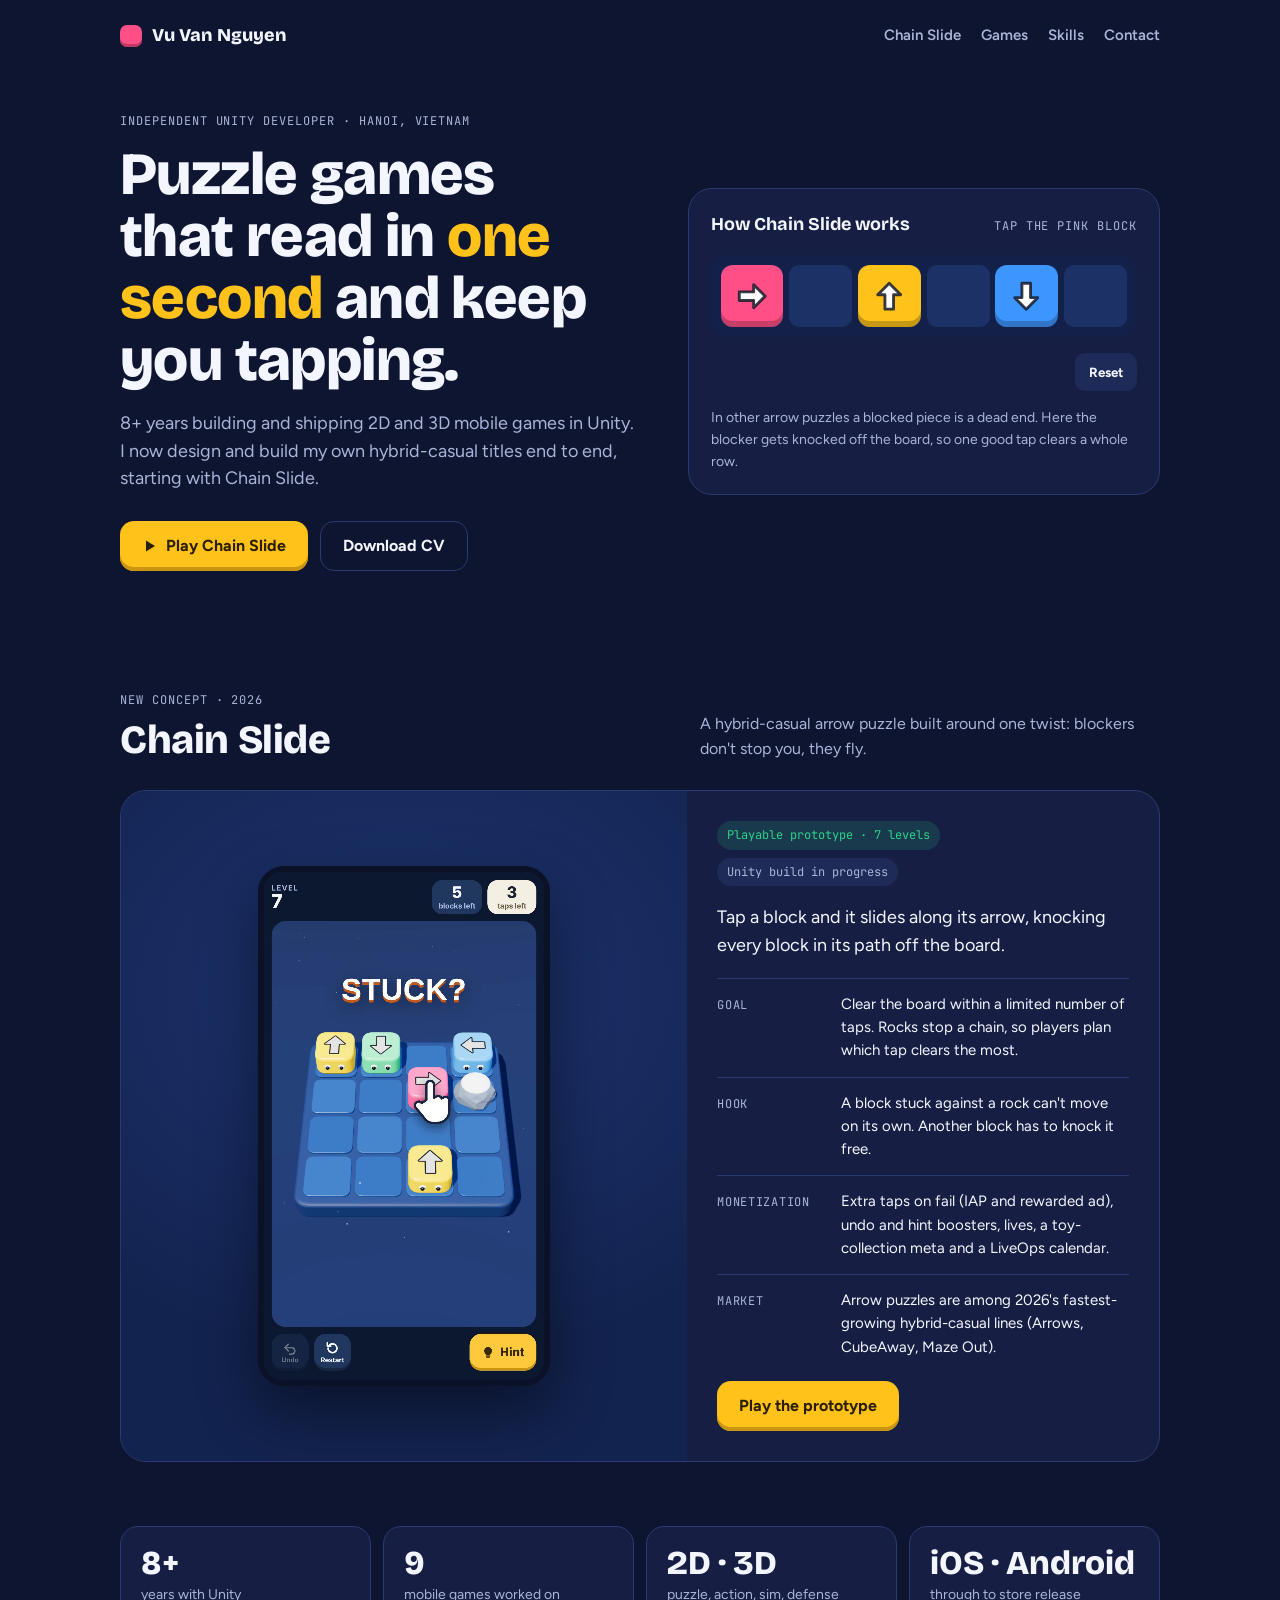
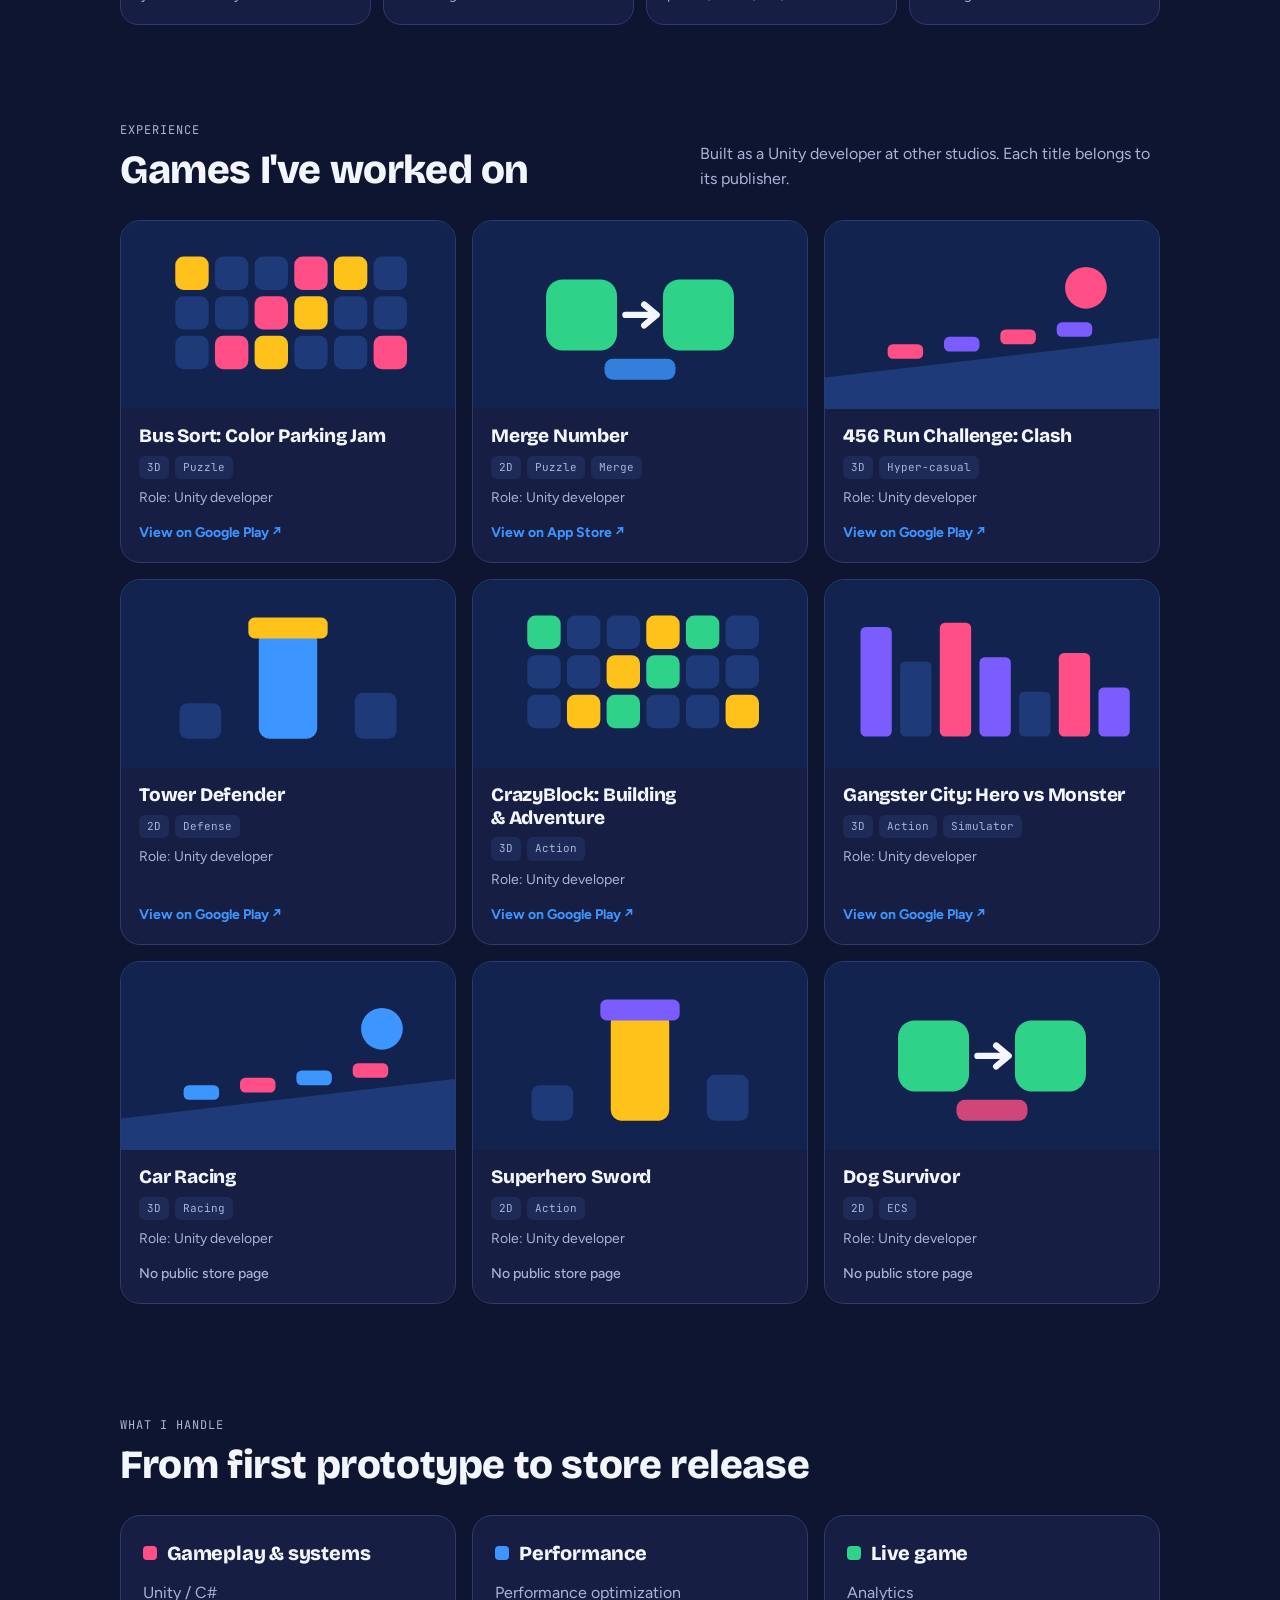
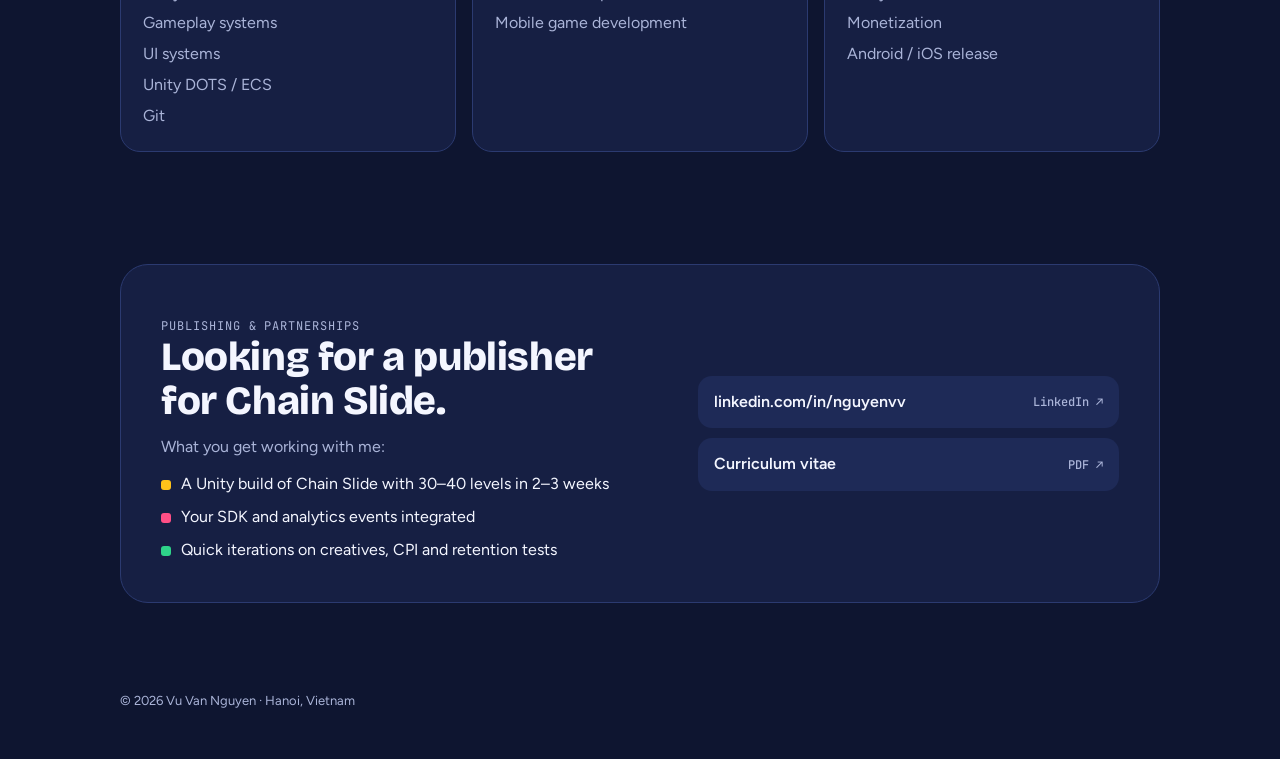
==== index.html @ 320e7e3a "Use Google Play screenshot and icon for CrazyBlock Co-Authored-By: Claude Opus 5.5 <noreply@anthropi" ====
<!doctype html>
<html lang="en">
<head>
<meta charset="utf-8">
<meta name="viewport" content="width=device-width, initial-scale=1, viewport-fit=cover">
<title>Vu Van Nguyen</title>
<meta name="description" content="Independent Unity developer from Hanoi. Now building Chain Slide, a hybrid-casual arrow puzzle where one tap clears a whole row.">
<meta name="theme-color" content="#0E1530">
<link rel="icon" href="data:image/svg+xml,%3Csvg xmlns=%27http://www.w3.org/2000/svg%27 viewBox=%270 0 32 32%27%3E%3Crect x=%273%27 y=%273%27 width=%2726%27 height=%2726%27 rx=%277%27 fill=%27%23FF4F86%27/%3E%3Cpath d=%27M9 16h11m-4-5 5 5-5 5%27 stroke=%27white%27 stroke-width=%273%27 fill=%27none%27 stroke-linecap=%27round%27 stroke-linejoin=%27round%27/%3E%3C/svg%3E">
<meta property="og:type" content="website">
<meta property="og:title" content="Vu Van Nguyen">
<meta property="og:description" content="Independent Unity developer from Hanoi. Now building Chain Slide, a hybrid-casual arrow puzzle where one tap clears a whole row.">
<meta property="og:url" content="https://vunguyenbg.github.io/portfolio/">
<meta property="og:image" content="https://vunguyenbg.github.io/portfolio/assets/og-chain-slide.jpg">
<meta name="twitter:card" content="summary_large_image">
<link rel="preconnect" href="https://fonts.googleapis.com">
<link rel="preconnect" href="https://fonts.gstatic.com" crossorigin>
<link rel="stylesheet" href="https://fonts.googleapis.com/css2?family=Bricolage+Grotesque:opsz,wght@12..96,600;12..96,800&family=Figtree:wght@400;500;600;700&family=JetBrains+Mono:wght@500&display=swap">
<style>
/* Layout: one-column portfolio — hero with a playable chain-slide toy, featured project, games grid, skills, contact. Single deliberate dark look built from Chain Slide's block colours. */
:root {
  --bg: #0E1530;
  --surface: #161F43;
  --surface-2: #1E2A57;
  --line: #2B3A70;
  --ink: #F4F6FF;
  --muted: #AAB4D8;
  --yellow: #FFC21A;
  --pink: #FF4F86;
  --green: #2ED389;
  --blue: #3D96FF;
  --font-display: "Bricolage Grotesque", "Trebuchet MS", system-ui, sans-serif;
  --font-body: "Figtree", system-ui, -apple-system, "Segoe UI", sans-serif;
  --font-mono: "JetBrains Mono", ui-monospace, "SFMono-Regular", Menlo, monospace;
  color-scheme: dark;
}
* { box-sizing: border-box; }
body {
  margin: 0;
  background: var(--bg);
  color: var(--ink);
  font-family: var(--font-body);
  font-size: 16px;
  line-height: 1.55;
}
a { color: inherit; }
.wrap {
  max-width: 1080px;
  margin: 0 auto;
  padding-left: max(20px, env(safe-area-inset-left, 0px));
  padding-right: max(20px, env(safe-area-inset-right, 0px));
}
h1, h2, h3 { font-family: var(--font-display); margin: 0; text-wrap: balance; letter-spacing: -0.01em; }
p { margin: 0; }
.eyebrow {
  font-family: var(--font-mono);
  font-size: 12px;
  letter-spacing: 0.08em;
  text-transform: uppercase;
  color: var(--muted);
}

/* Top bar */
.top { padding-block: 22px; }
.top .wrap { display: flex; align-items: center; justify-content: space-between; gap: 16px; flex-wrap: wrap; }
.mark { display: flex; align-items: center; gap: 10px; font-family: var(--font-display); font-weight: 800; font-size: 18px; text-decoration: none; }
.mark i { display: inline-block; width: 22px; height: 22px; border-radius: 7px; background: var(--pink); box-shadow: inset 0 -3px 0 rgba(0,0,0,0.25); }
.nav { display: flex; gap: 20px; flex-wrap: wrap; font-size: 15px; font-weight: 600; }
.nav a { text-decoration: none; color: var(--muted); }
.nav a:hover { color: var(--ink); }

/* Hero */
.hero { padding-block: 40px 64px; }
.hero .wrap { display: grid; grid-template-columns: minmax(0, 1.1fr) minmax(0, 1fr); gap: 48px; align-items: center; }
.hero h1 { font-size: clamp(36px, 5.4vw, 60px); line-height: 1.03; font-weight: 800; margin-top: 14px; }
.hero h1 em { font-style: normal; color: var(--yellow); }
.hero .lead { margin-top: 18px; font-size: 18px; color: var(--muted); max-width: 52ch; }
.cta { display: flex; gap: 12px; flex-wrap: wrap; margin-top: 28px; }
.btn {
  display: inline-flex; align-items: center; gap: 8px;
  height: 50px; padding: 0 22px; border-radius: 14px;
  font-weight: 700; font-size: 16px; text-decoration: none;
  border: 0; cursor: pointer; font-family: var(--font-body);
}
.btn-primary { background: var(--yellow); color: #2A1E00; box-shadow: inset 0 -4px 0 #C99512; }
.btn-ghost { background: transparent; color: var(--ink); border: 1.5px solid var(--line); }
.btn-ghost:hover { border-color: var(--muted); }
.btn:focus-visible, a:focus-visible, button:focus-visible { outline: 3px solid var(--yellow); outline-offset: 3px; }

/* Chain slide toy */
.toy {
  background: var(--surface);
  border: 1px solid var(--line);
  border-radius: 24px;
  padding: 22px;
  display: flex; flex-direction: column; gap: 16px;
}
.toy-head { display: flex; justify-content: space-between; align-items: baseline; gap: 12px; flex-wrap: wrap; }
.toy-head b { font-family: var(--font-display); font-size: 18px; }
.lane {
  position: relative;
  display: grid; grid-template-columns: repeat(6, minmax(0, 1fr)); gap: 6px;
  padding: 10px; border-radius: 18px; background: #12204A;
  overflow: hidden;
}
.cell { aspect-ratio: 1; border-radius: 10px; background: #1C3166; }
.blk {
  position: absolute; top: 10px;
  border-radius: 12px;
  display: flex; align-items: center; justify-content: center;
  box-shadow: inset 0 -6px 0 rgba(0,0,0,0.22);
  transition: transform 0.38s cubic-bezier(.3,.7,.3,1), opacity 0.3s;
  cursor: pointer; border: 0; padding: 0;
}
.blk svg { width: 55%; height: 55%; }
.blk.y { background: var(--yellow); }
.blk.p { background: var(--pink); }
.blk.b { background: var(--blue); }
.blk.gone { opacity: 0; }
.toy-foot { display: flex; justify-content: space-between; align-items: center; gap: 12px; flex-wrap: wrap; font-size: 14px; color: var(--muted); }
.toy-foot button { background: var(--surface-2); color: var(--ink); border: 0; border-radius: 10px; height: 38px; padding: 0 14px; font-weight: 700; font-family: var(--font-body); cursor: pointer; }
.combo { font-family: var(--font-display); font-weight: 800; color: var(--yellow); font-size: 18px; min-height: 1.4em; }

/* Section */
section { padding-block: 56px; }
.sec-head { display: flex; justify-content: space-between; align-items: end; gap: 16px; flex-wrap: wrap; margin-bottom: 28px; }
.sec-head h2 { font-size: clamp(28px, 3.6vw, 40px); font-weight: 800; line-height: 1.1; margin-top: 8px; }
.sec-head p { color: var(--muted); max-width: 46ch; }

/* Featured */
.feature {
  display: grid; grid-template-columns: minmax(0, 1.2fr) minmax(0, 1fr); gap: 0;
  border-radius: 26px; overflow: hidden; border: 1px solid var(--line); background: var(--surface);
}
.feature-art { position: relative; display: flex; align-items: center; justify-content: center; padding: 28px; background: radial-gradient(120% 80% at 50% 30%, #1D3470 0%, #13234F 70%); }
.feature-art video { display: block; height: 520px; max-height: 70vh; max-width: 100%; aspect-ratio: 9 / 16; border-radius: 26px; border: 6px solid #0B1126; box-shadow: 0 24px 60px rgba(0,0,0,0.45); background: #0B1126; object-fit: cover; }
.feature-body { padding: 30px; display: flex; flex-direction: column; gap: 18px; }
.chips { display: flex; gap: 8px; flex-wrap: wrap; }
.chip { font-family: var(--font-mono); font-size: 12px; padding: 5px 10px; border-radius: 999px; background: var(--surface-2); color: var(--muted); }
.chip.live { background: rgba(46,211,137,0.14); color: var(--green); }
.feature h3 { font-size: 32px; font-weight: 800; }
.feature .one { font-size: 18px; }
.facts { display: grid; gap: 14px; margin: 0; }
.facts div { display: grid; grid-template-columns: 112px minmax(0, 1fr); gap: 12px; padding-top: 14px; border-top: 1px solid var(--line); }
.facts dt { font-family: var(--font-mono); font-size: 12px; text-transform: uppercase; letter-spacing: 0.06em; color: var(--muted); padding-top: 3px; }
.facts dd { margin: 0; font-size: 15px; }

/* Numbers */
.numbers { display: grid; grid-template-columns: repeat(4, minmax(0, 1fr)); gap: 12px; }
.num { padding: 18px 20px; border-radius: 18px; background: var(--surface); border: 1px solid var(--line); }
.num b { display: block; font-family: var(--font-display); font-size: clamp(24px, 2.6vw, 34px); white-space: nowrap; font-weight: 800; line-height: 1.1; font-variant-numeric: tabular-nums; }
.num span { color: var(--muted); font-size: 14px; }

/* Games */
.note { font-size: 14px; color: var(--muted); border-left: 0; margin-bottom: 20px; }
.games { display: grid; grid-template-columns: repeat(3, minmax(0, 1fr)); gap: 16px; }
.game { border-radius: 20px; background: var(--surface); border: 1px solid var(--line); overflow: hidden; display: flex; flex-direction: column; }
.thumb { aspect-ratio: 16 / 9; position: relative; overflow: hidden; }
.thumb svg { position: absolute; inset: 0; width: 100%; height: 100%; }
.thumb .shot { position: absolute; inset: 0; width: 100%; height: 100%; object-fit: cover; display: block; }
.thumb .shot.contain { object-fit: contain; background: #F4F6FF; }
.thumb .icon { position: absolute; left: 12px; bottom: 12px; width: 52px; height: 52px; border-radius: 13px; border: 2px solid rgba(255,255,255,0.9); box-shadow: 0 6px 16px rgba(0,0,0,0.45); background: #13234F; object-fit: cover; }
.thumb .icon.solo { left: 50%; top: 50%; bottom: auto; width: 96px; height: 96px; border-radius: 22px; transform: translate(-50%, -50%); }
.game-body { padding: 16px 18px 18px; display: flex; flex-direction: column; gap: 8px; flex: 1; }
.game h3 { font-size: 19px; font-weight: 800; line-height: 1.2; }
.tags { display: flex; gap: 6px; flex-wrap: wrap; }
.tag { font-family: var(--font-mono); font-size: 11px; padding: 3px 8px; border-radius: 6px; background: var(--surface-2); color: var(--muted); }
.role { font-size: 14px; color: var(--muted); }
.store { margin-top: auto; padding-top: 6px; font-size: 14px; font-weight: 700; color: var(--blue); text-decoration: none; display: inline-flex; gap: 6px; align-items: center; }
.store:hover { text-decoration: underline; }
.store.none { color: var(--muted); font-weight: 500; }

/* Skills */
.skills { display: grid; grid-template-columns: repeat(3, minmax(0, 1fr)); gap: 16px; }
.skill { padding: 22px; border-radius: 20px; background: var(--surface); border: 1px solid var(--line); }
.skill h3 { font-size: 20px; font-weight: 800; display: flex; align-items: center; gap: 10px; }
.skill h3 i { width: 14px; height: 14px; border-radius: 4px; display: inline-block; }
.skill ul { margin: 12px 0 0; padding: 0; list-style: none; display: grid; gap: 6px; color: var(--muted); }

/* Contact */
.contact { border-radius: 28px; padding: 40px; background: var(--surface); border: 1px solid var(--line); display: grid; grid-template-columns: minmax(0, 1.2fr) minmax(0, 1fr); gap: 32px; align-items: center; }
.contact h2 { font-size: clamp(28px, 3.6vw, 40px); font-weight: 800; line-height: 1.1; }
.contact p { color: var(--muted); margin-top: 12px; }
.links { display: grid; gap: 10px; }
.links a, .links div { display: flex; justify-content: space-between; align-items: center; gap: 12px; padding: 14px 16px; border-radius: 14px; background: var(--surface-2); text-decoration: none; font-weight: 600; }
.links a:hover { background: #26346A; }
.links small { font-family: var(--font-mono); font-size: 12px; color: var(--muted); font-weight: 500; }
footer { padding-block: 32px 48px; color: var(--muted); font-size: 13px; }

@media (max-width: 860px) {
  .hero .wrap, .feature, .contact { grid-template-columns: minmax(0, 1fr); }
  .feature-art video { height: 440px; }
  .games, .skills { grid-template-columns: repeat(2, minmax(0, 1fr)); }
  .numbers { grid-template-columns: repeat(2, minmax(0, 1fr)); }
}
@media (max-width: 560px) {
  .games, .skills { grid-template-columns: minmax(0, 1fr); }
  .contact { padding: 26px; }
  .feature-body { padding: 22px; }
  .facts div { grid-template-columns: minmax(0, 1fr); gap: 4px; }
  .hero { padding-block: 16px 40px; }
}
@media (prefers-reduced-motion: reduce) {
  .blk { transition: none; }
}
</style>

</head>
<body>
<header class="top">
  <div class="wrap">
    <a class="mark" href="#top"><i aria-hidden="true"></i>Vu Van Nguyen</a>
    <nav class="nav" aria-label="Sections">
      <a href="#chain-slide">Chain Slide</a>
      <a href="#games">Games</a>
      <a href="#skills">Skills</a>
      <a href="#contact">Contact</a>
    </nav>
  </div>
</header>

<main id="top">
  <div class="hero">
    <div class="wrap">
      <div>
        <p class="eyebrow">Independent Unity developer · Hanoi, Vietnam</p>
        <h1>Puzzle games that read in <em>one second</em> and keep you tapping.</h1>
        <p class="lead">8+ years building and shipping 2D and 3D mobile games in Unity. I now design and build my own hybrid-casual titles end to end, starting with Chain Slide.</p>
        <div class="cta">
          <a class="btn btn-primary" href="chain-slide/">
            <svg aria-hidden="true" width="16" height="16" viewBox="0 0 16 16"><path d="M4 2.5 L13 8 L4 13.5 Z" fill="currentColor"></path></svg>
            Play Chain Slide
          </a>
          <a class="btn btn-ghost" href="https://drive.google.com/file/d/1AQnjB_eqO_epPdv0qfYO_CVVMXGxA_NP/view?usp=drive_link" target="_blank" rel="noopener">Download CV</a>
        </div>
      </div>

      <div class="toy" aria-label="Interactive demo of the Chain Slide mechanic">
        <div class="toy-head">
          <b>How Chain Slide works</b>
          <span class="eyebrow">Tap the pink block</span>
        </div>
        <div class="lane" id="lane">
          <div class="cell"></div><div class="cell"></div><div class="cell"></div>
          <div class="cell"></div><div class="cell"></div><div class="cell"></div>
        </div>
        <div class="toy-foot">
          <span class="combo" id="combo" aria-live="polite"></span>
          <button type="button" id="toyReset">Reset</button>
        </div>
        <p style="font-size: 14px; color: var(--muted);">In other arrow puzzles a blocked piece is a dead end. Here the blocker gets knocked off the board, so one good tap clears a whole row.</p>
      </div>
    </div>
  </div>

  <section id="chain-slide">
    <div class="wrap">
      <div class="sec-head">
        <div>
          <p class="eyebrow">New concept · 2026</p>
          <h2>Chain Slide</h2>
        </div>
        <p>A hybrid-casual arrow puzzle built around one twist: blockers don't stop you, they fly.</p>
      </div>

      <article class="feature">
        <div class="feature-art"><video poster="assets/chain-slide-poster.jpg" autoplay muted loop playsinline preload="metadata" aria-label="Chain Slide gameplay: one tap knocks a whole row of blocks off the board"><source src="assets/chain-slide-15s.webm" type="video/webm"><source src="assets/chain-slide-15s.mp4" type="video/mp4"></video></div>
        <div class="feature-body">
          <div class="chips">
            <span class="chip live">Playable prototype · 7 levels</span>
            <span class="chip">Unity build in progress</span>
          </div>
          <p class="one">Tap a block and it slides along its arrow, knocking every block in its path off the board.</p>
          <dl class="facts">
            <div><dt>Goal</dt><dd>Clear the board within a limited number of taps. Rocks stop a chain, so players plan which tap clears the most.</dd></div>
            <div><dt>Hook</dt><dd>A block stuck against a rock can't move on its own. Another block has to knock it free.</dd></div>
            <div><dt>Monetization</dt><dd>Extra taps on fail (IAP and rewarded ad), undo and hint boosters, lives, a toy-collection meta and a LiveOps calendar.</dd></div>
            <div><dt>Market</dt><dd>Arrow puzzles are among 2026's fastest-growing hybrid-casual lines (Arrows, CubeAway, Maze Out).</dd></div>
          </dl>
          <div class="cta" style="margin-top: 4px;">
            <a class="btn btn-primary" href="chain-slide/">Play the prototype</a>
          </div>
        </div>
      </article>
    </div>
  </section>

  <section aria-label="Experience in numbers" style="padding-block: 8px 40px;">
    <div class="wrap">
      <div class="numbers">
        <div class="num"><b>8+</b><span>years with Unity</span></div>
        <div class="num"><b>9</b><span>mobile games worked on</span></div>
        <div class="num"><b>2D · 3D</b><span>puzzle, action, sim, defense</span></div>
        <div class="num"><b>iOS · Android</b><span>through to store release</span></div>
      </div>
    </div>
  </section>

  <section id="games">
    <div class="wrap">
      <div class="sec-head">
        <div>
          <p class="eyebrow">Experience</p>
          <h2>Games I've worked on</h2>
        </div>
        <p>Built as a Unity developer at other studios. Each title belongs to its publisher.</p>
      </div>
      <div class="games" id="gamesGrid"></div>
    </div>
  </section>

  <section id="skills">
    <div class="wrap">
      <div class="sec-head">
        <div>
          <p class="eyebrow">What I handle</p>
          <h2>From first prototype to store release</h2>
        </div>
      </div>
      <div class="skills">
        <div class="skill">
          <h3><i style="background: var(--pink);" aria-hidden="true"></i>Gameplay &amp; systems</h3>
          <ul>
            <li>Unity / C#</li>
            <li>Gameplay systems</li>
            <li>UI systems</li>
            <li>Unity DOTS / ECS</li>
            <li>Git</li>
          </ul>
        </div>
        <div class="skill">
          <h3><i style="background: var(--blue);" aria-hidden="true"></i>Performance</h3>
          <ul>
            <li>Performance optimization</li>
            <li>Mobile game development</li>
          </ul>
        </div>
        <div class="skill">
          <h3><i style="background: var(--green);" aria-hidden="true"></i>Live game</h3>
          <ul>
            <li>Analytics</li>
            <li>Monetization</li>
            <li>Android / iOS release</li>
          </ul>
        </div>
      </div>
    </div>
  </section>

  <section id="contact">
    <div class="wrap">
      <div class="contact">
        <div>
          <p class="eyebrow">Publishing &amp; partnerships</p>
          <h2>Looking for a publisher for Chain Slide.</h2>
          <p>What you get working with me:</p>
          <ul style="margin: 12px 0 0; padding: 0; list-style: none; display: grid; gap: 8px;">
            <li style="display: flex; gap: 10px;"><i aria-hidden="true" style="flex: none; width: 10px; height: 10px; margin-top: 8px; border-radius: 3px; background: var(--yellow);"></i><span>A Unity build of Chain Slide with 30–40 levels in 2–3 weeks</span></li>
            <li style="display: flex; gap: 10px;"><i aria-hidden="true" style="flex: none; width: 10px; height: 10px; margin-top: 8px; border-radius: 3px; background: var(--pink);"></i><span>Your SDK and analytics events integrated</span></li>
            <li style="display: flex; gap: 10px;"><i aria-hidden="true" style="flex: none; width: 10px; height: 10px; margin-top: 8px; border-radius: 3px; background: var(--green);"></i><span>Quick iterations on creatives, CPI and retention tests</span></li>
          </ul>
        </div>
        <div class="links">
          <a href="https://www.linkedin.com/in/nguyenvv/" target="_blank" rel="noopener"><span>linkedin.com/in/nguyenvv</span><small>LinkedIn ↗</small></a>
          <a href="https://drive.google.com/file/d/1AQnjB_eqO_epPdv0qfYO_CVVMXGxA_NP/view?usp=drive_link" target="_blank" rel="noopener"><span>Curriculum vitae</span><small>PDF ↗</small></a>
        </div>
      </div>
    </div>
  </section>
</main>

<footer>
  <div class="wrap">© 2026 Vu Van Nguyen · Hanoi, Vietnam</div>
</footer>

<script>
(function () {
  'use strict';
  var reduce = window.matchMedia && window.matchMedia('(prefers-reduced-motion: reduce)').matches;

  // ---------- Games ----------
  var GAMES = [
    { name: 'Bus Sort: Color Parking Jam', tags: ['3D', 'Puzzle'], url: 'https://play.google.com/store/apps/details?id=com.bus.sort.color.car.parkingjam', store: 'Google Play', c: ['#FFC21A', '#FF4F86'], motif: 'grid', shot: 'https://play-lh.googleusercontent.com/GFiJRdaPst3WHYRWmbTMjKxEe66uRl8wbYwMmDZUF3z5Pm-7O3SaZZd9anyCSeyOQMUZWctTtKy5tvtmqcBDyA=w800-h450', icon: 'https://play-lh.googleusercontent.com/qQq2_k7-tuFrYxUuvCrZMQm08tPqpGSa4HQGv_SfvjSTC4h_7b1adg5N5tbJMr4qBNmvGXdRg_7_IC3O-VYPVg=w128-h128' },
    { name: 'Merge Number', tags: ['2D', 'Puzzle', 'Merge'], url: 'https://apps.apple.com/us/app/merge-number-puzzle-game/id1548882354', store: 'App Store', c: ['#2ED389', '#3D96FF'], motif: 'merge', shot: 'https://is1-ssl.mzstatic.com/image/thumb/Purple115/v4/43/cd/73/43cd739f-6a38-25e0-d194-6e05c02ea911/AppIcon-0-0-1x_U007emarketing-0-0-0-7-0-0-sRGB-0-0-0-GLES2_U002c0-512MB-85-220-0-0.png/1200x630wa.jpg' },
    { name: '456 Run Challenge: Clash', tags: ['3D', 'Hyper-casual'], url: 'https://play.google.com/store/apps/details?id=com.run.squid.challenges.survival.clash', store: 'Google Play', c: ['#FF4F86', '#7A5CFF'], motif: 'run', shot: 'https://play-lh.googleusercontent.com/llFXZ0K3gb8p_TrE5rk6_mQvdPCA8-PUSdBT78KEFC8sLoJak0kZbVbt7hj0VE9lbdmh8_qprCmR-6_0lGYPVQ=w800-h450', icon: 'https://play-lh.googleusercontent.com/I1GdTYqfg_uZHOWAOIBs4iO656YCZv9_3Y9PioAS8RjiO6HlOzvibZ7BgEd-r8siQ0khq9eVxh2dUoNF9Xyg=w128-h128' },
    { name: 'Tower Defender', tags: ['2D', 'Defense'], url: 'https://play.google.com/store/apps/details?id=com.unimob.castle.defender.heroes', store: 'Google Play', c: ['#3D96FF', '#FFC21A'], motif: 'tower', shot: 'https://play-lh.googleusercontent.com/iel-MbGmeinXR27_2ZjQc5YyjrEWjx7hpwerBqRUK4S6hubSaGTdO4ugaXtQf4QwlG5Sm0iH9uidUw3q7XnZ=w800-h450', icon: 'https://play-lh.googleusercontent.com/5kIZ2VbSDoBVC-FbZcnN7f2pGbv2i3cWxRjvfsOiDWJndKzgVvQLhsf0zrcj_qpcJcWPruv4Ya0Y7HqLpiYU=w128-h128' },
    { name: 'CrazyBlock: Building & Adventure', tags: ['3D', 'Action'], url: 'https://play.google.com/store/apps/details?id=com.crazyblock.craft.adventure', store: 'Google Play', c: ['#2ED389', '#FFC21A'], motif: 'grid', shot: 'https://play-lh.googleusercontent.com/2BTPrs46d9sefQsESbe45OXGdfgGROEAZB21fPlI-OeaUsU9jsl33Su3FO-4yguFFtxQcjVknv0oTjPibhqf=w800-h450', icon: 'https://play-lh.googleusercontent.com/GbWyKDX_xeh-h-dlWtw69hrdwaeq3ZvuYOZQPBZr1JnNYbD3wOb1ZBkviMeYwLAKQ44LPRvEYx3QnwQkHMzG=w128-h128' },
    { name: 'Gangster City: Hero vs Monster', tags: ['3D', 'Action', 'Simulator'], url: 'https://play.google.com/store/apps/details?id=com.real.gangster.crime.city.vegas', store: 'Google Play', c: ['#7A5CFF', '#FF4F86'], motif: 'city', shot: 'https://play-lh.googleusercontent.com/C5zvkperVFT_KPFcsmHZDYXza76aloc3onoKfvxTyydgomoPeWz7JML6Gv-UT6HVRdwfXHJOfKcgd9uzz4NrocM=w800-h450', icon: 'https://play-lh.googleusercontent.com/DI0xRWaM7-tsShMssXofpX1MT5IN-9skcazzk779vE9ELcFvajAja8KsC24MD8CEyv5wsXhCs1q7uk803Df5og=w128-h128' },
    { name: 'Car Racing', tags: ['3D', 'Racing'], url: null, c: ['#3D96FF', '#FF4F86'], motif: 'run', shot: 'https://sites.google.com/sitesv-images-rt/[base64]w1280' },
    { name: 'Superhero Sword', tags: ['2D', 'Action'], url: null, c: ['#FFC21A', '#7A5CFF'], motif: 'tower', shot: 'https://sites.google.com/sitesv-images-rt/[base64]w1280' },
    { name: 'Dog Survivor', tags: ['2D', 'ECS'], url: null, c: ['#2ED389', '#FF4F86'], motif: 'merge', shot: 'https://sites.google.com/sitesv-images-rt/[base64]w1280' }
  ];
  function thumb(g, i) {
    var a = g.c[0], b = g.c[1], s = '';
    s += '<rect width="320" height="180" fill="#13234F"></rect>';
    if (g.motif === 'grid') {
      for (var r = 0; r < 3; r++) for (var c = 0; c < 6; c++) {
        var on = (r * 7 + c * 3 + i) % 4;
        s += '<rect x="' + (52 + c * 38) + '" y="' + (34 + r * 38) + '" width="32" height="32" rx="8" fill="' + (on === 0 ? a : on === 1 ? b : '#1E3A78') + '"></rect>';
      }
    } else if (g.motif === 'merge') {
      s += '<rect x="70" y="56" width="68" height="68" rx="16" fill="' + a + '"></rect><rect x="182" y="56" width="68" height="68" rx="16" fill="' + a + '"></rect>';
      s += '<path d="M146 90 H174" stroke="#F4F6FF" stroke-width="6" stroke-linecap="round"></path><path d="M164 80 L176 90 L164 100" fill="none" stroke="#F4F6FF" stroke-width="6" stroke-linecap="round" stroke-linejoin="round"></path>';
      s += '<rect x="126" y="132" width="68" height="20" rx="8" fill="' + b + '" opacity="0.8"></rect>';
    } else if (g.motif === 'run') {
      s += '<path d="M0 150 L320 112 L320 180 L0 180 Z" fill="#1E3A78"></path>';
      for (var k = 0; k < 4; k++) s += '<rect x="' + (60 + k * 54) + '" y="' + (118 - k * 7) + '" width="34" height="14" rx="5" fill="' + (k % 2 ? b : a) + '"></rect>';
      s += '<circle cx="250" cy="64" r="20" fill="' + a + '"></circle>';
    } else if (g.motif === 'tower') {
      s += '<rect x="132" y="48" width="56" height="104" rx="10" fill="' + a + '"></rect><rect x="122" y="36" width="76" height="20" rx="6" fill="' + b + '"></rect>';
      s += '<rect x="56" y="118" width="40" height="34" rx="8" fill="#1E3A78"></rect><rect x="224" y="108" width="40" height="44" rx="8" fill="#1E3A78"></rect>';
    } else {
      for (var t = 0; t < 7; t++) { var h = 40 + ((t * 37 + i * 13) % 70); s += '<rect x="' + (34 + t * 38) + '" y="' + (150 - h) + '" width="30" height="' + h + '" rx="5" fill="' + (t % 3 === 0 ? a : t % 3 === 1 ? '#1E3A78' : b) + '"></rect>'; }
    }
    return '<svg viewBox="0 0 320 180" preserveAspectRatio="xMidYMid slice" aria-hidden="true">' + s + '</svg>';
  }
  var grid = document.getElementById('gamesGrid');
  grid.innerHTML = GAMES.map(function (g, i) {
    var link = g.url
      ? '<a class="store" href="' + g.url + '" target="_blank" rel="noopener">View on ' + g.store + ' ↗</a>'
      : '<span class="store none">No public store page</span>';
    var media = '';
    if (g.shot) media += '<img class="shot' + (/mzstatic/.test(g.shot) ? ' contain' : '') + '" src="' + g.shot + '" alt="" loading="lazy" referrerpolicy="no-referrer" onerror="this.remove()">';
    if (g.icon) media += '<img class="icon' + (g.shot ? '' : ' solo') + '" src="' + g.icon + '" alt="' + g.name.replace(/&/g, '&amp;').replace(/"/g, '&quot;') + ' icon" loading="lazy" referrerpolicy="no-referrer" onerror="this.remove()">';
    return '<article class="game"><div class="thumb">' + thumb(g, i) + media + '</div><div class="game-body">' +
      '<h3>' + g.name.replace(/&/g, '&amp;') + '</h3>' +
      '<div class="tags">' + g.tags.map(function (t) { return '<span class="tag">' + t + '</span>'; }).join('') + '</div>' +
      '<p class="role">Role: Unity developer</p>' + link + '</div></article>';
  }).join('');

  // ---------- Hero toy: one tap knocks a row off the board ----------
  var lane = document.getElementById('lane');
  var comboEl = document.getElementById('combo');
  var ARROW = '<svg viewBox="0 0 24 24" aria-hidden="true"><path d="REPLACE" fill="#FFFFFF" stroke="rgba(20,26,42,0.85)" stroke-width="2" stroke-linejoin="round"></path></svg>';
  var PATHS = {
    up: 'M12 3 L20 11 H15 V21 H9 V11 H4 Z',
    right: 'M21 12 L13 20 V15 H3 V9 H13 V4 Z',
    down: 'M12 21 L4 13 H9 V3 H15 V13 H20 Z'
  };
  var start = [
    { col: 0, cls: 'p', dir: 'right', lead: true },
    { col: 2, cls: 'y', dir: 'up' },
    { col: 4, cls: 'b', dir: 'down' }
  ];
  var blocks = [], busy = false;
  function geom() {
    var w = lane.clientWidth - 20, gap = 6;
    var cell = (w - gap * 5) / 6;
    return { cell: cell, step: cell + gap };
  }
  function build() {
    blocks.forEach(function (b) { b.el.remove(); });
    blocks = [];
    var g = geom();
    start.forEach(function (s) {
      var el = document.createElement('button');
      el.type = 'button';
      el.className = 'blk ' + s.cls;
      el.innerHTML = ARROW.replace('REPLACE', PATHS[s.dir]);
      el.style.width = g.cell + 'px';
      el.style.height = g.cell + 'px';
      el.style.left = (10 + s.col * g.step) + 'px';
      el.setAttribute('aria-label', s.lead ? 'Pink block, arrow right. Tap to slide' : 'Block with arrow ' + s.dir);
      if (s.lead) el.addEventListener('click', play);
      else el.addEventListener('click', function () { comboEl.textContent = 'Try the pink one'; });
      lane.appendChild(el);
      blocks.push({ el: el, col: s.col });
    });
    comboEl.textContent = '';
    busy = false;
  }
  function play() {
    if (busy) return;
    busy = true;
    var g = geom();
    var exit = 7;
    // leader slides into each block in turn; whole train leaves the board
    var t = 0, per = reduce ? 0 : 120;
    blocks.forEach(function (b, i) {
      var startDelay = i === 0 ? 0 : (b.col - 1) * per;
      setTimeout(function () {
        b.el.style.transform = 'translateX(' + ((exit - b.col) * g.step) + 'px)';
        b.el.classList.add('gone');
      }, startDelay);
      t = Math.max(t, startDelay);
    });
    setTimeout(function () { comboEl.textContent = 'Combo x3 — 1 tap, 3 blocks'; }, t + 200);
    setTimeout(build, t + 2200);
  }
  document.getElementById('toyReset').addEventListener('click', build);
  new ResizeObserver(function () { if (!busy) build(); }).observe(lane);

})();
</script>

</body>
</html>
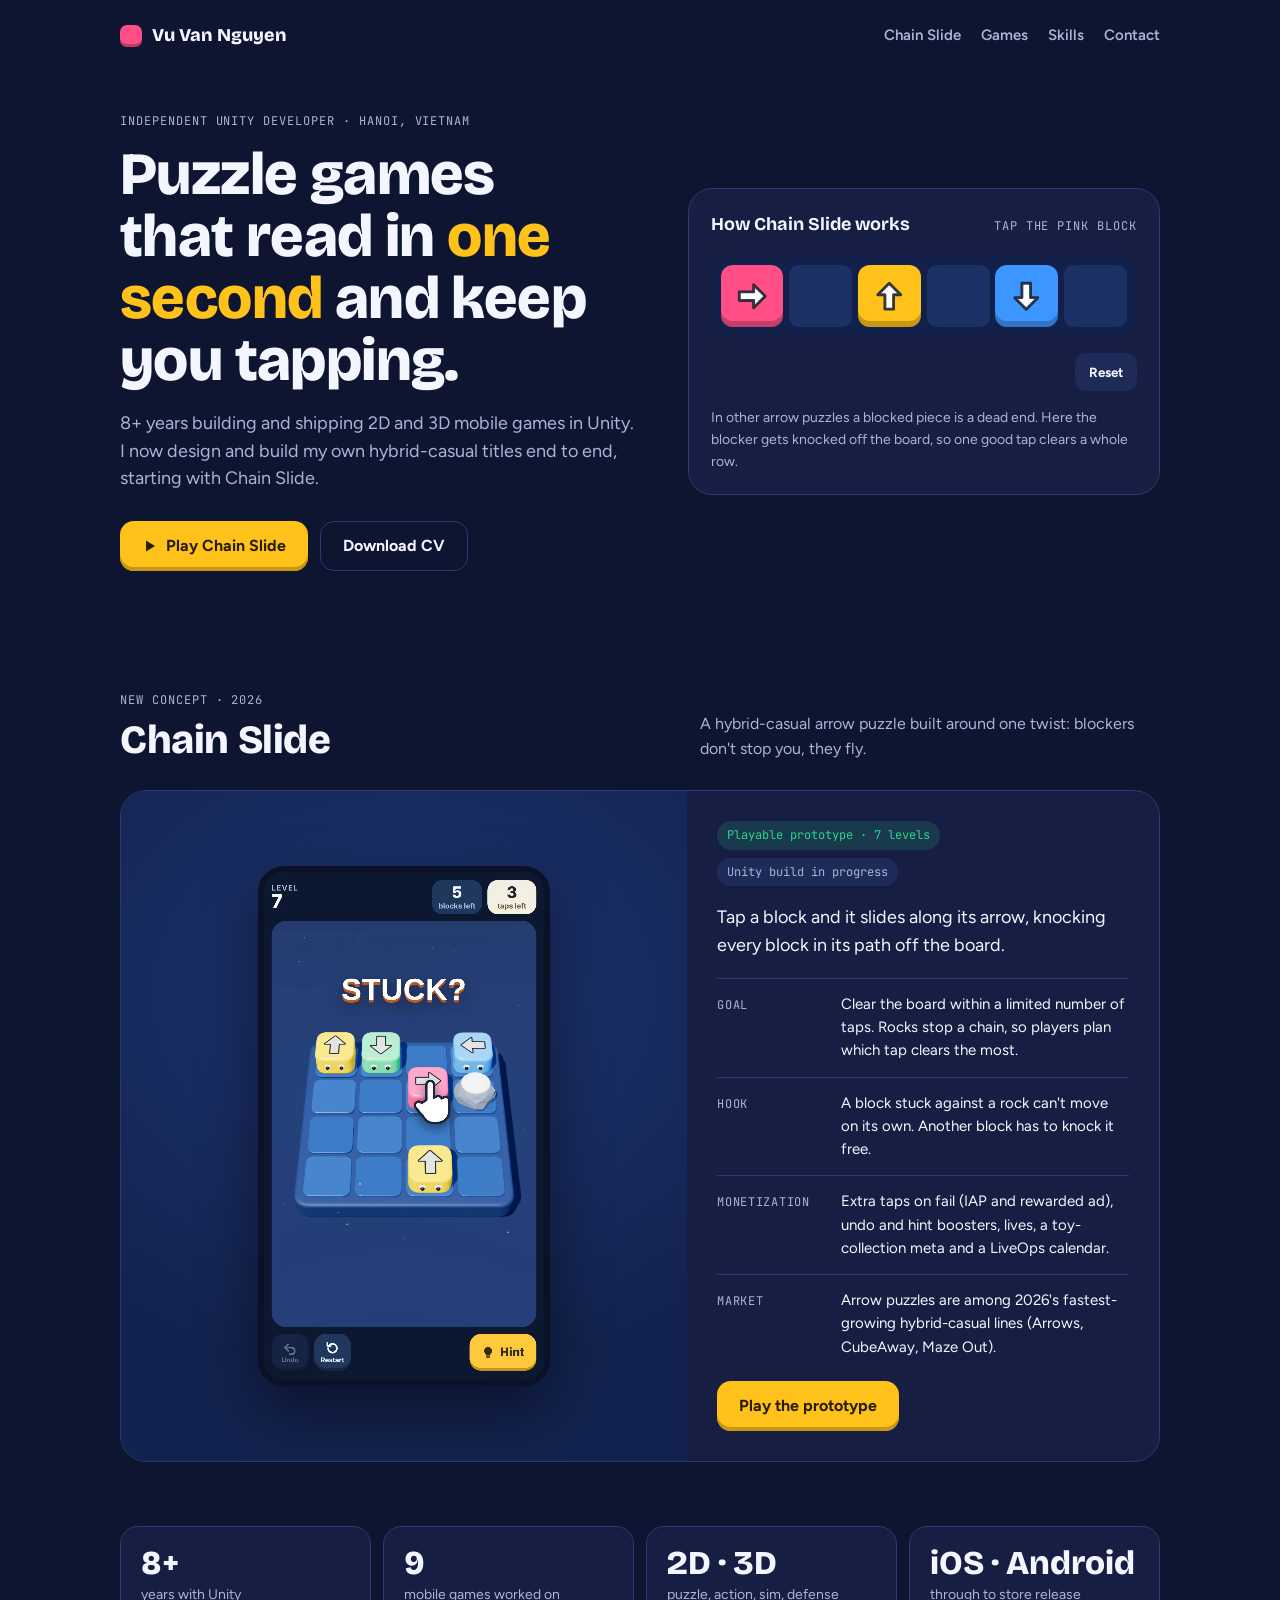
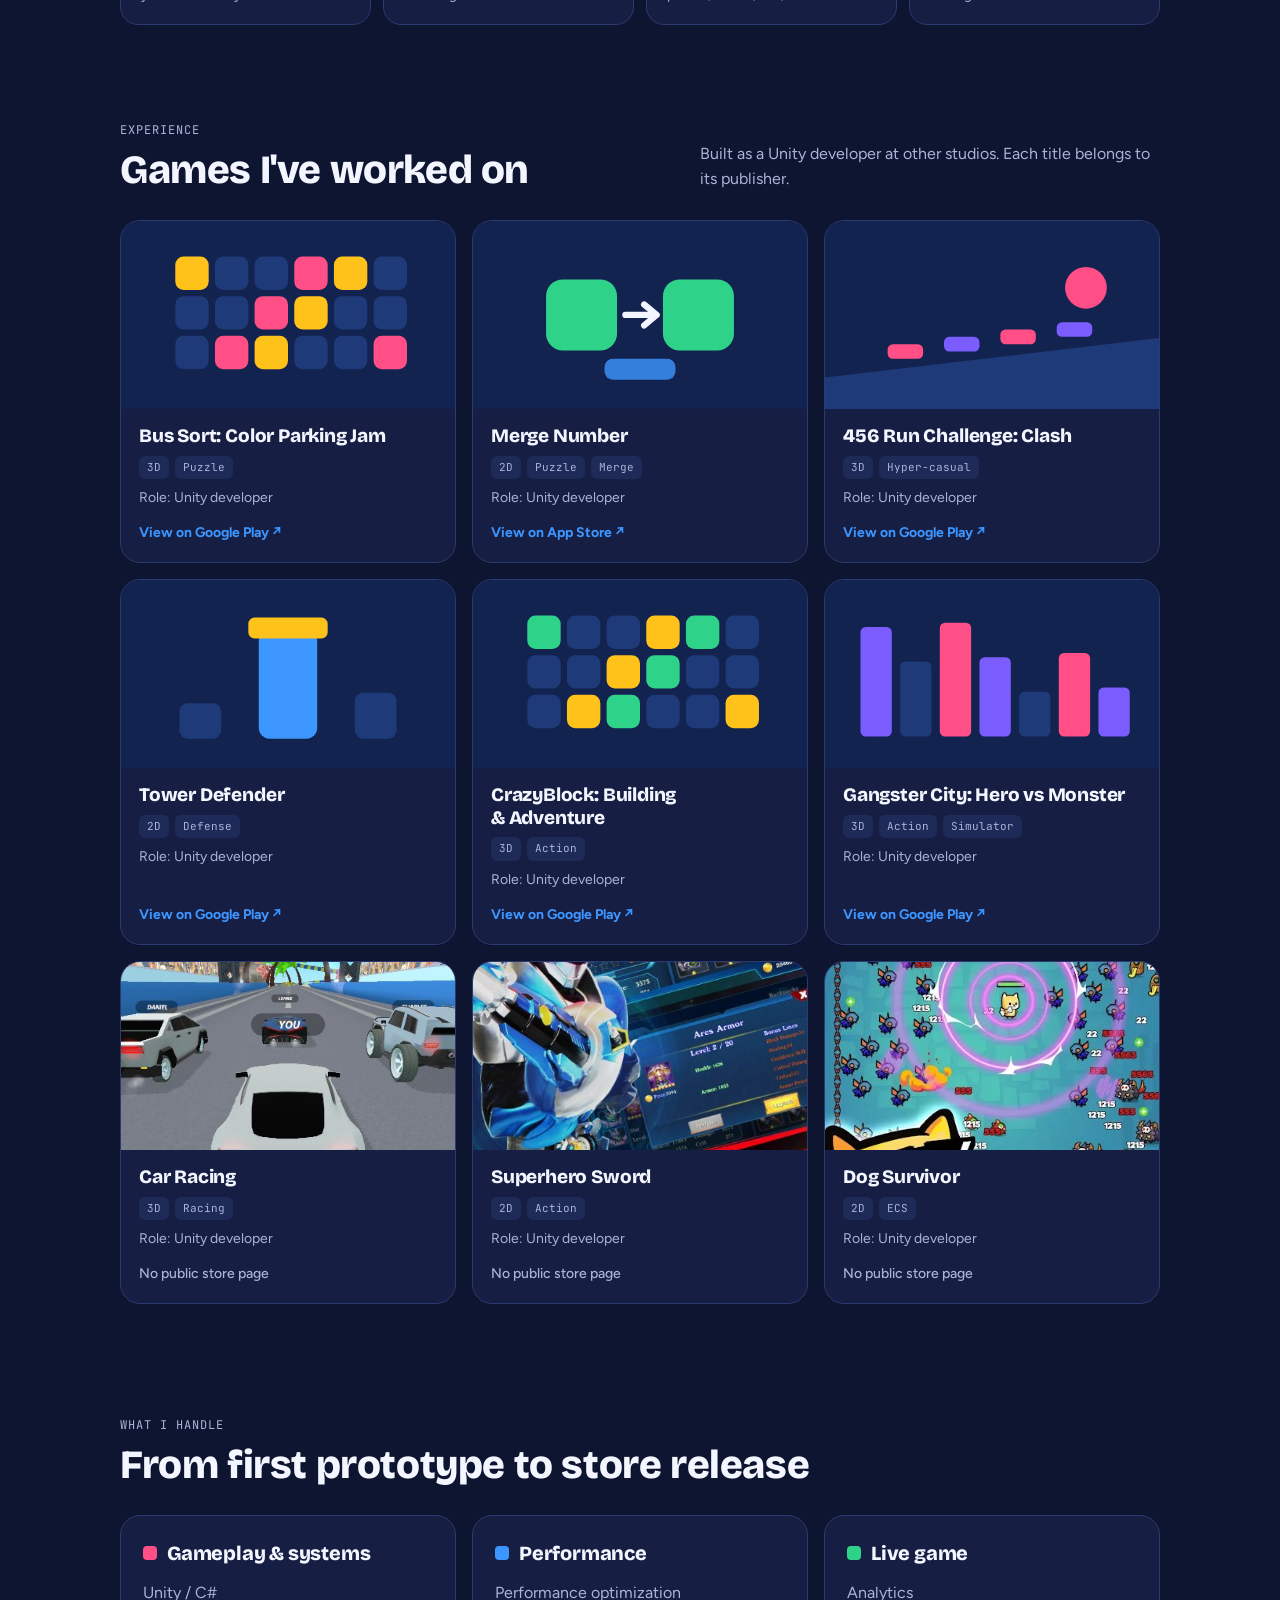
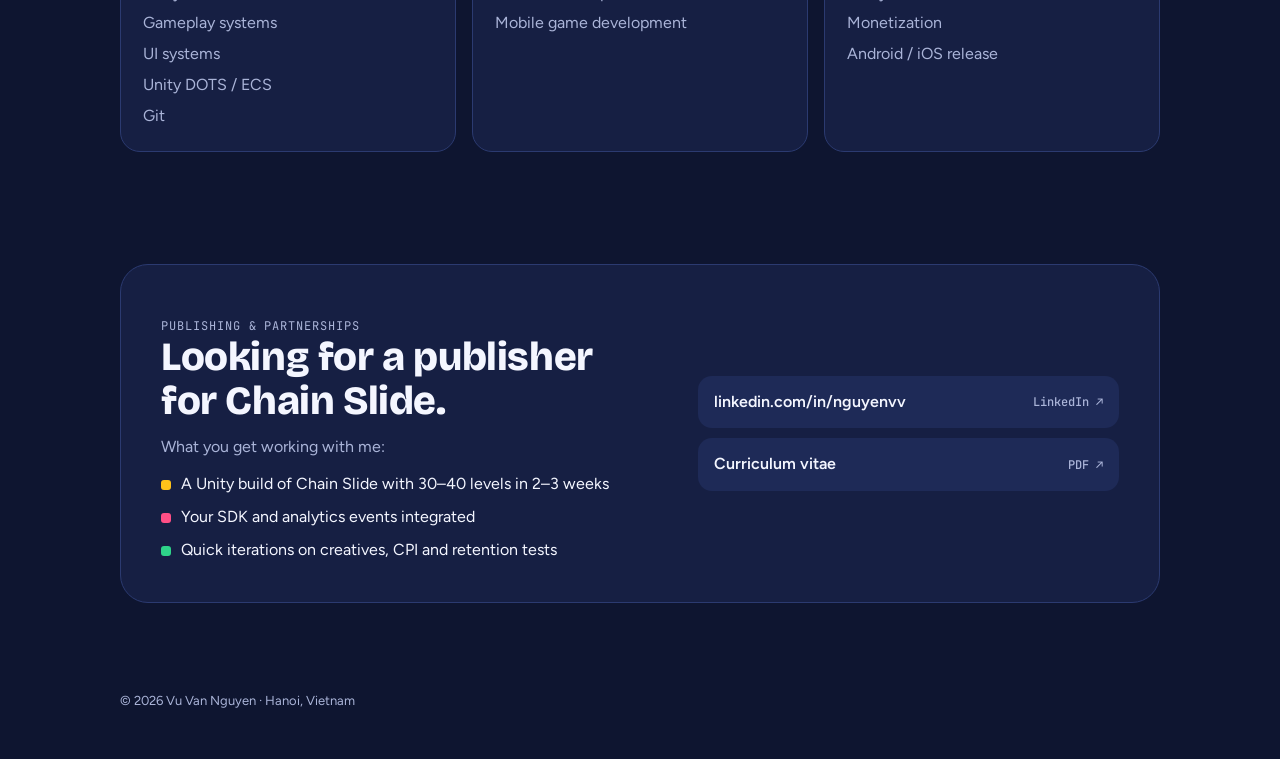
==== commit 45f73c85: "Add real screenshots for Car Racing, Superhero Sword and Dog Survivor Co-Authored-By: Claude Opus 5." ====
--- a/index.html
+++ b/index.html
@@ -386,9 +386,9 @@
     { name: 'Tower Defender', tags: ['2D', 'Defense'], url: 'https://play.google.com/store/apps/details?id=com.unimob.castle.defender.heroes', store: 'Google Play', c: ['#3D96FF', '#FFC21A'], motif: 'tower', shot: 'https://play-lh.googleusercontent.com/iel-MbGmeinXR27_2ZjQc5YyjrEWjx7hpwerBqRUK4S6hubSaGTdO4ugaXtQf4QwlG5Sm0iH9uidUw3q7XnZ=w800-h450', icon: 'https://play-lh.googleusercontent.com/5kIZ2VbSDoBVC-FbZcnN7f2pGbv2i3cWxRjvfsOiDWJndKzgVvQLhsf0zrcj_qpcJcWPruv4Ya0Y7HqLpiYU=w128-h128' },
     { name: 'CrazyBlock: Building & Adventure', tags: ['3D', 'Action'], url: 'https://play.google.com/store/apps/details?id=com.crazyblock.craft.adventure', store: 'Google Play', c: ['#2ED389', '#FFC21A'], motif: 'grid', shot: 'https://play-lh.googleusercontent.com/2BTPrs46d9sefQsESbe45OXGdfgGROEAZB21fPlI-OeaUsU9jsl33Su3FO-4yguFFtxQcjVknv0oTjPibhqf=w800-h450', icon: 'https://play-lh.googleusercontent.com/GbWyKDX_xeh-h-dlWtw69hrdwaeq3ZvuYOZQPBZr1JnNYbD3wOb1ZBkviMeYwLAKQ44LPRvEYx3QnwQkHMzG=w128-h128' },
     { name: 'Gangster City: Hero vs Monster', tags: ['3D', 'Action', 'Simulator'], url: 'https://play.google.com/store/apps/details?id=com.real.gangster.crime.city.vegas', store: 'Google Play', c: ['#7A5CFF', '#FF4F86'], motif: 'city', shot: 'https://play-lh.googleusercontent.com/C5zvkperVFT_KPFcsmHZDYXza76aloc3onoKfvxTyydgomoPeWz7JML6Gv-UT6HVRdwfXHJOfKcgd9uzz4NrocM=w800-h450', icon: 'https://play-lh.googleusercontent.com/DI0xRWaM7-tsShMssXofpX1MT5IN-9skcazzk779vE9ELcFvajAja8KsC24MD8CEyv5wsXhCs1q7uk803Df5og=w128-h128' },
-    { name: 'Car Racing', tags: ['3D', 'Racing'], url: null, c: ['#3D96FF', '#FF4F86'], motif: 'run', shot: 'https://sites.google.com/sitesv-images-rt/[base64]w1280' },
-    { name: 'Superhero Sword', tags: ['2D', 'Action'], url: null, c: ['#FFC21A', '#7A5CFF'], motif: 'tower', shot: 'https://sites.google.com/sitesv-images-rt/[base64]w1280' },
-    { name: 'Dog Survivor', tags: ['2D', 'ECS'], url: null, c: ['#2ED389', '#FF4F86'], motif: 'merge', shot: 'https://sites.google.com/sitesv-images-rt/[base64]w1280' }
+    { name: 'Car Racing', tags: ['3D', 'Racing'], url: null, c: ['#3D96FF', '#FF4F86'], motif: 'run', shot: 'assets/games/car-racing.jpg' },
+    { name: 'Superhero Sword', tags: ['2D', 'Action'], url: null, c: ['#FFC21A', '#7A5CFF'], motif: 'tower', shot: 'assets/games/superhero-sword.jpg' },
+    { name: 'Dog Survivor', tags: ['2D', 'ECS'], url: null, c: ['#2ED389', '#FF4F86'], motif: 'merge', shot: 'assets/games/dog-survivor.jpg' }
   ];
   function thumb(g, i) {
     var a = g.c[0], b = g.c[1], s = '';
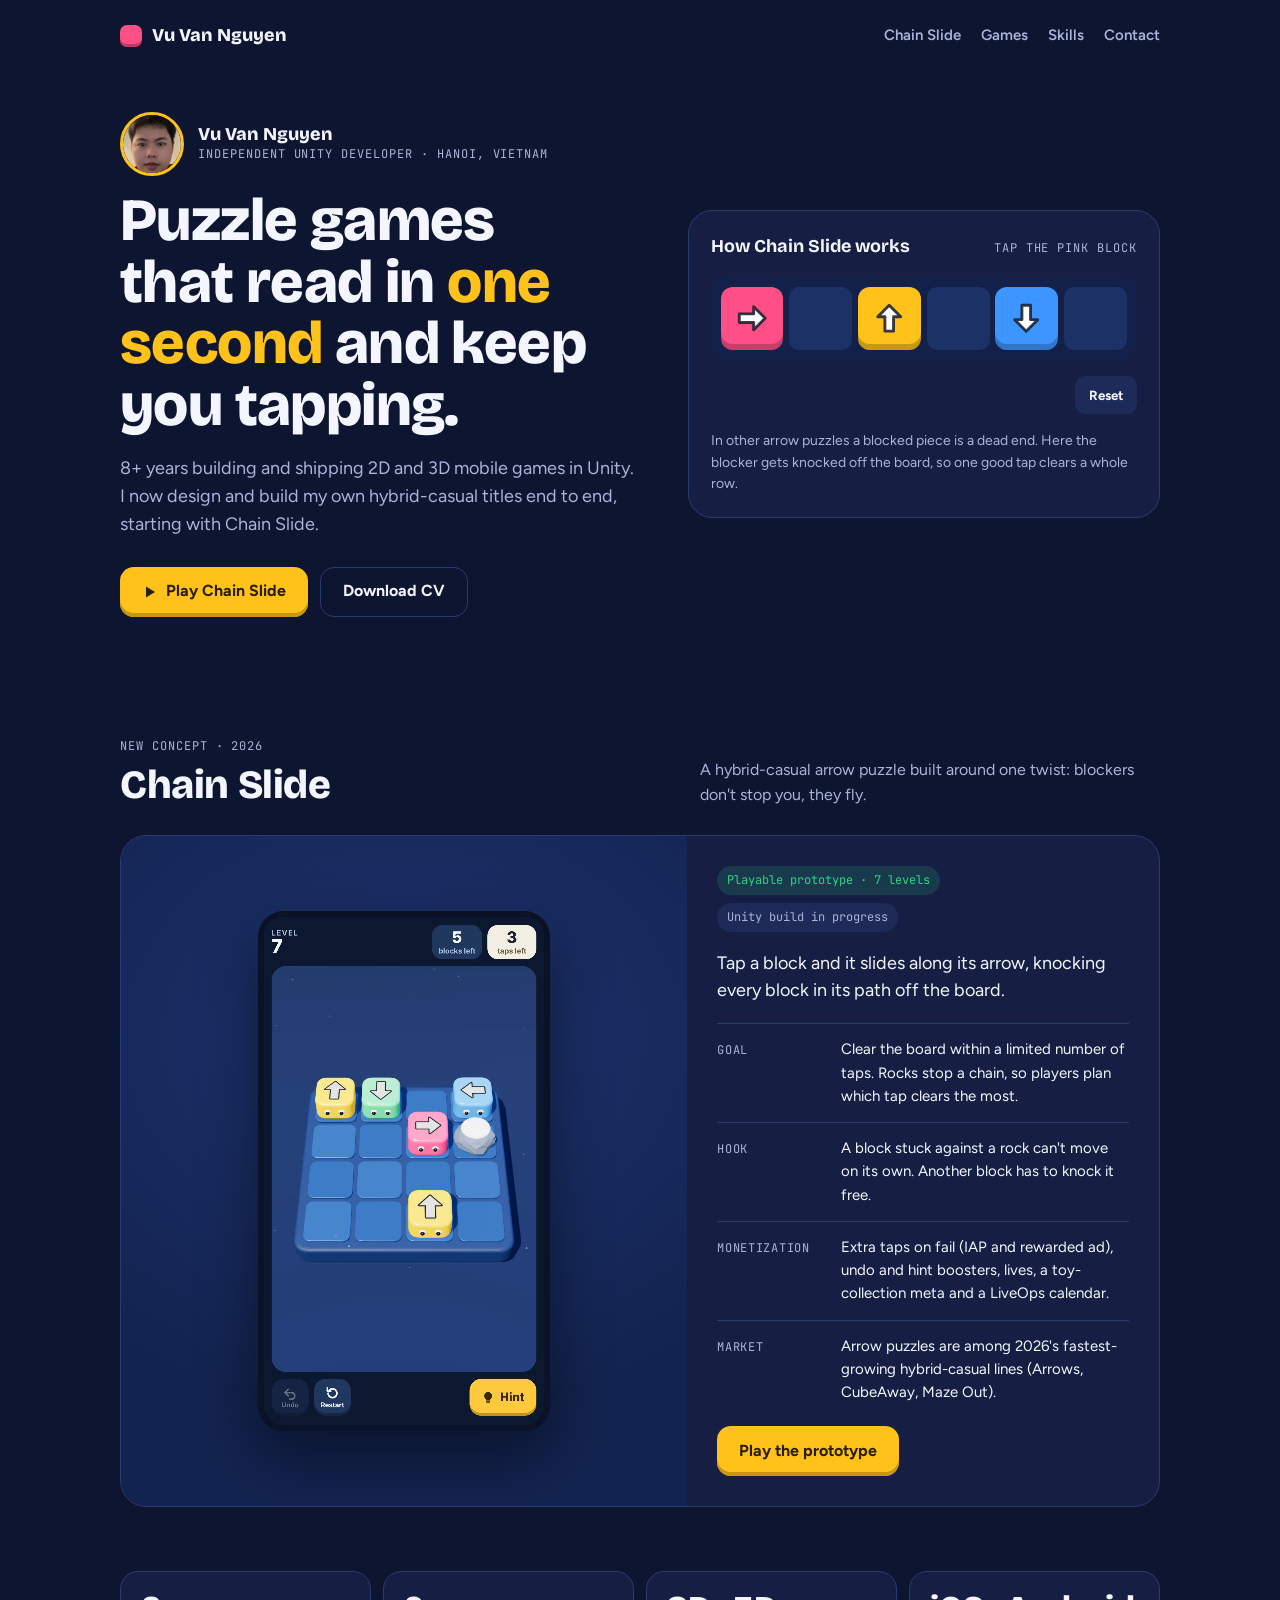
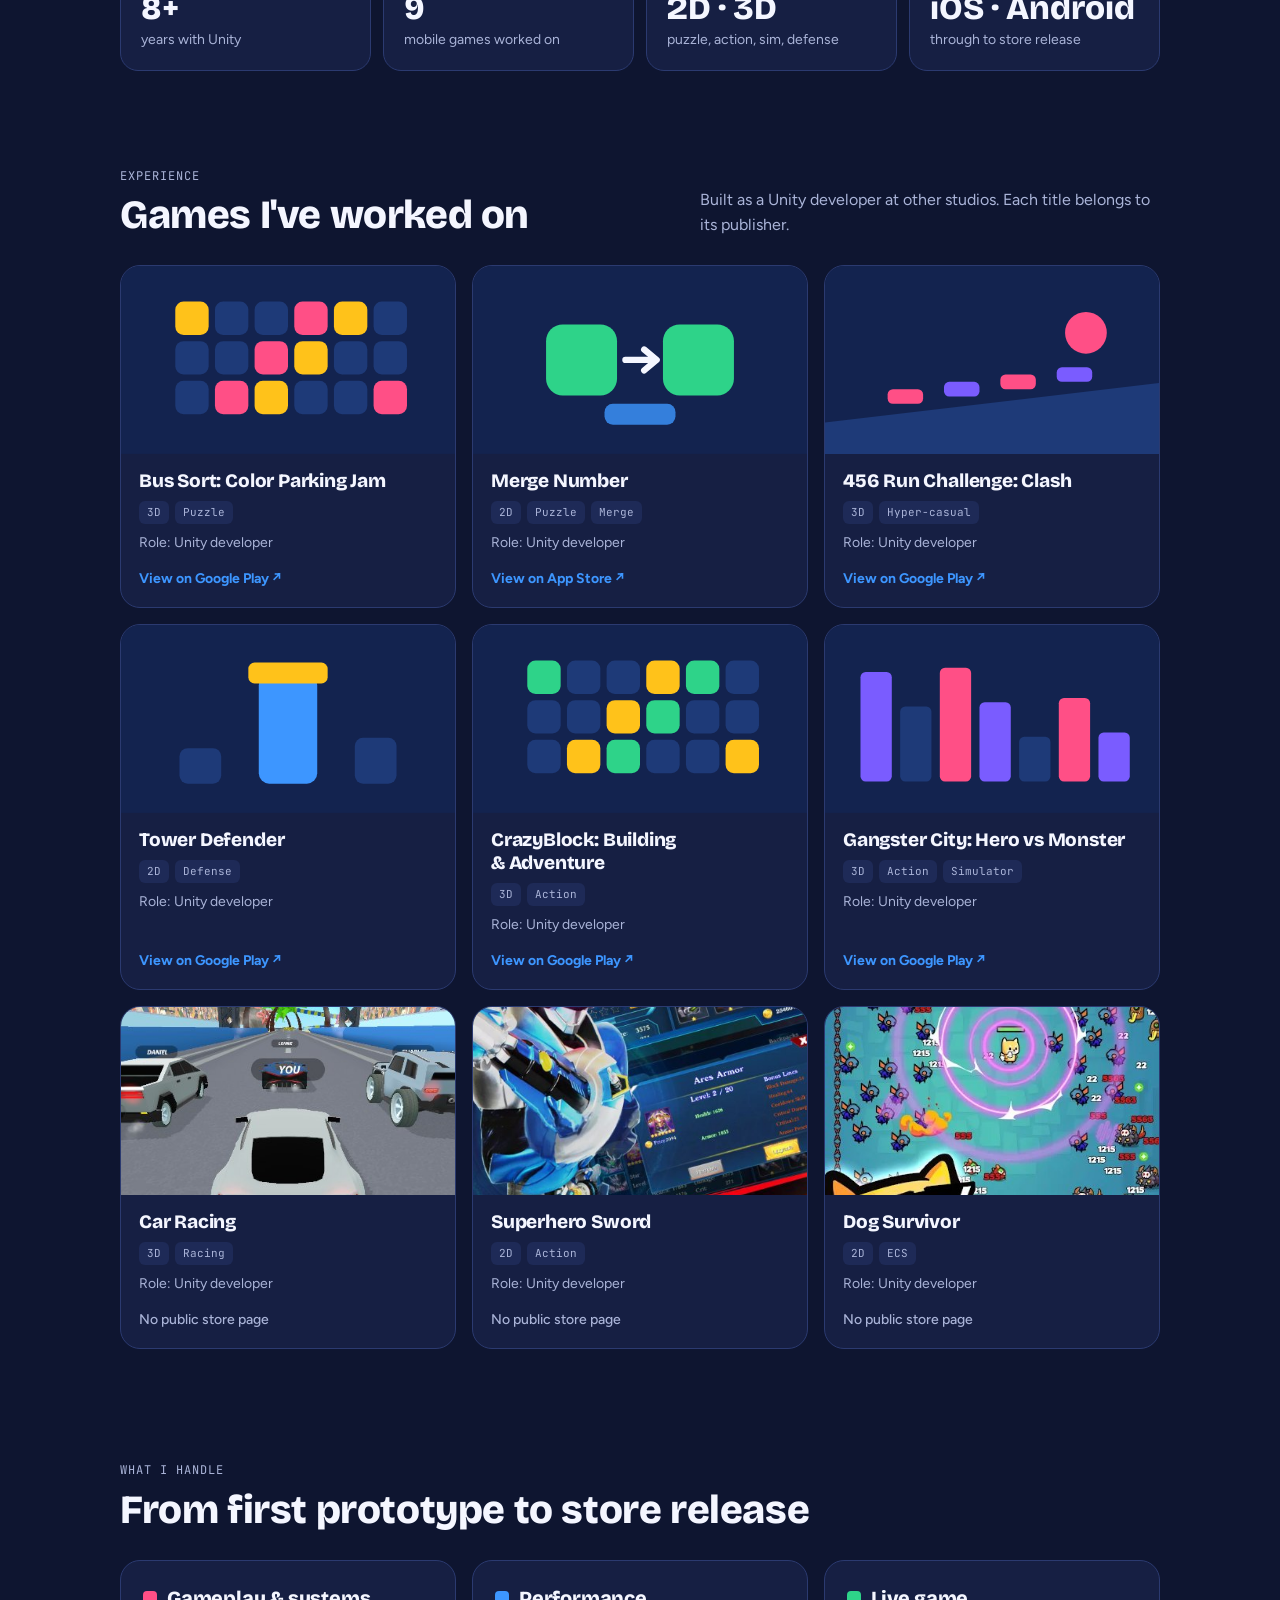
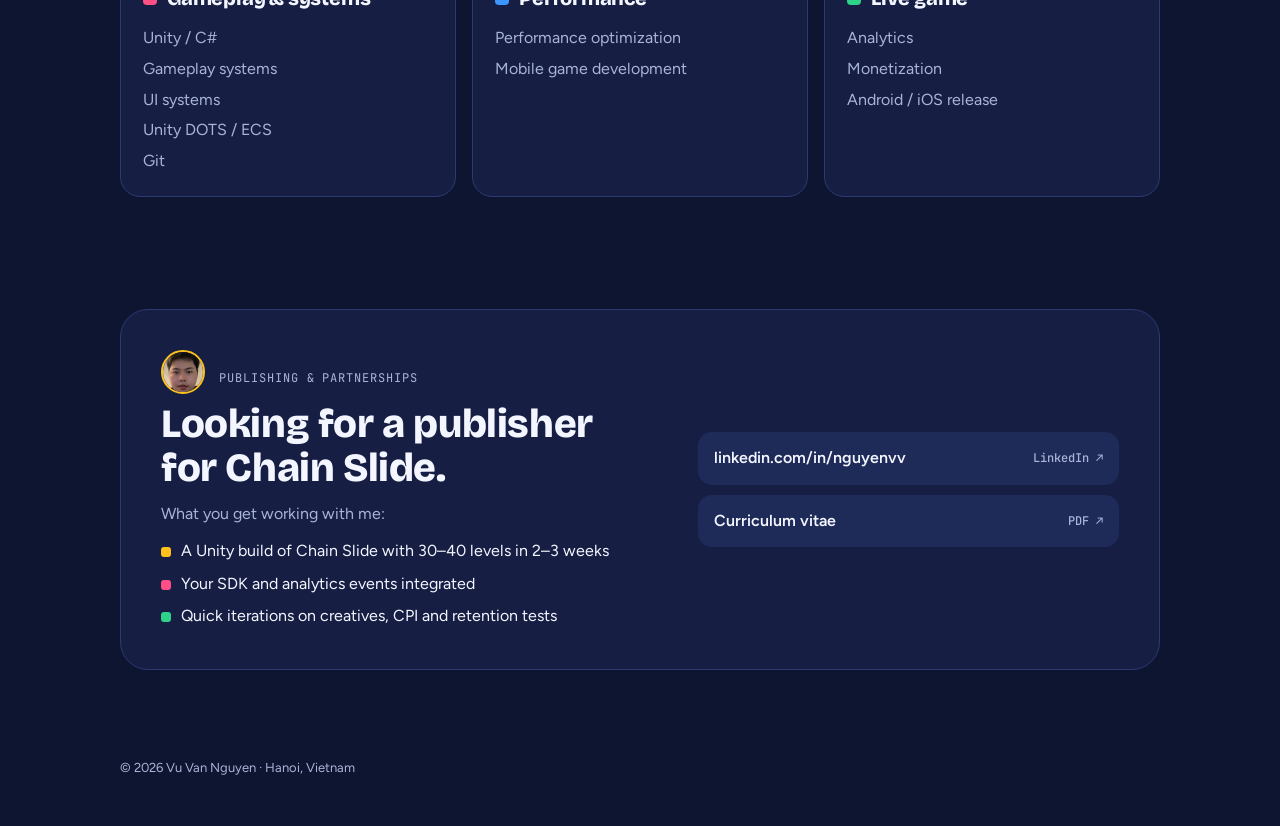
==== commit 06ad7221: "Add avatar to the hero and contact sections Co-Authored-By: Claude Opus 5.5 <noreply@anthropic.com> " ====
--- a/index.html
+++ b/index.html
@@ -85,6 +85,10 @@
 .btn-primary { background: var(--yellow); color: #2A1E00; box-shadow: inset 0 -4px 0 #C99512; }
 .btn-ghost { background: transparent; color: var(--ink); border: 1.5px solid var(--line); }
 .btn-ghost:hover { border-color: var(--muted); }
+.me { display: flex; align-items: center; gap: 14px; margin-bottom: 8px; }
+.me-name { font-family: var(--font-display); font-weight: 800; font-size: 18px; line-height: 1.2; }
+.avatar { width: 64px; height: 64px; border-radius: 50%; object-fit: cover; border: 3px solid var(--yellow); flex: none; background: var(--surface-2); }
+.avatar.small { width: 44px; height: 44px; border-width: 2px; }
 .btn:focus-visible, a:focus-visible, button:focus-visible { outline: 3px solid var(--yellow); outline-offset: 3px; }
 
 /* Chain slide toy */
@@ -223,7 +227,7 @@
   <div class="hero">
     <div class="wrap">
       <div>
-        <p class="eyebrow">Independent Unity developer · Hanoi, Vietnam</p>
+        <div class="me"><img class="avatar" src="assets/avatar.jpg" alt="Vu Van Nguyen" width="64" height="64"><div><p class="me-name">Vu Van Nguyen</p><p class="eyebrow">Independent Unity developer · Hanoi, Vietnam</p></div></div>
         <h1>Puzzle games that read in <em>one second</em> and keep you tapping.</h1>
         <p class="lead">8+ years building and shipping 2D and 3D mobile games in Unity. I now design and build my own hybrid-casual titles end to end, starting with Chain Slide.</p>
         <div class="cta">
@@ -351,7 +355,7 @@
     <div class="wrap">
       <div class="contact">
         <div>
-          <p class="eyebrow">Publishing &amp; partnerships</p>
+          <div class="me"><img class="avatar small" src="assets/avatar.jpg" alt="" width="44" height="44" aria-hidden="true"><p class="eyebrow">Publishing &amp; partnerships</p></div>
           <h2>Looking for a publisher for Chain Slide.</h2>
           <p>What you get working with me:</p>
           <ul style="margin: 12px 0 0; padding: 0; list-style: none; display: grid; gap: 8px;">
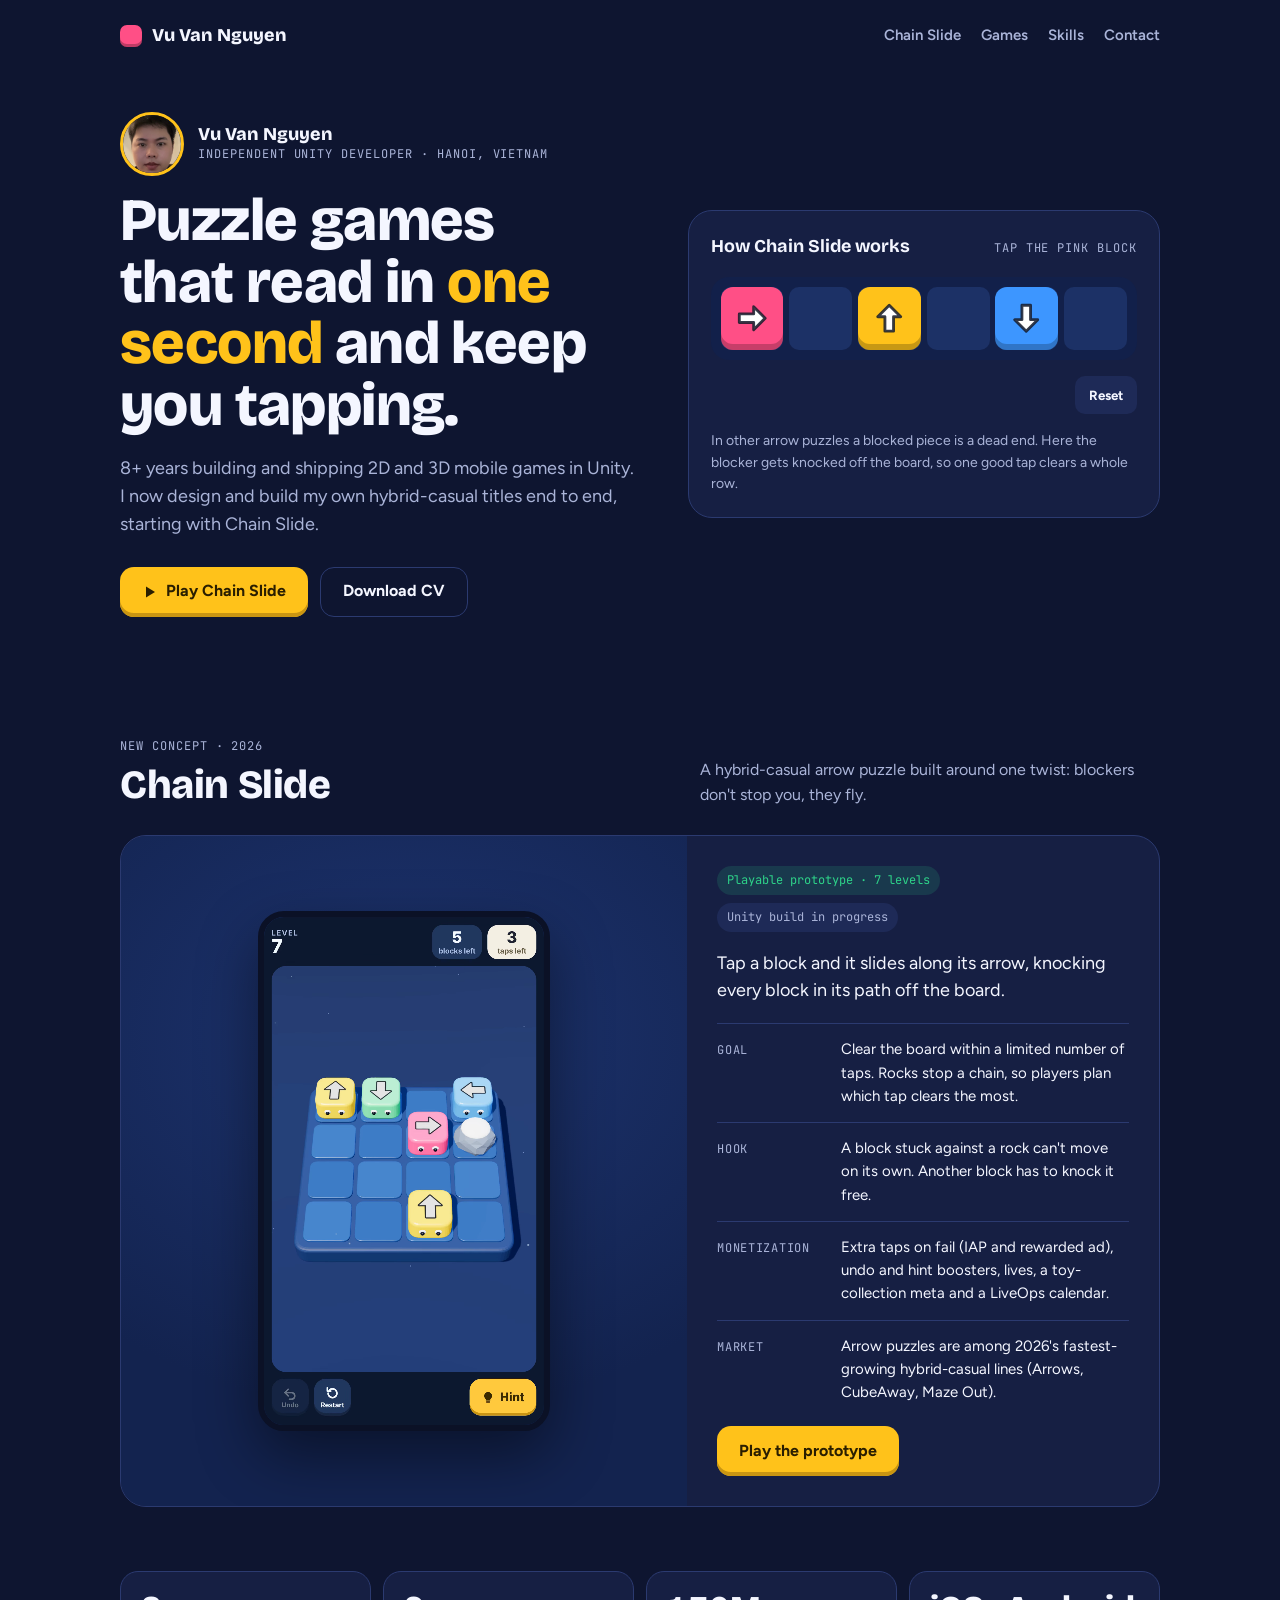
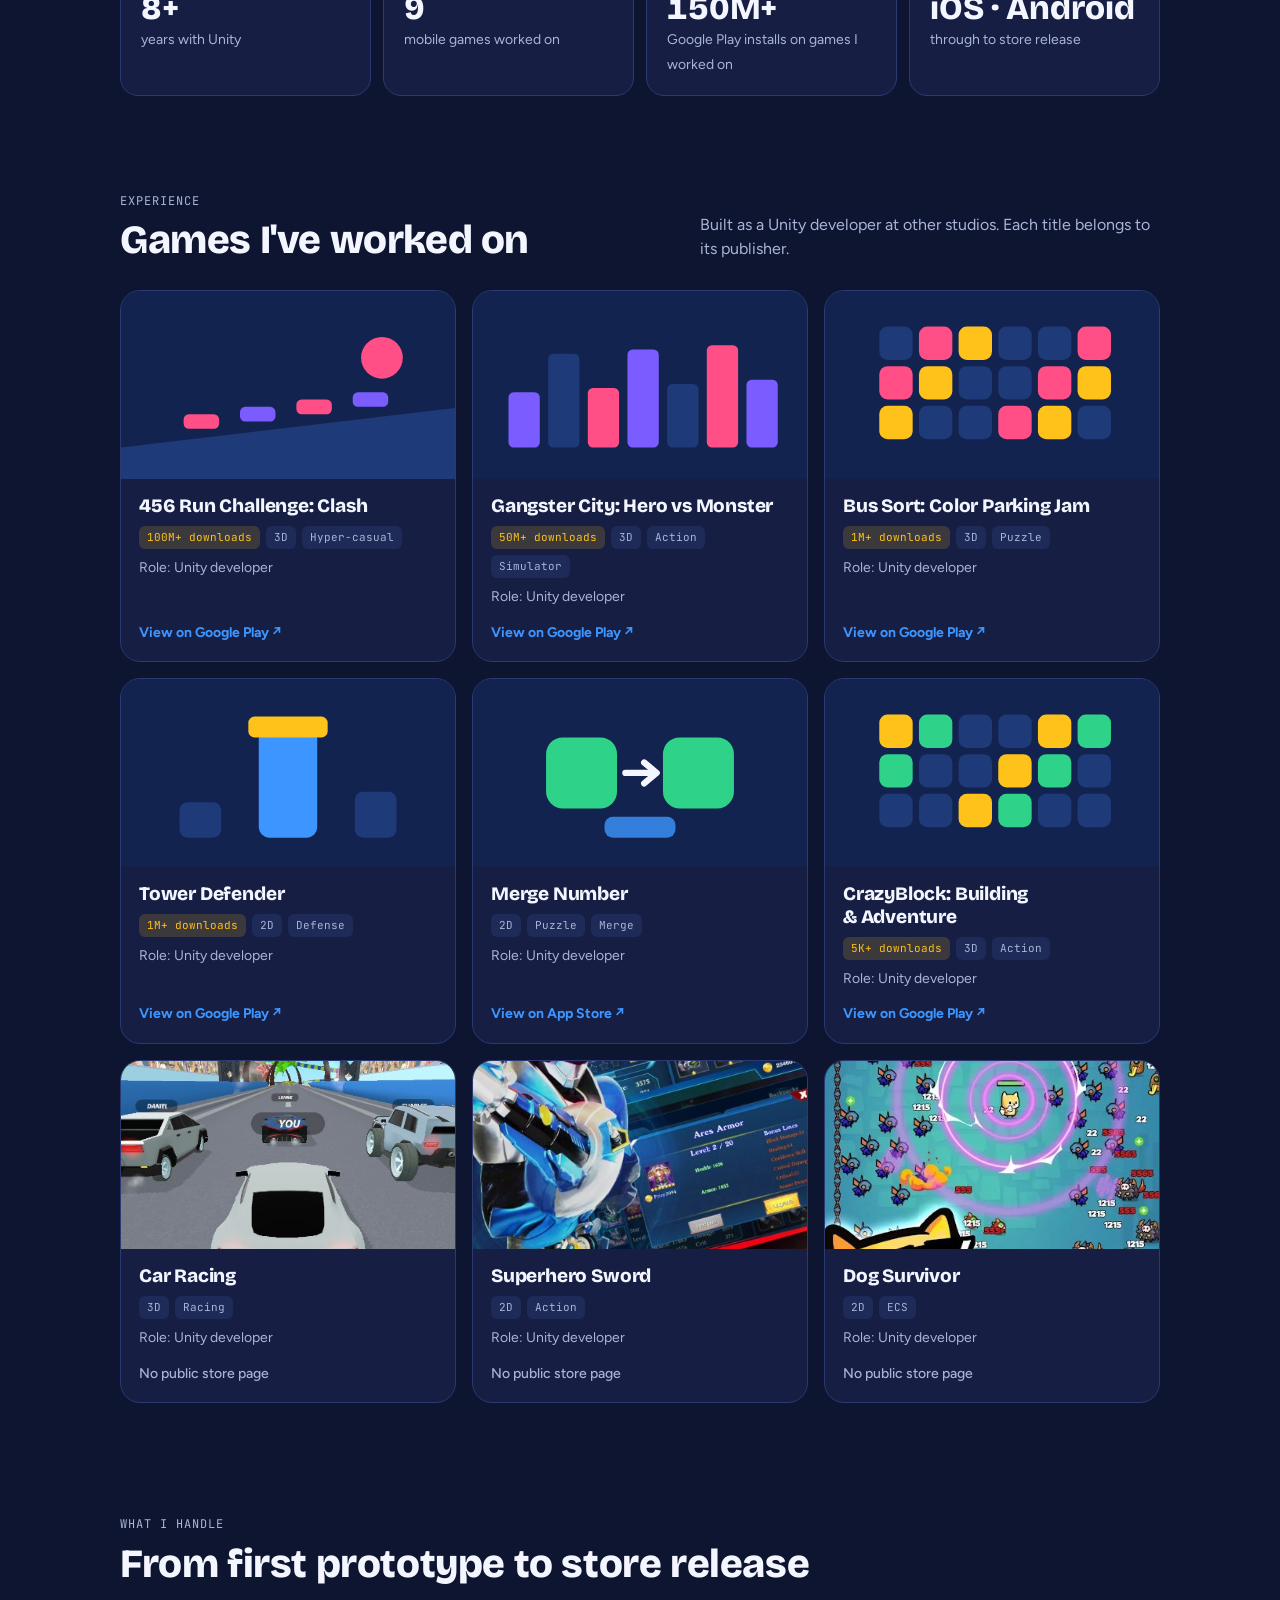
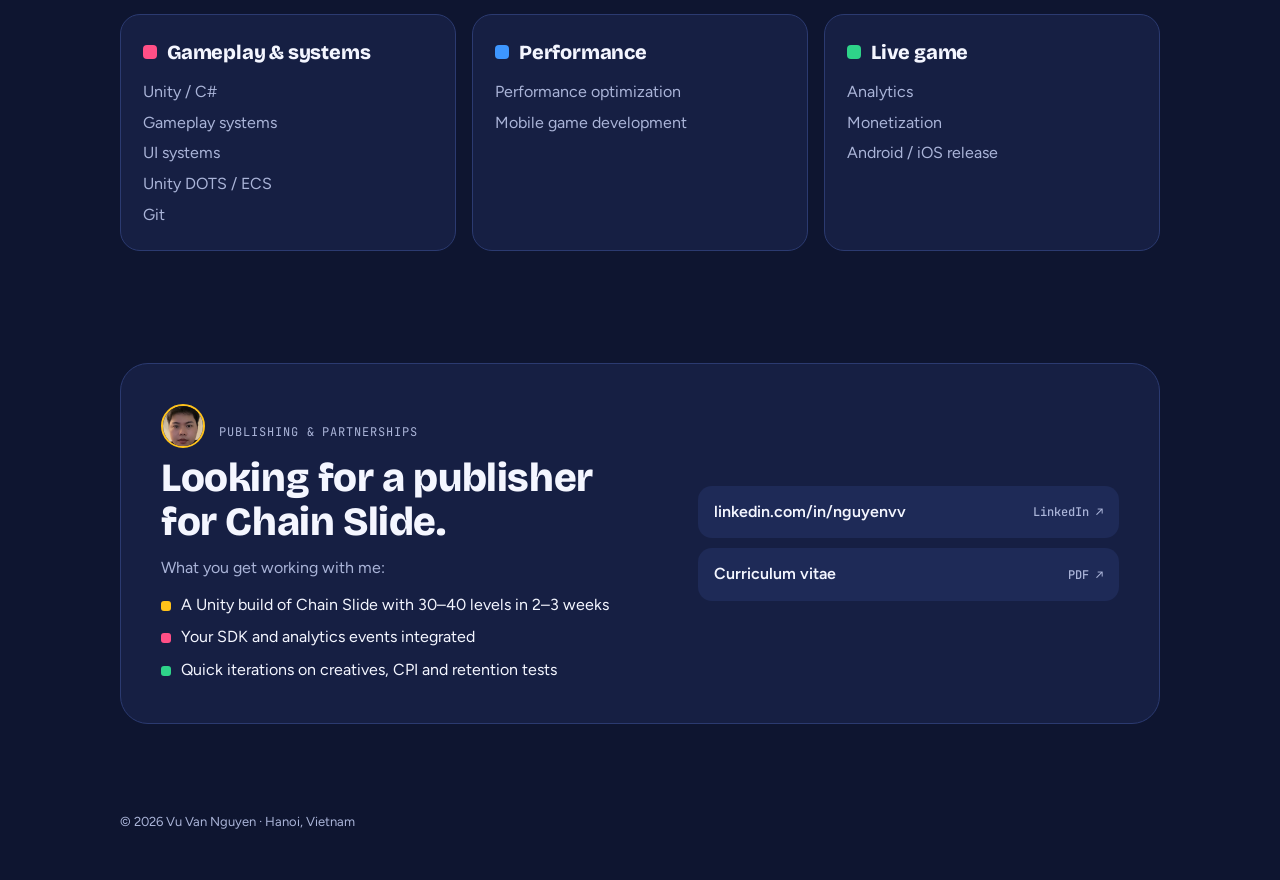
==== commit da9f173b: "Order games by Google Play downloads and show install counts Co-Authored-By: Claude Opus 5.5 <norepl" ====
--- a/index.html
+++ b/index.html
@@ -169,6 +169,7 @@
 .game h3 { font-size: 19px; font-weight: 800; line-height: 1.2; }
 .tags { display: flex; gap: 6px; flex-wrap: wrap; }
 .tag { font-family: var(--font-mono); font-size: 11px; padding: 3px 8px; border-radius: 6px; background: var(--surface-2); color: var(--muted); }
+.tag.dl { background: rgba(255,194,26,0.16); color: var(--yellow); }
 .role { font-size: 14px; color: var(--muted); }
 .store { margin-top: auto; padding-top: 6px; font-size: 14px; font-weight: 700; color: var(--blue); text-decoration: none; display: inline-flex; gap: 6px; align-items: center; }
 .store:hover { text-decoration: underline; }
@@ -294,7 +295,7 @@
       <div class="numbers">
         <div class="num"><b>8+</b><span>years with Unity</span></div>
         <div class="num"><b>9</b><span>mobile games worked on</span></div>
-        <div class="num"><b>2D · 3D</b><span>puzzle, action, sim, defense</span></div>
+        <div class="num"><b>150M+</b><span>Google Play installs on games I worked on</span></div>
         <div class="num"><b>iOS · Android</b><span>through to store release</span></div>
       </div>
     </div>
@@ -384,12 +385,12 @@
 
   // ---------- Games ----------
   var GAMES = [
-    { name: 'Bus Sort: Color Parking Jam', tags: ['3D', 'Puzzle'], url: 'https://play.google.com/store/apps/details?id=com.bus.sort.color.car.parkingjam', store: 'Google Play', c: ['#FFC21A', '#FF4F86'], motif: 'grid', shot: 'https://play-lh.googleusercontent.com/GFiJRdaPst3WHYRWmbTMjKxEe66uRl8wbYwMmDZUF3z5Pm-7O3SaZZd9anyCSeyOQMUZWctTtKy5tvtmqcBDyA=w800-h450', icon: 'https://play-lh.googleusercontent.com/qQq2_k7-tuFrYxUuvCrZMQm08tPqpGSa4HQGv_SfvjSTC4h_7b1adg5N5tbJMr4qBNmvGXdRg_7_IC3O-VYPVg=w128-h128' },
+    { name: '456 Run Challenge: Clash', tags: ['3D', 'Hyper-casual'], url: 'https://play.google.com/store/apps/details?id=com.run.squid.challenges.survival.clash', store: 'Google Play', c: ['#FF4F86', '#7A5CFF'], motif: 'run', shot: 'https://play-lh.googleusercontent.com/llFXZ0K3gb8p_TrE5rk6_mQvdPCA8-PUSdBT78KEFC8sLoJak0kZbVbt7hj0VE9lbdmh8_qprCmR-6_0lGYPVQ=w800-h450', icon: 'https://play-lh.googleusercontent.com/I1GdTYqfg_uZHOWAOIBs4iO656YCZv9_3Y9PioAS8RjiO6HlOzvibZ7BgEd-r8siQ0khq9eVxh2dUoNF9Xyg=w128-h128', dl: '100M+' },
+    { name: 'Gangster City: Hero vs Monster', tags: ['3D', 'Action', 'Simulator'], url: 'https://play.google.com/store/apps/details?id=com.real.gangster.crime.city.vegas', store: 'Google Play', c: ['#7A5CFF', '#FF4F86'], motif: 'city', shot: 'https://play-lh.googleusercontent.com/C5zvkperVFT_KPFcsmHZDYXza76aloc3onoKfvxTyydgomoPeWz7JML6Gv-UT6HVRdwfXHJOfKcgd9uzz4NrocM=w800-h450', icon: 'https://play-lh.googleusercontent.com/DI0xRWaM7-tsShMssXofpX1MT5IN-9skcazzk779vE9ELcFvajAja8KsC24MD8CEyv5wsXhCs1q7uk803Df5og=w128-h128', dl: '50M+' },
+    { name: 'Bus Sort: Color Parking Jam', tags: ['3D', 'Puzzle'], url: 'https://play.google.com/store/apps/details?id=com.bus.sort.color.car.parkingjam', store: 'Google Play', c: ['#FFC21A', '#FF4F86'], motif: 'grid', shot: 'https://play-lh.googleusercontent.com/GFiJRdaPst3WHYRWmbTMjKxEe66uRl8wbYwMmDZUF3z5Pm-7O3SaZZd9anyCSeyOQMUZWctTtKy5tvtmqcBDyA=w800-h450', icon: 'https://play-lh.googleusercontent.com/qQq2_k7-tuFrYxUuvCrZMQm08tPqpGSa4HQGv_SfvjSTC4h_7b1adg5N5tbJMr4qBNmvGXdRg_7_IC3O-VYPVg=w128-h128', dl: '1M+' },
+    { name: 'Tower Defender', tags: ['2D', 'Defense'], url: 'https://play.google.com/store/apps/details?id=com.unimob.castle.defender.heroes', store: 'Google Play', c: ['#3D96FF', '#FFC21A'], motif: 'tower', shot: 'https://play-lh.googleusercontent.com/iel-MbGmeinXR27_2ZjQc5YyjrEWjx7hpwerBqRUK4S6hubSaGTdO4ugaXtQf4QwlG5Sm0iH9uidUw3q7XnZ=w800-h450', icon: 'https://play-lh.googleusercontent.com/5kIZ2VbSDoBVC-FbZcnN7f2pGbv2i3cWxRjvfsOiDWJndKzgVvQLhsf0zrcj_qpcJcWPruv4Ya0Y7HqLpiYU=w128-h128', dl: '1M+' },
     { name: 'Merge Number', tags: ['2D', 'Puzzle', 'Merge'], url: 'https://apps.apple.com/us/app/merge-number-puzzle-game/id1548882354', store: 'App Store', c: ['#2ED389', '#3D96FF'], motif: 'merge', shot: 'https://is1-ssl.mzstatic.com/image/thumb/Purple115/v4/43/cd/73/43cd739f-6a38-25e0-d194-6e05c02ea911/AppIcon-0-0-1x_U007emarketing-0-0-0-7-0-0-sRGB-0-0-0-GLES2_U002c0-512MB-85-220-0-0.png/1200x630wa.jpg' },
-    { name: '456 Run Challenge: Clash', tags: ['3D', 'Hyper-casual'], url: 'https://play.google.com/store/apps/details?id=com.run.squid.challenges.survival.clash', store: 'Google Play', c: ['#FF4F86', '#7A5CFF'], motif: 'run', shot: 'https://play-lh.googleusercontent.com/llFXZ0K3gb8p_TrE5rk6_mQvdPCA8-PUSdBT78KEFC8sLoJak0kZbVbt7hj0VE9lbdmh8_qprCmR-6_0lGYPVQ=w800-h450', icon: 'https://play-lh.googleusercontent.com/I1GdTYqfg_uZHOWAOIBs4iO656YCZv9_3Y9PioAS8RjiO6HlOzvibZ7BgEd-r8siQ0khq9eVxh2dUoNF9Xyg=w128-h128' },
-    { name: 'Tower Defender', tags: ['2D', 'Defense'], url: 'https://play.google.com/store/apps/details?id=com.unimob.castle.defender.heroes', store: 'Google Play', c: ['#3D96FF', '#FFC21A'], motif: 'tower', shot: 'https://play-lh.googleusercontent.com/iel-MbGmeinXR27_2ZjQc5YyjrEWjx7hpwerBqRUK4S6hubSaGTdO4ugaXtQf4QwlG5Sm0iH9uidUw3q7XnZ=w800-h450', icon: 'https://play-lh.googleusercontent.com/5kIZ2VbSDoBVC-FbZcnN7f2pGbv2i3cWxRjvfsOiDWJndKzgVvQLhsf0zrcj_qpcJcWPruv4Ya0Y7HqLpiYU=w128-h128' },
-    { name: 'CrazyBlock: Building & Adventure', tags: ['3D', 'Action'], url: 'https://play.google.com/store/apps/details?id=com.crazyblock.craft.adventure', store: 'Google Play', c: ['#2ED389', '#FFC21A'], motif: 'grid', shot: 'https://play-lh.googleusercontent.com/2BTPrs46d9sefQsESbe45OXGdfgGROEAZB21fPlI-OeaUsU9jsl33Su3FO-4yguFFtxQcjVknv0oTjPibhqf=w800-h450', icon: 'https://play-lh.googleusercontent.com/GbWyKDX_xeh-h-dlWtw69hrdwaeq3ZvuYOZQPBZr1JnNYbD3wOb1ZBkviMeYwLAKQ44LPRvEYx3QnwQkHMzG=w128-h128' },
-    { name: 'Gangster City: Hero vs Monster', tags: ['3D', 'Action', 'Simulator'], url: 'https://play.google.com/store/apps/details?id=com.real.gangster.crime.city.vegas', store: 'Google Play', c: ['#7A5CFF', '#FF4F86'], motif: 'city', shot: 'https://play-lh.googleusercontent.com/C5zvkperVFT_KPFcsmHZDYXza76aloc3onoKfvxTyydgomoPeWz7JML6Gv-UT6HVRdwfXHJOfKcgd9uzz4NrocM=w800-h450', icon: 'https://play-lh.googleusercontent.com/DI0xRWaM7-tsShMssXofpX1MT5IN-9skcazzk779vE9ELcFvajAja8KsC24MD8CEyv5wsXhCs1q7uk803Df5og=w128-h128' },
+    { name: 'CrazyBlock: Building & Adventure', tags: ['3D', 'Action'], url: 'https://play.google.com/store/apps/details?id=com.crazyblock.craft.adventure', store: 'Google Play', c: ['#2ED389', '#FFC21A'], motif: 'grid', shot: 'https://play-lh.googleusercontent.com/2BTPrs46d9sefQsESbe45OXGdfgGROEAZB21fPlI-OeaUsU9jsl33Su3FO-4yguFFtxQcjVknv0oTjPibhqf=w800-h450', icon: 'https://play-lh.googleusercontent.com/GbWyKDX_xeh-h-dlWtw69hrdwaeq3ZvuYOZQPBZr1JnNYbD3wOb1ZBkviMeYwLAKQ44LPRvEYx3QnwQkHMzG=w128-h128', dl: '5K+' },
     { name: 'Car Racing', tags: ['3D', 'Racing'], url: null, c: ['#3D96FF', '#FF4F86'], motif: 'run', shot: 'assets/games/car-racing.jpg' },
     { name: 'Superhero Sword', tags: ['2D', 'Action'], url: null, c: ['#FFC21A', '#7A5CFF'], motif: 'tower', shot: 'assets/games/superhero-sword.jpg' },
     { name: 'Dog Survivor', tags: ['2D', 'ECS'], url: null, c: ['#2ED389', '#FF4F86'], motif: 'merge', shot: 'assets/games/dog-survivor.jpg' }
@@ -428,7 +429,7 @@
     if (g.icon) media += '<img class="icon' + (g.shot ? '' : ' solo') + '" src="' + g.icon + '" alt="' + g.name.replace(/&/g, '&amp;').replace(/"/g, '&quot;') + ' icon" loading="lazy" referrerpolicy="no-referrer" onerror="this.remove()">';
     return '<article class="game"><div class="thumb">' + thumb(g, i) + media + '</div><div class="game-body">' +
       '<h3>' + g.name.replace(/&/g, '&amp;') + '</h3>' +
-      '<div class="tags">' + g.tags.map(function (t) { return '<span class="tag">' + t + '</span>'; }).join('') + '</div>' +
+      '<div class="tags">' + (g.dl ? '<span class="tag dl">' + g.dl + ' downloads</span>' : '') + g.tags.map(function (t) { return '<span class="tag">' + t + '</span>'; }).join('') + '</div>' +
       '<p class="role">Role: Unity developer</p>' + link + '</div></article>';
   }).join('');
 
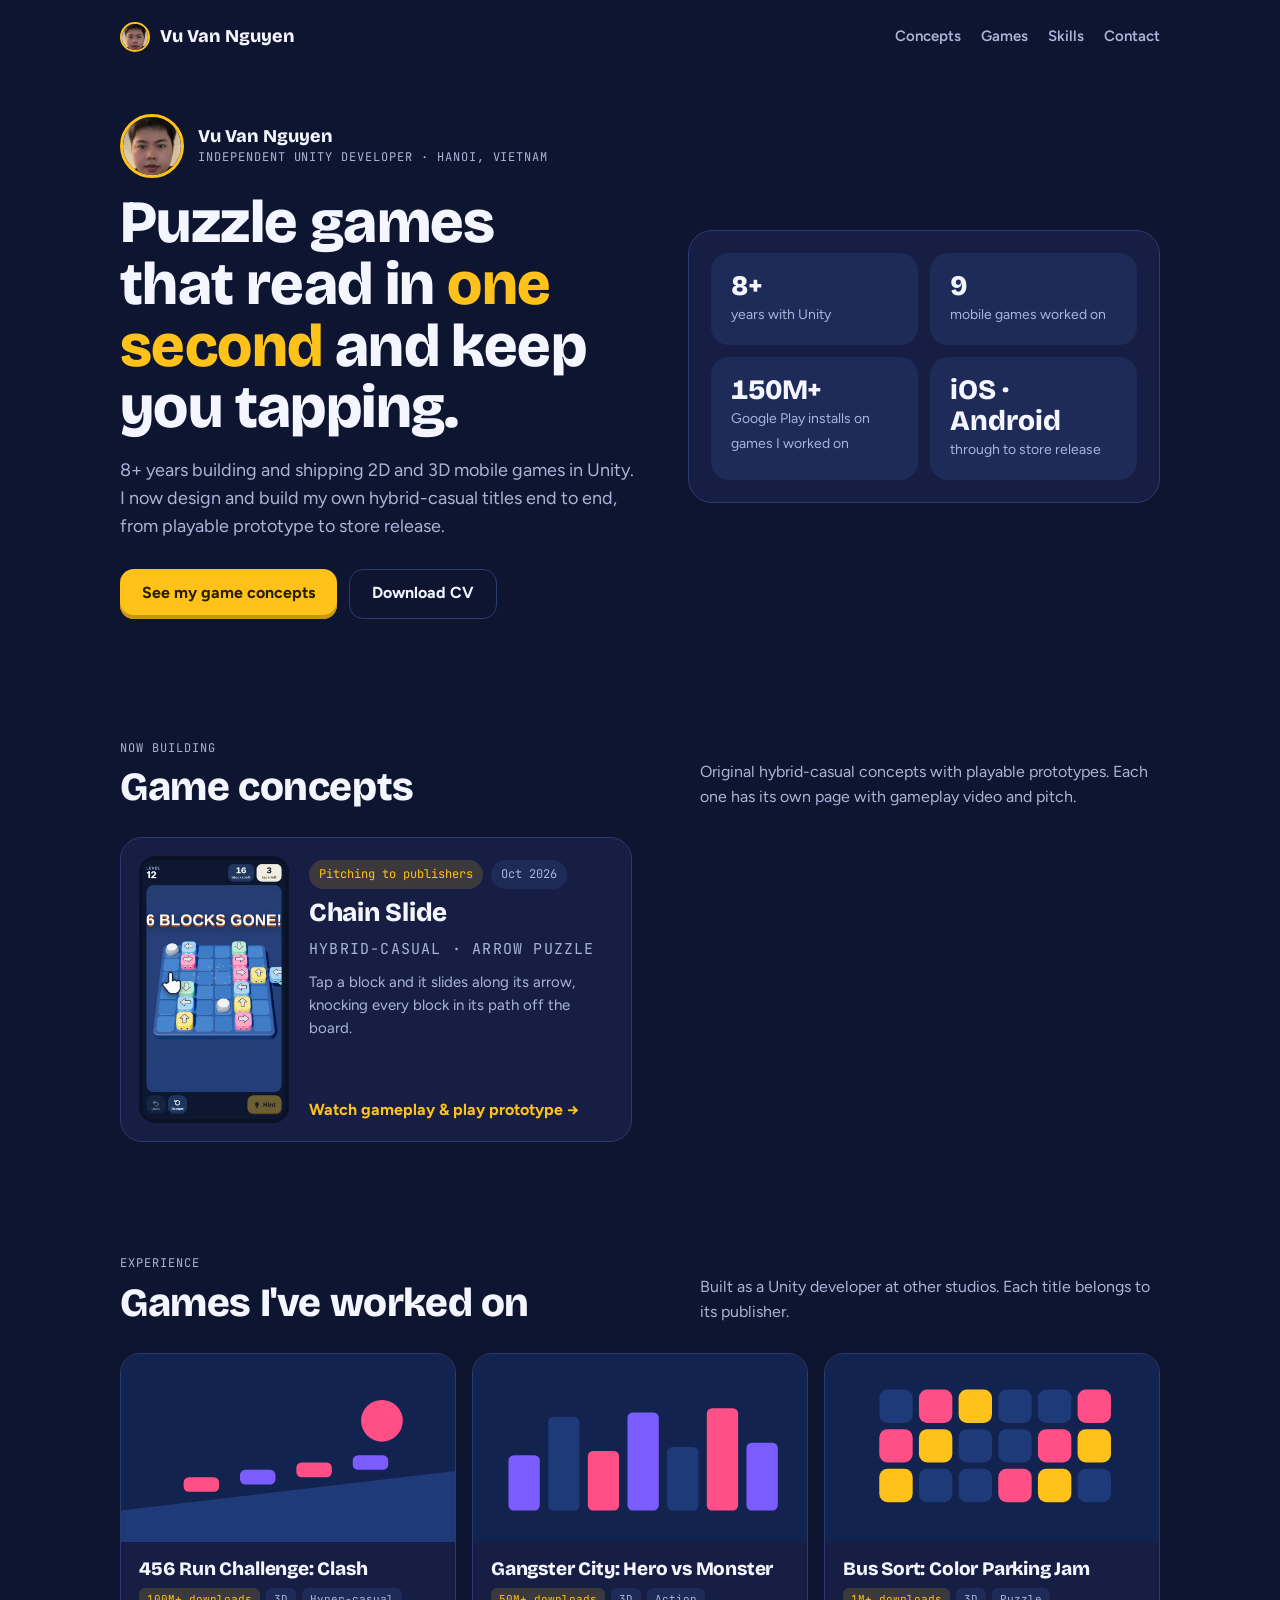
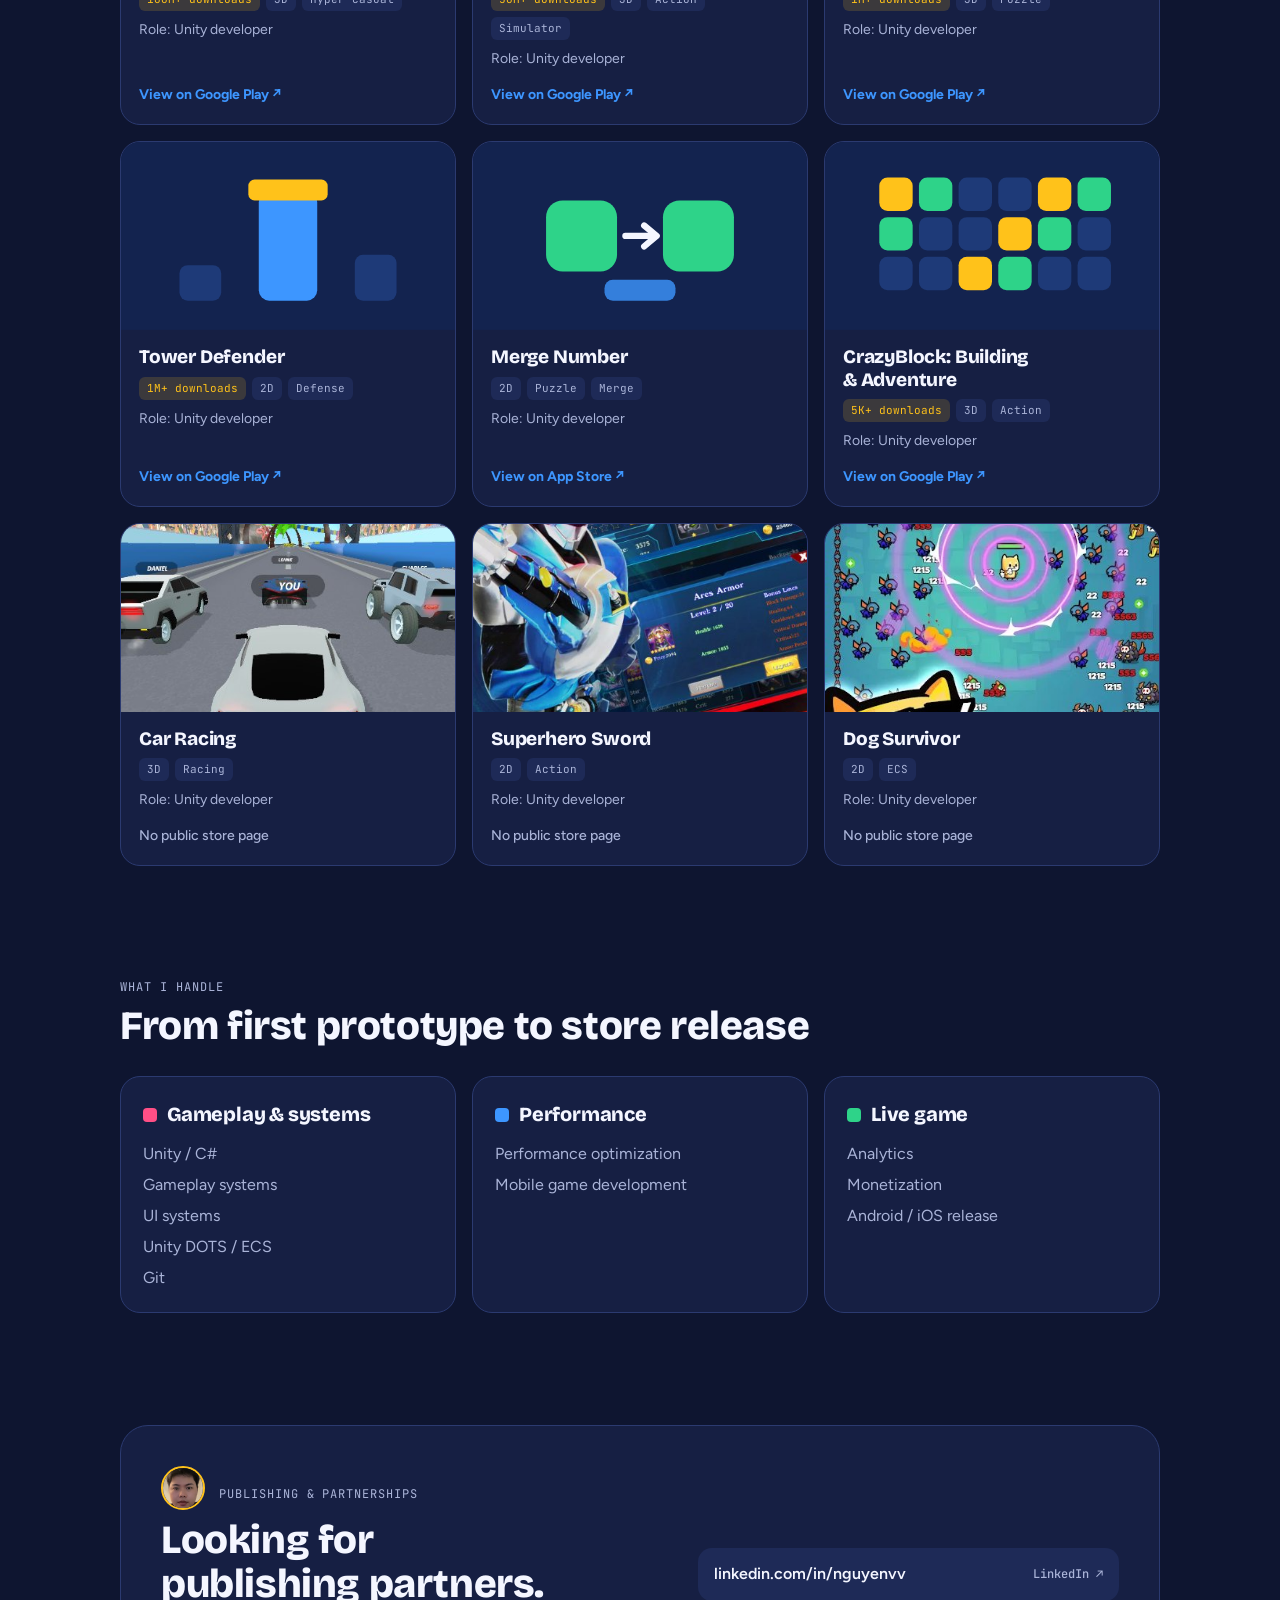
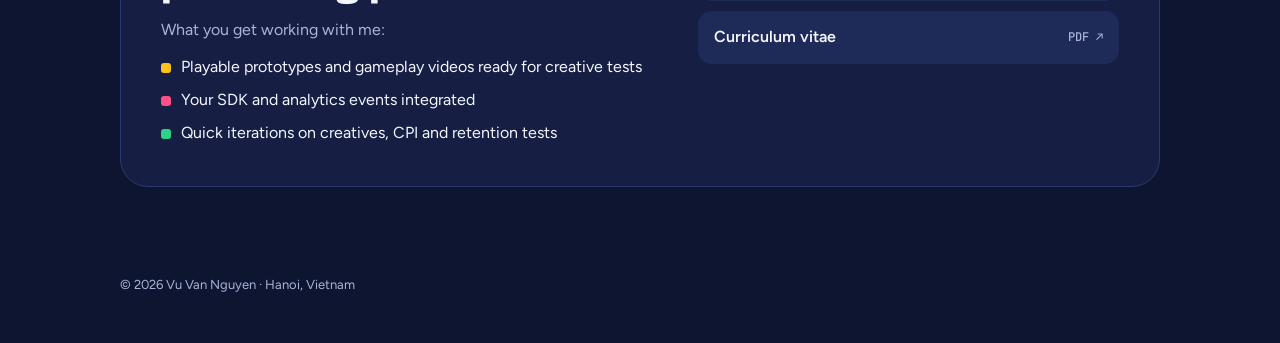
==== commit e4ae1b73: "Restructure portfolio for multiple game concepts - Home lists concepts from assets/concepts.js; each" ====
--- a/index.html
+++ b/index.html
@@ -4,219 +4,26 @@
 <meta charset="utf-8">
 <meta name="viewport" content="width=device-width, initial-scale=1, viewport-fit=cover">
 <title>Vu Van Nguyen</title>
-<meta name="description" content="Independent Unity developer from Hanoi. Now building Chain Slide, a hybrid-casual arrow puzzle where one tap clears a whole row.">
+<meta name="description" content="Independent Unity developer from Hanoi building hybrid-casual puzzle games. 8+ years, 9 shipped mobile games, 150M+ Google Play installs on games I worked on.">
 <meta name="theme-color" content="#0E1530">
 <link rel="icon" href="data:image/svg+xml,%3Csvg xmlns=%27http://www.w3.org/2000/svg%27 viewBox=%270 0 32 32%27%3E%3Crect x=%273%27 y=%273%27 width=%2726%27 height=%2726%27 rx=%277%27 fill=%27%23FF4F86%27/%3E%3Cpath d=%27M9 16h11m-4-5 5 5-5 5%27 stroke=%27white%27 stroke-width=%273%27 fill=%27none%27 stroke-linecap=%27round%27 stroke-linejoin=%27round%27/%3E%3C/svg%3E">
 <meta property="og:type" content="website">
 <meta property="og:title" content="Vu Van Nguyen">
-<meta property="og:description" content="Independent Unity developer from Hanoi. Now building Chain Slide, a hybrid-casual arrow puzzle where one tap clears a whole row.">
+<meta property="og:description" content="Independent Unity developer building hybrid-casual puzzle games. Game concepts, playable prototypes and shipped titles.">
 <meta property="og:url" content="https://vunguyenbg.github.io/portfolio/">
-<meta property="og:image" content="https://vunguyenbg.github.io/portfolio/assets/og-chain-slide.jpg">
+<meta property="og:image" content="https://vunguyenbg.github.io/portfolio/chain-slide/media/og.jpg">
 <meta name="twitter:card" content="summary_large_image">
 <link rel="preconnect" href="https://fonts.googleapis.com">
 <link rel="preconnect" href="https://fonts.gstatic.com" crossorigin>
 <link rel="stylesheet" href="https://fonts.googleapis.com/css2?family=Bricolage+Grotesque:opsz,wght@12..96,600;12..96,800&family=Figtree:wght@400;500;600;700&family=JetBrains+Mono:wght@500&display=swap">
-<style>
-/* Layout: one-column portfolio — hero with a playable chain-slide toy, featured project, games grid, skills, contact. Single deliberate dark look built from Chain Slide's block colours. */
-:root {
-  --bg: #0E1530;
-  --surface: #161F43;
-  --surface-2: #1E2A57;
-  --line: #2B3A70;
-  --ink: #F4F6FF;
-  --muted: #AAB4D8;
-  --yellow: #FFC21A;
-  --pink: #FF4F86;
-  --green: #2ED389;
-  --blue: #3D96FF;
-  --font-display: "Bricolage Grotesque", "Trebuchet MS", system-ui, sans-serif;
-  --font-body: "Figtree", system-ui, -apple-system, "Segoe UI", sans-serif;
-  --font-mono: "JetBrains Mono", ui-monospace, "SFMono-Regular", Menlo, monospace;
-  color-scheme: dark;
-}
-* { box-sizing: border-box; }
-body {
-  margin: 0;
-  background: var(--bg);
-  color: var(--ink);
-  font-family: var(--font-body);
-  font-size: 16px;
-  line-height: 1.55;
-}
-a { color: inherit; }
-.wrap {
-  max-width: 1080px;
-  margin: 0 auto;
-  padding-left: max(20px, env(safe-area-inset-left, 0px));
-  padding-right: max(20px, env(safe-area-inset-right, 0px));
-}
-h1, h2, h3 { font-family: var(--font-display); margin: 0; text-wrap: balance; letter-spacing: -0.01em; }
-p { margin: 0; }
-.eyebrow {
-  font-family: var(--font-mono);
-  font-size: 12px;
-  letter-spacing: 0.08em;
-  text-transform: uppercase;
-  color: var(--muted);
-}
-
-/* Top bar */
-.top { padding-block: 22px; }
-.top .wrap { display: flex; align-items: center; justify-content: space-between; gap: 16px; flex-wrap: wrap; }
-.mark { display: flex; align-items: center; gap: 10px; font-family: var(--font-display); font-weight: 800; font-size: 18px; text-decoration: none; }
-.mark i { display: inline-block; width: 22px; height: 22px; border-radius: 7px; background: var(--pink); box-shadow: inset 0 -3px 0 rgba(0,0,0,0.25); }
-.nav { display: flex; gap: 20px; flex-wrap: wrap; font-size: 15px; font-weight: 600; }
-.nav a { text-decoration: none; color: var(--muted); }
-.nav a:hover { color: var(--ink); }
-
-/* Hero */
-.hero { padding-block: 40px 64px; }
-.hero .wrap { display: grid; grid-template-columns: minmax(0, 1.1fr) minmax(0, 1fr); gap: 48px; align-items: center; }
-.hero h1 { font-size: clamp(36px, 5.4vw, 60px); line-height: 1.03; font-weight: 800; margin-top: 14px; }
-.hero h1 em { font-style: normal; color: var(--yellow); }
-.hero .lead { margin-top: 18px; font-size: 18px; color: var(--muted); max-width: 52ch; }
-.cta { display: flex; gap: 12px; flex-wrap: wrap; margin-top: 28px; }
-.btn {
-  display: inline-flex; align-items: center; gap: 8px;
-  height: 50px; padding: 0 22px; border-radius: 14px;
-  font-weight: 700; font-size: 16px; text-decoration: none;
-  border: 0; cursor: pointer; font-family: var(--font-body);
-}
-.btn-primary { background: var(--yellow); color: #2A1E00; box-shadow: inset 0 -4px 0 #C99512; }
-.btn-ghost { background: transparent; color: var(--ink); border: 1.5px solid var(--line); }
-.btn-ghost:hover { border-color: var(--muted); }
-.me { display: flex; align-items: center; gap: 14px; margin-bottom: 8px; }
-.me-name { font-family: var(--font-display); font-weight: 800; font-size: 18px; line-height: 1.2; }
-.avatar { width: 64px; height: 64px; border-radius: 50%; object-fit: cover; border: 3px solid var(--yellow); flex: none; background: var(--surface-2); }
-.avatar.small { width: 44px; height: 44px; border-width: 2px; }
-.btn:focus-visible, a:focus-visible, button:focus-visible { outline: 3px solid var(--yellow); outline-offset: 3px; }
-
-/* Chain slide toy */
-.toy {
-  background: var(--surface);
-  border: 1px solid var(--line);
-  border-radius: 24px;
-  padding: 22px;
-  display: flex; flex-direction: column; gap: 16px;
-}
-.toy-head { display: flex; justify-content: space-between; align-items: baseline; gap: 12px; flex-wrap: wrap; }
-.toy-head b { font-family: var(--font-display); font-size: 18px; }
-.lane {
-  position: relative;
-  display: grid; grid-template-columns: repeat(6, minmax(0, 1fr)); gap: 6px;
-  padding: 10px; border-radius: 18px; background: #12204A;
-  overflow: hidden;
-}
-.cell { aspect-ratio: 1; border-radius: 10px; background: #1C3166; }
-.blk {
-  position: absolute; top: 10px;
-  border-radius: 12px;
-  display: flex; align-items: center; justify-content: center;
-  box-shadow: inset 0 -6px 0 rgba(0,0,0,0.22);
-  transition: transform 0.38s cubic-bezier(.3,.7,.3,1), opacity 0.3s;
-  cursor: pointer; border: 0; padding: 0;
-}
-.blk svg { width: 55%; height: 55%; }
-.blk.y { background: var(--yellow); }
-.blk.p { background: var(--pink); }
-.blk.b { background: var(--blue); }
-.blk.gone { opacity: 0; }
-.toy-foot { display: flex; justify-content: space-between; align-items: center; gap: 12px; flex-wrap: wrap; font-size: 14px; color: var(--muted); }
-.toy-foot button { background: var(--surface-2); color: var(--ink); border: 0; border-radius: 10px; height: 38px; padding: 0 14px; font-weight: 700; font-family: var(--font-body); cursor: pointer; }
-.combo { font-family: var(--font-display); font-weight: 800; color: var(--yellow); font-size: 18px; min-height: 1.4em; }
-
-/* Section */
-section { padding-block: 56px; }
-.sec-head { display: flex; justify-content: space-between; align-items: end; gap: 16px; flex-wrap: wrap; margin-bottom: 28px; }
-.sec-head h2 { font-size: clamp(28px, 3.6vw, 40px); font-weight: 800; line-height: 1.1; margin-top: 8px; }
-.sec-head p { color: var(--muted); max-width: 46ch; }
-
-/* Featured */
-.feature {
-  display: grid; grid-template-columns: minmax(0, 1.2fr) minmax(0, 1fr); gap: 0;
-  border-radius: 26px; overflow: hidden; border: 1px solid var(--line); background: var(--surface);
-}
-.feature-art { position: relative; display: flex; align-items: center; justify-content: center; padding: 28px; background: radial-gradient(120% 80% at 50% 30%, #1D3470 0%, #13234F 70%); }
-.feature-art video { display: block; height: 520px; max-height: 70vh; max-width: 100%; aspect-ratio: 9 / 16; border-radius: 26px; border: 6px solid #0B1126; box-shadow: 0 24px 60px rgba(0,0,0,0.45); background: #0B1126; object-fit: cover; }
-.feature-body { padding: 30px; display: flex; flex-direction: column; gap: 18px; }
-.chips { display: flex; gap: 8px; flex-wrap: wrap; }
-.chip { font-family: var(--font-mono); font-size: 12px; padding: 5px 10px; border-radius: 999px; background: var(--surface-2); color: var(--muted); }
-.chip.live { background: rgba(46,211,137,0.14); color: var(--green); }
-.feature h3 { font-size: 32px; font-weight: 800; }
-.feature .one { font-size: 18px; }
-.facts { display: grid; gap: 14px; margin: 0; }
-.facts div { display: grid; grid-template-columns: 112px minmax(0, 1fr); gap: 12px; padding-top: 14px; border-top: 1px solid var(--line); }
-.facts dt { font-family: var(--font-mono); font-size: 12px; text-transform: uppercase; letter-spacing: 0.06em; color: var(--muted); padding-top: 3px; }
-.facts dd { margin: 0; font-size: 15px; }
-
-/* Numbers */
-.numbers { display: grid; grid-template-columns: repeat(4, minmax(0, 1fr)); gap: 12px; }
-.num { padding: 18px 20px; border-radius: 18px; background: var(--surface); border: 1px solid var(--line); }
-.num b { display: block; font-family: var(--font-display); font-size: clamp(24px, 2.6vw, 34px); white-space: nowrap; font-weight: 800; line-height: 1.1; font-variant-numeric: tabular-nums; }
-.num span { color: var(--muted); font-size: 14px; }
-
-/* Games */
-.note { font-size: 14px; color: var(--muted); border-left: 0; margin-bottom: 20px; }
-.games { display: grid; grid-template-columns: repeat(3, minmax(0, 1fr)); gap: 16px; }
-.game { border-radius: 20px; background: var(--surface); border: 1px solid var(--line); overflow: hidden; display: flex; flex-direction: column; }
-.thumb { aspect-ratio: 16 / 9; position: relative; overflow: hidden; }
-.thumb svg { position: absolute; inset: 0; width: 100%; height: 100%; }
-.thumb .shot { position: absolute; inset: 0; width: 100%; height: 100%; object-fit: cover; display: block; }
-.thumb .shot.contain { object-fit: contain; background: #F4F6FF; }
-.thumb .icon { position: absolute; left: 12px; bottom: 12px; width: 52px; height: 52px; border-radius: 13px; border: 2px solid rgba(255,255,255,0.9); box-shadow: 0 6px 16px rgba(0,0,0,0.45); background: #13234F; object-fit: cover; }
-.thumb .icon.solo { left: 50%; top: 50%; bottom: auto; width: 96px; height: 96px; border-radius: 22px; transform: translate(-50%, -50%); }
-.game-body { padding: 16px 18px 18px; display: flex; flex-direction: column; gap: 8px; flex: 1; }
-.game h3 { font-size: 19px; font-weight: 800; line-height: 1.2; }
-.tags { display: flex; gap: 6px; flex-wrap: wrap; }
-.tag { font-family: var(--font-mono); font-size: 11px; padding: 3px 8px; border-radius: 6px; background: var(--surface-2); color: var(--muted); }
-.tag.dl { background: rgba(255,194,26,0.16); color: var(--yellow); }
-.role { font-size: 14px; color: var(--muted); }
-.store { margin-top: auto; padding-top: 6px; font-size: 14px; font-weight: 700; color: var(--blue); text-decoration: none; display: inline-flex; gap: 6px; align-items: center; }
-.store:hover { text-decoration: underline; }
-.store.none { color: var(--muted); font-weight: 500; }
-
-/* Skills */
-.skills { display: grid; grid-template-columns: repeat(3, minmax(0, 1fr)); gap: 16px; }
-.skill { padding: 22px; border-radius: 20px; background: var(--surface); border: 1px solid var(--line); }
-.skill h3 { font-size: 20px; font-weight: 800; display: flex; align-items: center; gap: 10px; }
-.skill h3 i { width: 14px; height: 14px; border-radius: 4px; display: inline-block; }
-.skill ul { margin: 12px 0 0; padding: 0; list-style: none; display: grid; gap: 6px; color: var(--muted); }
-
-/* Contact */
-.contact { border-radius: 28px; padding: 40px; background: var(--surface); border: 1px solid var(--line); display: grid; grid-template-columns: minmax(0, 1.2fr) minmax(0, 1fr); gap: 32px; align-items: center; }
-.contact h2 { font-size: clamp(28px, 3.6vw, 40px); font-weight: 800; line-height: 1.1; }
-.contact p { color: var(--muted); margin-top: 12px; }
-.links { display: grid; gap: 10px; }
-.links a, .links div { display: flex; justify-content: space-between; align-items: center; gap: 12px; padding: 14px 16px; border-radius: 14px; background: var(--surface-2); text-decoration: none; font-weight: 600; }
-.links a:hover { background: #26346A; }
-.links small { font-family: var(--font-mono); font-size: 12px; color: var(--muted); font-weight: 500; }
-footer { padding-block: 32px 48px; color: var(--muted); font-size: 13px; }
-
-@media (max-width: 860px) {
-  .hero .wrap, .feature, .contact { grid-template-columns: minmax(0, 1fr); }
-  .feature-art video { height: 440px; }
-  .games, .skills { grid-template-columns: repeat(2, minmax(0, 1fr)); }
-  .numbers { grid-template-columns: repeat(2, minmax(0, 1fr)); }
-}
-@media (max-width: 560px) {
-  .games, .skills { grid-template-columns: minmax(0, 1fr); }
-  .contact { padding: 26px; }
-  .feature-body { padding: 22px; }
-  .facts div { grid-template-columns: minmax(0, 1fr); gap: 4px; }
-  .hero { padding-block: 16px 40px; }
-}
-@media (prefers-reduced-motion: reduce) {
-  .blk { transition: none; }
-}
-</style>
-
+<link rel="stylesheet" href="assets/site.css">
 </head>
 <body>
 <header class="top">
   <div class="wrap">
-    <a class="mark" href="#top"><i aria-hidden="true"></i>Vu Van Nguyen</a>
+    <a class="mark" href="#top"><img src="assets/avatar.jpg" alt="" width="30" height="30">Vu Van Nguyen</a>
     <nav class="nav" aria-label="Sections">
-      <a href="#chain-slide">Chain Slide</a>
+      <a href="#concepts">Concepts</a>
       <a href="#games">Games</a>
       <a href="#skills">Skills</a>
       <a href="#contact">Contact</a>
@@ -230,74 +37,31 @@
       <div>
         <div class="me"><img class="avatar" src="assets/avatar.jpg" alt="Vu Van Nguyen" width="64" height="64"><div><p class="me-name">Vu Van Nguyen</p><p class="eyebrow">Independent Unity developer · Hanoi, Vietnam</p></div></div>
         <h1>Puzzle games that read in <em>one second</em> and keep you tapping.</h1>
-        <p class="lead">8+ years building and shipping 2D and 3D mobile games in Unity. I now design and build my own hybrid-casual titles end to end, starting with Chain Slide.</p>
+        <p class="lead">8+ years building and shipping 2D and 3D mobile games in Unity. I now design and build my own hybrid-casual titles end to end, from playable prototype to store release.</p>
         <div class="cta">
-          <a class="btn btn-primary" href="chain-slide/">
-            <svg aria-hidden="true" width="16" height="16" viewBox="0 0 16 16"><path d="M4 2.5 L13 8 L4 13.5 Z" fill="currentColor"></path></svg>
-            Play Chain Slide
-          </a>
+          <a class="btn btn-primary" href="#concepts">See my game concepts</a>
           <a class="btn btn-ghost" href="https://drive.google.com/file/d/1AQnjB_eqO_epPdv0qfYO_CVVMXGxA_NP/view?usp=drive_link" target="_blank" rel="noopener">Download CV</a>
         </div>
       </div>
-
-      <div class="toy" aria-label="Interactive demo of the Chain Slide mechanic">
-        <div class="toy-head">
-          <b>How Chain Slide works</b>
-          <span class="eyebrow">Tap the pink block</span>
-        </div>
-        <div class="lane" id="lane">
-          <div class="cell"></div><div class="cell"></div><div class="cell"></div>
-          <div class="cell"></div><div class="cell"></div><div class="cell"></div>
-        </div>
-        <div class="toy-foot">
-          <span class="combo" id="combo" aria-live="polite"></span>
-          <button type="button" id="toyReset">Reset</button>
-        </div>
-        <p style="font-size: 14px; color: var(--muted);">In other arrow puzzles a blocked piece is a dead end. Here the blocker gets knocked off the board, so one good tap clears a whole row.</p>
-      </div>
-    </div>
-  </div>
-
-  <section id="chain-slide">
-    <div class="wrap">
-      <div class="sec-head">
-        <div>
-          <p class="eyebrow">New concept · 2026</p>
-          <h2>Chain Slide</h2>
-        </div>
-        <p>A hybrid-casual arrow puzzle built around one twist: blockers don't stop you, they fly.</p>
-      </div>
-
-      <article class="feature">
-        <div class="feature-art"><video poster="assets/chain-slide-poster.jpg" autoplay muted loop playsinline preload="metadata" aria-label="Chain Slide gameplay: one tap knocks a whole row of blocks off the board"><source src="assets/chain-slide-15s.webm" type="video/webm"><source src="assets/chain-slide-15s.mp4" type="video/mp4"></video></div>
-        <div class="feature-body">
-          <div class="chips">
-            <span class="chip live">Playable prototype · 7 levels</span>
-            <span class="chip">Unity build in progress</span>
-          </div>
-          <p class="one">Tap a block and it slides along its arrow, knocking every block in its path off the board.</p>
-          <dl class="facts">
-            <div><dt>Goal</dt><dd>Clear the board within a limited number of taps. Rocks stop a chain, so players plan which tap clears the most.</dd></div>
-            <div><dt>Hook</dt><dd>A block stuck against a rock can't move on its own. Another block has to knock it free.</dd></div>
-            <div><dt>Monetization</dt><dd>Extra taps on fail (IAP and rewarded ad), undo and hint boosters, lives, a toy-collection meta and a LiveOps calendar.</dd></div>
-            <div><dt>Market</dt><dd>Arrow puzzles are among 2026's fastest-growing hybrid-casual lines (Arrows, CubeAway, Maze Out).</dd></div>
-          </dl>
-          <div class="cta" style="margin-top: 4px;">
-            <a class="btn btn-primary" href="chain-slide/">Play the prototype</a>
-          </div>
-        </div>
-      </article>
-    </div>
-  </section>
-
-  <section aria-label="Experience in numbers" style="padding-block: 8px 40px;">
-    <div class="wrap">
-      <div class="numbers">
+      <div class="stats-card" aria-label="Experience in numbers">
         <div class="num"><b>8+</b><span>years with Unity</span></div>
         <div class="num"><b>9</b><span>mobile games worked on</span></div>
         <div class="num"><b>150M+</b><span>Google Play installs on games I worked on</span></div>
         <div class="num"><b>iOS · Android</b><span>through to store release</span></div>
       </div>
+    </div>
+  </div>
+
+  <section id="concepts">
+    <div class="wrap">
+      <div class="sec-head">
+        <div>
+          <p class="eyebrow">Now building</p>
+          <h2>Game concepts</h2>
+        </div>
+        <p>Original hybrid-casual concepts with playable prototypes. Each one has its own page with gameplay video and pitch.</p>
+      </div>
+      <div class="concepts" id="conceptsGrid"></div>
     </div>
   </section>
 
@@ -357,10 +121,10 @@
       <div class="contact">
         <div>
           <div class="me"><img class="avatar small" src="assets/avatar.jpg" alt="" width="44" height="44" aria-hidden="true"><p class="eyebrow">Publishing &amp; partnerships</p></div>
-          <h2>Looking for a publisher for Chain Slide.</h2>
+          <h2>Looking for publishing partners.</h2>
           <p>What you get working with me:</p>
           <ul style="margin: 12px 0 0; padding: 0; list-style: none; display: grid; gap: 8px;">
-            <li style="display: flex; gap: 10px;"><i aria-hidden="true" style="flex: none; width: 10px; height: 10px; margin-top: 8px; border-radius: 3px; background: var(--yellow);"></i><span>A Unity build of Chain Slide with 30–40 levels in 2–3 weeks</span></li>
+            <li style="display: flex; gap: 10px;"><i aria-hidden="true" style="flex: none; width: 10px; height: 10px; margin-top: 8px; border-radius: 3px; background: var(--yellow);"></i><span>Playable prototypes and gameplay videos ready for creative tests</span></li>
             <li style="display: flex; gap: 10px;"><i aria-hidden="true" style="flex: none; width: 10px; height: 10px; margin-top: 8px; border-radius: 3px; background: var(--pink);"></i><span>Your SDK and analytics events integrated</span></li>
             <li style="display: flex; gap: 10px;"><i aria-hidden="true" style="flex: none; width: 10px; height: 10px; margin-top: 8px; border-radius: 3px; background: var(--green);"></i><span>Quick iterations on creatives, CPI and retention tests</span></li>
           </ul>
@@ -378,10 +142,25 @@
   <div class="wrap">© 2026 Vu Van Nguyen · Hanoi, Vietnam</div>
 </footer>
 
+<script src="assets/concepts.js"></script>
 <script>
 (function () {
   'use strict';
-  var reduce = window.matchMedia && window.matchMedia('(prefers-reduced-motion: reduce)').matches;
+  function esc(t) { return String(t).replace(/&/g, '&amp;').replace(/</g, '&lt;').replace(/"/g, '&quot;'); }
+
+  // ---------- Game concepts (from assets/concepts.js) ----------
+  var list = (window.CONCEPTS || []).filter(function (c) { return c.listed !== false; });
+  document.getElementById('conceptsGrid').innerHTML = list.map(function (c) {
+    return '<a class="concept" href="' + esc(c.slug) + '/">' +
+      '<div class="concept-art"><img src="' + esc(c.poster) + '" alt="' + esc(c.name) + ' gameplay" loading="lazy"></div>' +
+      '<div class="concept-body">' +
+        '<div class="chips"><span class="chip ' + esc(c.status) + '">' + esc(c.statusText) + '</span><span class="chip">' + esc(c.date) + '</span></div>' +
+        '<h3>' + esc(c.name) + '</h3>' +
+        '<p class="eyebrow">' + esc(c.genre) + '</p>' +
+        '<p>' + esc(c.oneLine) + '</p>' +
+        '<span class="go">' + (c.playable ? 'Watch gameplay &amp; play prototype →' : 'View concept →') + '</span>' +
+      '</div></a>';
+  }).join('');
 
   // ---------- Games ----------
   var GAMES = [
@@ -433,70 +212,7 @@
       '<p class="role">Role: Unity developer</p>' + link + '</div></article>';
   }).join('');
 
-  // ---------- Hero toy: one tap knocks a row off the board ----------
-  var lane = document.getElementById('lane');
-  var comboEl = document.getElementById('combo');
-  var ARROW = '<svg viewBox="0 0 24 24" aria-hidden="true"><path d="REPLACE" fill="#FFFFFF" stroke="rgba(20,26,42,0.85)" stroke-width="2" stroke-linejoin="round"></path></svg>';
-  var PATHS = {
-    up: 'M12 3 L20 11 H15 V21 H9 V11 H4 Z',
-    right: 'M21 12 L13 20 V15 H3 V9 H13 V4 Z',
-    down: 'M12 21 L4 13 H9 V3 H15 V13 H20 Z'
-  };
-  var start = [
-    { col: 0, cls: 'p', dir: 'right', lead: true },
-    { col: 2, cls: 'y', dir: 'up' },
-    { col: 4, cls: 'b', dir: 'down' }
-  ];
-  var blocks = [], busy = false;
-  function geom() {
-    var w = lane.clientWidth - 20, gap = 6;
-    var cell = (w - gap * 5) / 6;
-    return { cell: cell, step: cell + gap };
-  }
-  function build() {
-    blocks.forEach(function (b) { b.el.remove(); });
-    blocks = [];
-    var g = geom();
-    start.forEach(function (s) {
-      var el = document.createElement('button');
-      el.type = 'button';
-      el.className = 'blk ' + s.cls;
-      el.innerHTML = ARROW.replace('REPLACE', PATHS[s.dir]);
-      el.style.width = g.cell + 'px';
-      el.style.height = g.cell + 'px';
-      el.style.left = (10 + s.col * g.step) + 'px';
-      el.setAttribute('aria-label', s.lead ? 'Pink block, arrow right. Tap to slide' : 'Block with arrow ' + s.dir);
-      if (s.lead) el.addEventListener('click', play);
-      else el.addEventListener('click', function () { comboEl.textContent = 'Try the pink one'; });
-      lane.appendChild(el);
-      blocks.push({ el: el, col: s.col });
-    });
-    comboEl.textContent = '';
-    busy = false;
-  }
-  function play() {
-    if (busy) return;
-    busy = true;
-    var g = geom();
-    var exit = 7;
-    // leader slides into each block in turn; whole train leaves the board
-    var t = 0, per = reduce ? 0 : 120;
-    blocks.forEach(function (b, i) {
-      var startDelay = i === 0 ? 0 : (b.col - 1) * per;
-      setTimeout(function () {
-        b.el.style.transform = 'translateX(' + ((exit - b.col) * g.step) + 'px)';
-        b.el.classList.add('gone');
-      }, startDelay);
-      t = Math.max(t, startDelay);
-    });
-    setTimeout(function () { comboEl.textContent = 'Combo x3 — 1 tap, 3 blocks'; }, t + 200);
-    setTimeout(build, t + 2200);
-  }
-  document.getElementById('toyReset').addEventListener('click', build);
-  new ResizeObserver(function () { if (!busy) build(); }).observe(lane);
-
 })();
 </script>
-
 </body>
 </html>
--- a/assets/site.css
+++ b/assets/site.css
@@ -0,0 +1,249 @@
+/* Shared styles for the portfolio home and every game-concept page. One deliberate dark look built from the Chain Slide block colours. */
+:root {
+  --bg: #0E1530;
+  --surface: #161F43;
+  --surface-2: #1E2A57;
+  --line: #2B3A70;
+  --ink: #F4F6FF;
+  --muted: #AAB4D8;
+  --yellow: #FFC21A;
+  --pink: #FF4F86;
+  --green: #2ED389;
+  --blue: #3D96FF;
+  --font-display: "Bricolage Grotesque", "Trebuchet MS", system-ui, sans-serif;
+  --font-body: "Figtree", system-ui, -apple-system, "Segoe UI", sans-serif;
+  --font-mono: "JetBrains Mono", ui-monospace, "SFMono-Regular", Menlo, monospace;
+  color-scheme: dark;
+}
+* { box-sizing: border-box; }
+body {
+  margin: 0;
+  background: var(--bg);
+  color: var(--ink);
+  font-family: var(--font-body);
+  font-size: 16px;
+  line-height: 1.55;
+}
+a { color: inherit; }
+.wrap {
+  max-width: 1080px;
+  margin: 0 auto;
+  padding-left: max(20px, env(safe-area-inset-left, 0px));
+  padding-right: max(20px, env(safe-area-inset-right, 0px));
+}
+h1, h2, h3 { font-family: var(--font-display); margin: 0; text-wrap: balance; letter-spacing: -0.01em; }
+p { margin: 0; }
+.eyebrow {
+  font-family: var(--font-mono);
+  font-size: 12px;
+  letter-spacing: 0.08em;
+  text-transform: uppercase;
+  color: var(--muted);
+}
+
+/* Top bar */
+.top { padding-block: 22px; }
+.top .wrap { display: flex; align-items: center; justify-content: space-between; gap: 16px; flex-wrap: wrap; }
+.mark { display: flex; align-items: center; gap: 10px; font-family: var(--font-display); font-weight: 800; font-size: 18px; text-decoration: none; }
+.mark i { display: inline-block; width: 22px; height: 22px; border-radius: 7px; background: var(--pink); box-shadow: inset 0 -3px 0 rgba(0,0,0,0.25); }
+.nav { display: flex; gap: 20px; flex-wrap: wrap; font-size: 15px; font-weight: 600; }
+.nav a { text-decoration: none; color: var(--muted); }
+.nav a:hover { color: var(--ink); }
+
+/* Hero */
+.hero { padding-block: 40px 64px; }
+.hero .wrap { display: grid; grid-template-columns: minmax(0, 1.1fr) minmax(0, 1fr); gap: 48px; align-items: center; }
+.hero h1 { font-size: clamp(36px, 5.4vw, 60px); line-height: 1.03; font-weight: 800; margin-top: 14px; }
+.hero h1 em { font-style: normal; color: var(--yellow); }
+.hero .lead { margin-top: 18px; font-size: 18px; color: var(--muted); max-width: 52ch; }
+.cta { display: flex; gap: 12px; flex-wrap: wrap; margin-top: 28px; }
+.btn {
+  display: inline-flex; align-items: center; gap: 8px;
+  height: 50px; padding: 0 22px; border-radius: 14px;
+  font-weight: 700; font-size: 16px; text-decoration: none;
+  border: 0; cursor: pointer; font-family: var(--font-body);
+}
+.btn-primary { background: var(--yellow); color: #2A1E00; box-shadow: inset 0 -4px 0 #C99512; }
+.btn-ghost { background: transparent; color: var(--ink); border: 1.5px solid var(--line); }
+.btn-ghost:hover { border-color: var(--muted); }
+.me { display: flex; align-items: center; gap: 14px; margin-bottom: 8px; }
+.me-name { font-family: var(--font-display); font-weight: 800; font-size: 18px; line-height: 1.2; }
+.avatar { width: 64px; height: 64px; border-radius: 50%; object-fit: cover; border: 3px solid var(--yellow); flex: none; background: var(--surface-2); }
+.avatar.small { width: 44px; height: 44px; border-width: 2px; }
+.btn:focus-visible, a:focus-visible, button:focus-visible { outline: 3px solid var(--yellow); outline-offset: 3px; }
+
+/* Chain slide toy */
+.toy {
+  background: var(--surface);
+  border: 1px solid var(--line);
+  border-radius: 24px;
+  padding: 22px;
+  display: flex; flex-direction: column; gap: 16px;
+}
+.toy-head { display: flex; justify-content: space-between; align-items: baseline; gap: 12px; flex-wrap: wrap; }
+.toy-head b { font-family: var(--font-display); font-size: 18px; }
+.lane {
+  position: relative;
+  display: grid; grid-template-columns: repeat(6, minmax(0, 1fr)); gap: 6px;
+  padding: 10px; border-radius: 18px; background: #12204A;
+  overflow: hidden;
+}
+.cell { aspect-ratio: 1; border-radius: 10px; background: #1C3166; }
+.blk {
+  position: absolute; top: 10px;
+  border-radius: 12px;
+  display: flex; align-items: center; justify-content: center;
+  box-shadow: inset 0 -6px 0 rgba(0,0,0,0.22);
+  transition: transform 0.38s cubic-bezier(.3,.7,.3,1), opacity 0.3s;
+  cursor: pointer; border: 0; padding: 0;
+}
+.blk svg { width: 55%; height: 55%; }
+.blk.y { background: var(--yellow); }
+.blk.p { background: var(--pink); }
+.blk.b { background: var(--blue); }
+.blk.gone { opacity: 0; }
+.toy-foot { display: flex; justify-content: space-between; align-items: center; gap: 12px; flex-wrap: wrap; font-size: 14px; color: var(--muted); }
+.toy-foot button { background: var(--surface-2); color: var(--ink); border: 0; border-radius: 10px; height: 38px; padding: 0 14px; font-weight: 700; font-family: var(--font-body); cursor: pointer; }
+.combo { font-family: var(--font-display); font-weight: 800; color: var(--yellow); font-size: 18px; min-height: 1.4em; }
+
+/* Section */
+section { padding-block: 56px; }
+.sec-head { display: flex; justify-content: space-between; align-items: end; gap: 16px; flex-wrap: wrap; margin-bottom: 28px; }
+.sec-head h2 { font-size: clamp(28px, 3.6vw, 40px); font-weight: 800; line-height: 1.1; margin-top: 8px; }
+.sec-head p { color: var(--muted); max-width: 46ch; }
+
+/* Featured */
+.feature {
+  display: grid; grid-template-columns: minmax(0, 1.2fr) minmax(0, 1fr); gap: 0;
+  border-radius: 26px; overflow: hidden; border: 1px solid var(--line); background: var(--surface);
+}
+.feature-art { position: relative; display: flex; align-items: center; justify-content: center; padding: 28px; background: radial-gradient(120% 80% at 50% 30%, #1D3470 0%, #13234F 70%); }
+.feature-art video { display: block; height: 520px; max-height: 70vh; max-width: 100%; aspect-ratio: 9 / 16; border-radius: 26px; border: 6px solid #0B1126; box-shadow: 0 24px 60px rgba(0,0,0,0.45); background: #0B1126; object-fit: cover; }
+.feature-body { padding: 30px; display: flex; flex-direction: column; gap: 18px; }
+.chips { display: flex; gap: 8px; flex-wrap: wrap; }
+.chip { font-family: var(--font-mono); font-size: 12px; padding: 5px 10px; border-radius: 999px; background: var(--surface-2); color: var(--muted); }
+.chip.live { background: rgba(46,211,137,0.14); color: var(--green); }
+.feature h3 { font-size: 32px; font-weight: 800; }
+.feature .one { font-size: 18px; }
+.facts { display: grid; gap: 14px; margin: 0; }
+.facts div { display: grid; grid-template-columns: 112px minmax(0, 1fr); gap: 12px; padding-top: 14px; border-top: 1px solid var(--line); }
+.facts dt { font-family: var(--font-mono); font-size: 12px; text-transform: uppercase; letter-spacing: 0.06em; color: var(--muted); padding-top: 3px; }
+.facts dd { margin: 0; font-size: 15px; }
+
+/* Numbers */
+.numbers { display: grid; grid-template-columns: repeat(4, minmax(0, 1fr)); gap: 12px; }
+.num { padding: 18px 20px; border-radius: 18px; background: var(--surface); border: 1px solid var(--line); }
+.num b { display: block; font-family: var(--font-display); font-size: clamp(24px, 2.6vw, 34px); white-space: nowrap; font-weight: 800; line-height: 1.1; font-variant-numeric: tabular-nums; }
+.num span { color: var(--muted); font-size: 14px; }
+
+/* Games */
+.note { font-size: 14px; color: var(--muted); border-left: 0; margin-bottom: 20px; }
+.games { display: grid; grid-template-columns: repeat(3, minmax(0, 1fr)); gap: 16px; }
+.game { border-radius: 20px; background: var(--surface); border: 1px solid var(--line); overflow: hidden; display: flex; flex-direction: column; }
+.thumb { aspect-ratio: 16 / 9; position: relative; overflow: hidden; }
+.thumb svg { position: absolute; inset: 0; width: 100%; height: 100%; }
+.thumb .shot { position: absolute; inset: 0; width: 100%; height: 100%; object-fit: cover; display: block; }
+.thumb .shot.contain { object-fit: contain; background: #F4F6FF; }
+.thumb .icon { position: absolute; left: 12px; bottom: 12px; width: 52px; height: 52px; border-radius: 13px; border: 2px solid rgba(255,255,255,0.9); box-shadow: 0 6px 16px rgba(0,0,0,0.45); background: #13234F; object-fit: cover; }
+.thumb .icon.solo { left: 50%; top: 50%; bottom: auto; width: 96px; height: 96px; border-radius: 22px; transform: translate(-50%, -50%); }
+.game-body { padding: 16px 18px 18px; display: flex; flex-direction: column; gap: 8px; flex: 1; }
+.game h3 { font-size: 19px; font-weight: 800; line-height: 1.2; }
+.tags { display: flex; gap: 6px; flex-wrap: wrap; }
+.tag { font-family: var(--font-mono); font-size: 11px; padding: 3px 8px; border-radius: 6px; background: var(--surface-2); color: var(--muted); }
+.tag.dl { background: rgba(255,194,26,0.16); color: var(--yellow); }
+.role { font-size: 14px; color: var(--muted); }
+.store { margin-top: auto; padding-top: 6px; font-size: 14px; font-weight: 700; color: var(--blue); text-decoration: none; display: inline-flex; gap: 6px; align-items: center; }
+.store:hover { text-decoration: underline; }
+.store.none { color: var(--muted); font-weight: 500; }
+
+/* Skills */
+.skills { display: grid; grid-template-columns: repeat(3, minmax(0, 1fr)); gap: 16px; }
+.skill { padding: 22px; border-radius: 20px; background: var(--surface); border: 1px solid var(--line); }
+.skill h3 { font-size: 20px; font-weight: 800; display: flex; align-items: center; gap: 10px; }
+.skill h3 i { width: 14px; height: 14px; border-radius: 4px; display: inline-block; }
+.skill ul { margin: 12px 0 0; padding: 0; list-style: none; display: grid; gap: 6px; color: var(--muted); }
+
+/* Contact */
+.contact { border-radius: 28px; padding: 40px; background: var(--surface); border: 1px solid var(--line); display: grid; grid-template-columns: minmax(0, 1.2fr) minmax(0, 1fr); gap: 32px; align-items: center; }
+.contact h2 { font-size: clamp(28px, 3.6vw, 40px); font-weight: 800; line-height: 1.1; }
+.contact p { color: var(--muted); margin-top: 12px; }
+.links { display: grid; gap: 10px; }
+.links a, .links div { display: flex; justify-content: space-between; align-items: center; gap: 12px; padding: 14px 16px; border-radius: 14px; background: var(--surface-2); text-decoration: none; font-weight: 600; }
+.links a:hover { background: #26346A; }
+.links small { font-family: var(--font-mono); font-size: 12px; color: var(--muted); font-weight: 500; }
+footer { padding-block: 32px 48px; color: var(--muted); font-size: 13px; }
+
+@media (max-width: 860px) {
+  .hero .wrap, .feature, .contact { grid-template-columns: minmax(0, 1fr); }
+  .feature-art video { height: 440px; }
+  .games, .skills { grid-template-columns: repeat(2, minmax(0, 1fr)); }
+  .numbers { grid-template-columns: repeat(2, minmax(0, 1fr)); }
+}
+@media (max-width: 560px) {
+  .games, .skills { grid-template-columns: minmax(0, 1fr); }
+  .contact { padding: 26px; }
+  .feature-body { padding: 22px; }
+  .facts div { grid-template-columns: minmax(0, 1fr); gap: 4px; }
+  .hero { padding-block: 16px 40px; }
+}
+@media (prefers-reduced-motion: reduce) {
+  .blk { transition: none; }
+}
+
+/* Header mark with avatar */
+.mark img { width: 30px; height: 30px; border-radius: 50%; object-fit: cover; border: 2px solid var(--yellow); }
+
+/* Hero stats card (home) */
+.stats-card { background: var(--surface); border: 1px solid var(--line); border-radius: 24px; padding: 22px; display: grid; grid-template-columns: repeat(2, minmax(0, 1fr)); gap: 12px; }
+.stats-card .num { background: var(--surface-2); border: 0; }
+
+/* Concept cards (home) */
+.concepts { display: grid; grid-template-columns: repeat(auto-fill, minmax(min(100%, 460px), 1fr)); gap: 16px; }
+.concept { display: grid; grid-template-columns: 150px minmax(0, 1fr); gap: 20px; padding: 18px; border-radius: 22px; background: var(--surface); border: 1px solid var(--line); text-decoration: none; transition: border-color 0.2s, transform 0.2s; }
+.concept:hover { border-color: var(--muted); transform: translateY(-2px); }
+.concept-art { aspect-ratio: 9 / 16; border-radius: 16px; overflow: hidden; border: 4px solid #0B1126; background: #13234F; }
+.concept-art img { width: 100%; height: 100%; object-fit: cover; display: block; }
+.concept-body { display: flex; flex-direction: column; gap: 10px; min-width: 0; padding-top: 4px; }
+.concept h3 { font-size: 26px; font-weight: 800; line-height: 1.1; }
+.concept p { color: var(--muted); font-size: 15px; }
+.concept .go { margin-top: auto; font-weight: 700; color: var(--yellow); }
+.chip.pitching { background: rgba(255,194,26,0.16); color: var(--yellow); }
+.chip.dev { background: rgba(61,150,255,0.16); color: var(--blue); }
+.chip.paused { background: var(--surface-2); color: var(--muted); }
+
+/* Concept page */
+.back { display: inline-flex; align-items: center; gap: 8px; font-size: 14px; font-weight: 600; color: var(--muted); text-decoration: none; }
+.back:hover { color: var(--ink); }
+.cp-hero { padding-block: 24px 56px; }
+.cp-hero .wrap { display: grid; grid-template-columns: minmax(0, 1.15fr) minmax(0, 0.85fr); gap: 48px; align-items: center; }
+.cp-hero h1 { font-size: clamp(44px, 7vw, 84px); line-height: 0.98; font-weight: 800; margin-top: 12px; }
+.cp-hero .lead { margin-top: 18px; font-size: 20px; max-width: 34ch; }
+.cp-hero .chips { margin-top: 18px; }
+.phone { display: flex; justify-content: center; }
+.phone video, .phone img { display: block; height: 560px; max-height: 72vh; max-width: 100%; aspect-ratio: 9 / 16; border-radius: 30px; border: 7px solid #0B1126; box-shadow: 0 28px 70px rgba(0,0,0,0.5); background: #0B1126; object-fit: cover; }
+.split { display: grid; grid-template-columns: minmax(0, 1fr) minmax(0, 1fr); gap: 24px; align-items: start; }
+.panel { background: var(--surface); border: 1px solid var(--line); border-radius: 24px; padding: 26px; }
+.steps { margin: 0; padding: 0; list-style: none; display: grid; gap: 16px; counter-reset: step; }
+.steps li { display: grid; grid-template-columns: 34px minmax(0, 1fr); gap: 14px; align-items: start; }
+.steps li::before { counter-increment: step; content: counter(step); display: grid; place-items: center; width: 34px; height: 34px; border-radius: 10px; background: var(--surface-2); font-family: var(--font-display); font-weight: 800; }
+.steps b { display: block; font-size: 17px; }
+.steps span { color: var(--muted); font-size: 15px; }
+.bio { display: grid; grid-template-columns: 96px minmax(0, 1fr); gap: 22px; align-items: center; }
+.bio img { width: 96px; height: 96px; border-radius: 50%; object-fit: cover; border: 3px solid var(--yellow); }
+.bio p { color: var(--muted); margin-top: 6px; }
+.bio .stats-inline { display: flex; gap: 18px; flex-wrap: wrap; margin-top: 12px; font-size: 14px; }
+.bio .stats-inline b { font-family: var(--font-display); font-size: 20px; color: var(--ink); margin-right: 4px; }
+
+@media (max-width: 860px) {
+  .cp-hero .wrap, .split { grid-template-columns: minmax(0, 1fr); }
+  .phone video, .phone img { height: 480px; }
+}
+@media (max-width: 560px) {
+  .concept { grid-template-columns: 110px minmax(0, 1fr); gap: 14px; }
+  .concept h3 { font-size: 22px; }
+  .stats-card { padding: 14px; gap: 10px; }
+  .bio { grid-template-columns: 72px minmax(0, 1fr); gap: 16px; }
+  .bio img { width: 72px; height: 72px; }
+  .panel { padding: 20px; }
+}
+.stats-card .num b { white-space: normal; font-size: clamp(22px, 2.2vw, 30px); }
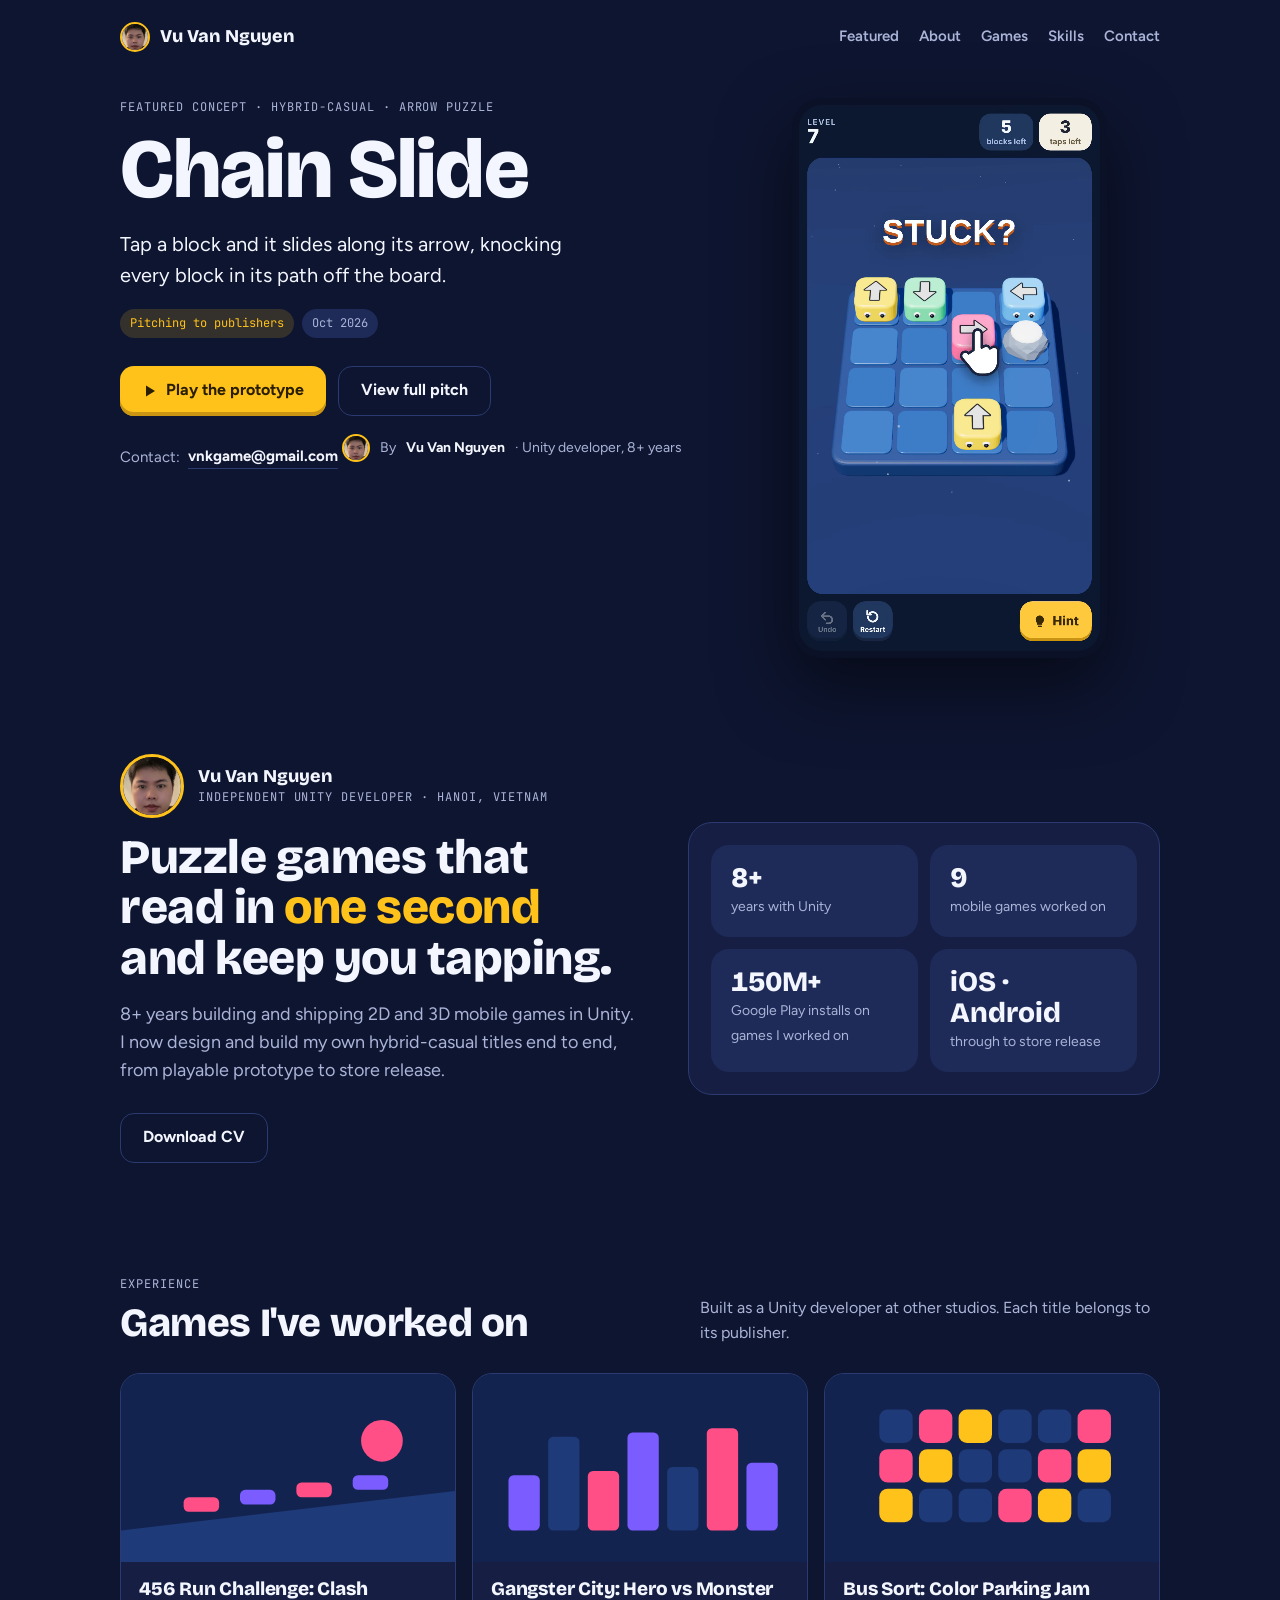
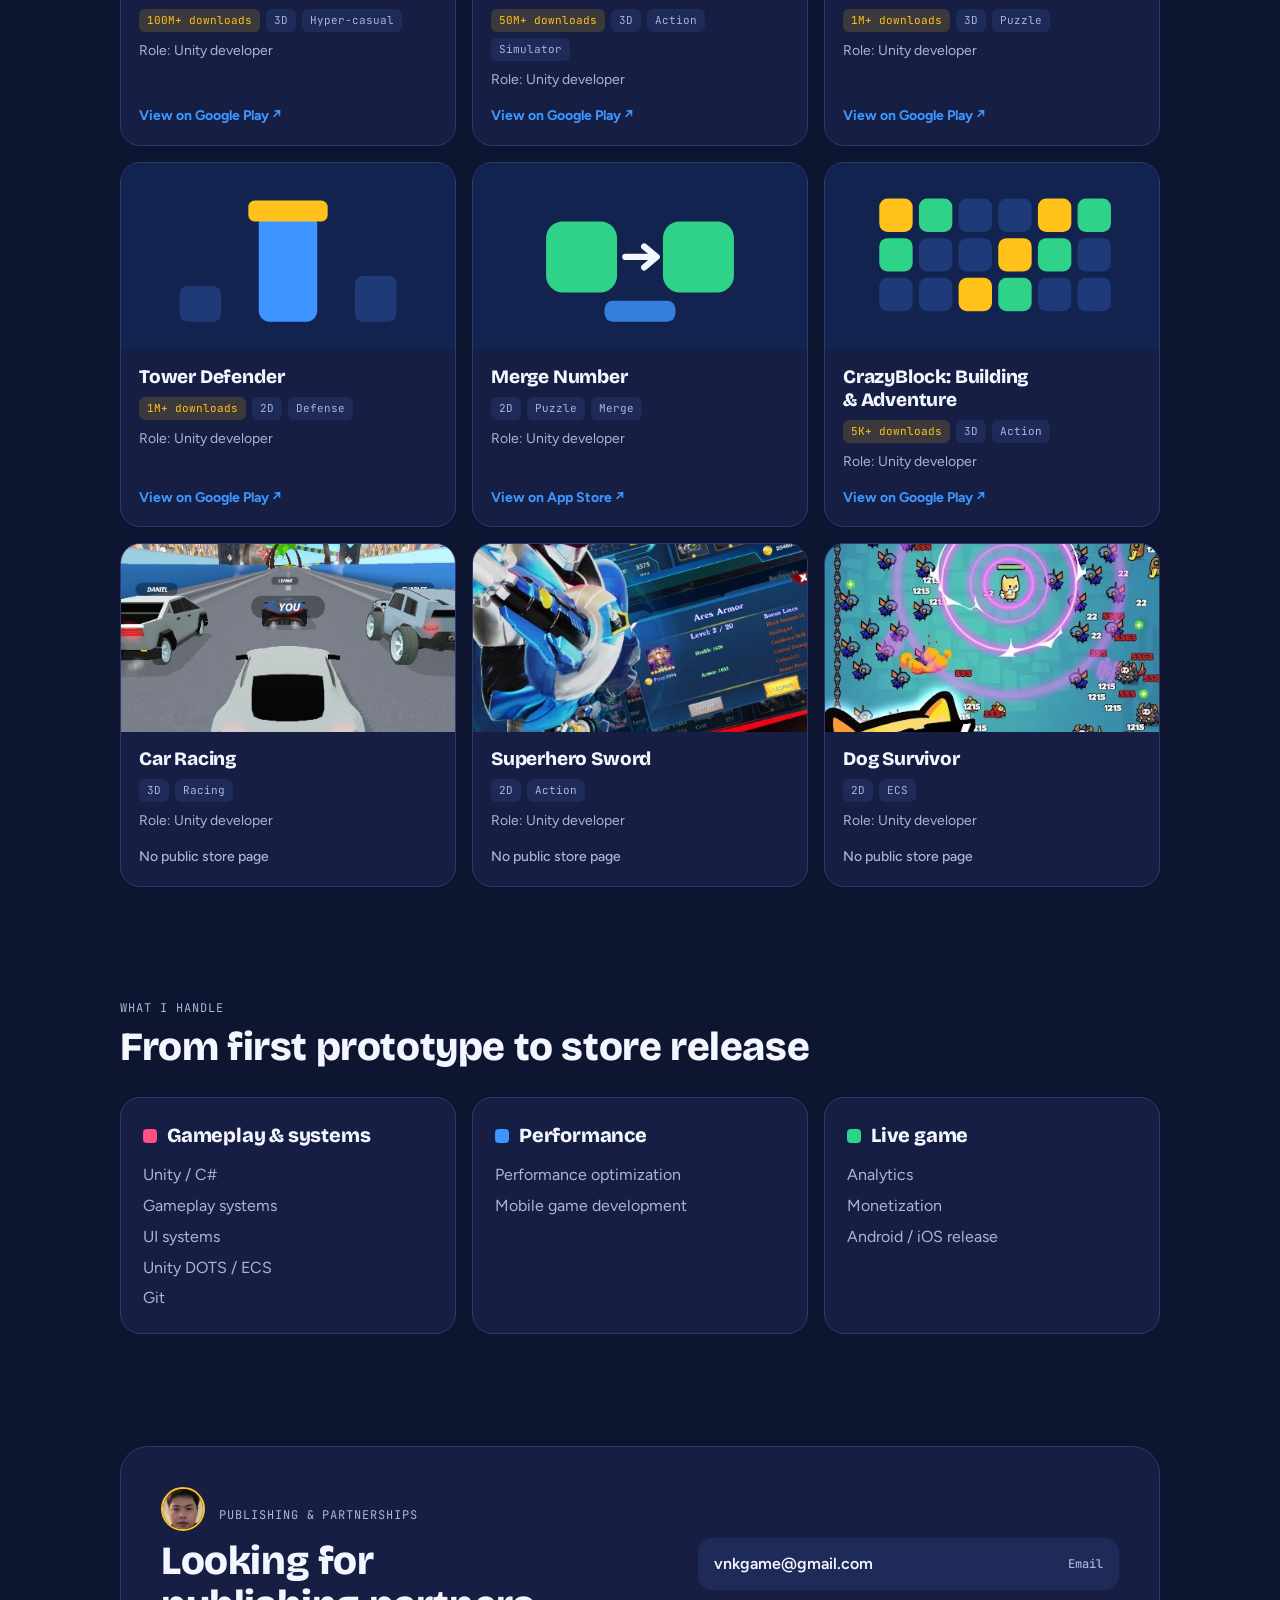
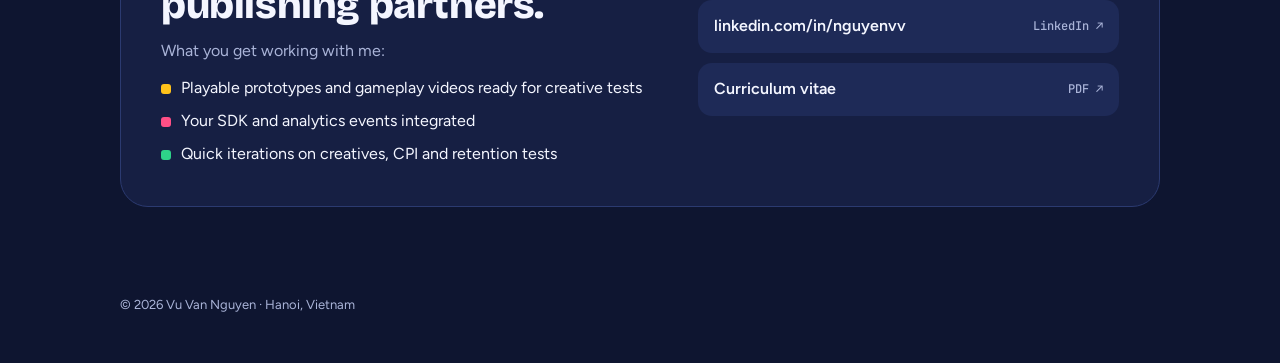
==== commit 5339b28a: "Put the product first: featured concept on home, email, mobile action bar Co-Authored-By: Claude Opu" ====
--- a/index.html
+++ b/index.html
@@ -18,12 +18,14 @@
 <link rel="stylesheet" href="https://fonts.googleapis.com/css2?family=Bricolage+Grotesque:opsz,wght@12..96,600;12..96,800&family=Figtree:wght@400;500;600;700&family=JetBrains+Mono:wght@500&display=swap">
 <link rel="stylesheet" href="assets/site.css">
 </head>
-<body>
+<body class="has-actionbar">
 <header class="top">
   <div class="wrap">
     <a class="mark" href="#top"><img src="assets/avatar.jpg" alt="" width="30" height="30">Vu Van Nguyen</a>
     <nav class="nav" aria-label="Sections">
-      <a href="#concepts">Concepts</a>
+      <a href="#featured">Featured</a>
+      <a href="#concepts" id="navConcepts" hidden>More concepts</a>
+      <a href="#about">About</a>
       <a href="#games">Games</a>
       <a href="#skills">Skills</a>
       <a href="#contact">Contact</a>
@@ -32,14 +34,36 @@
 </header>
 
 <main id="top">
-  <div class="hero">
+  <div class="cp-hero" id="featured">
+    <div class="wrap">
+      <div class="cp-head">
+        <p class="eyebrow" id="fEyebrow">Featured concept</p>
+        <h1 id="fName"></h1>
+        <p class="lead" id="fLine"></p>
+      </div>
+      <div class="phone" id="fMedia"></div>
+      <div class="cp-meta">
+        <div class="chips" id="fChips"></div>
+        <div class="cta">
+          <a class="btn btn-primary" id="fPlay" href="#">
+            <svg aria-hidden="true" width="16" height="16" viewBox="0 0 16 16"><path d="M4 2.5 L13 8 L4 13.5 Z" fill="currentColor"></path></svg>
+            Play the prototype
+          </a>
+          <a class="btn btn-ghost" id="fPitch" href="#">View full pitch</a>
+        </div>
+        <p class="mail">Contact: <a href="mailto:vnkgame@gmail.com">vnkgame@gmail.com</a></p>
+        <a class="byline" href="#about"><img src="assets/avatar.jpg" alt="" width="28" height="28">By <b>Vu Van Nguyen</b> · Unity developer, 8+ years</a>
+      </div>
+    </div>
+  </div>
+
+  <section id="about" class="hero" style="padding-block: 40px 56px;">
     <div class="wrap">
       <div>
         <div class="me"><img class="avatar" src="assets/avatar.jpg" alt="Vu Van Nguyen" width="64" height="64"><div><p class="me-name">Vu Van Nguyen</p><p class="eyebrow">Independent Unity developer · Hanoi, Vietnam</p></div></div>
-        <h1>Puzzle games that read in <em>one second</em> and keep you tapping.</h1>
+        <h2 style="font-size: clamp(30px, 4.2vw, 48px); line-height: 1.05; font-weight: 800; margin-top: 14px;">Puzzle games that read in <em style="font-style: normal; color: var(--yellow);">one second</em> and keep you tapping.</h2>
         <p class="lead">8+ years building and shipping 2D and 3D mobile games in Unity. I now design and build my own hybrid-casual titles end to end, from playable prototype to store release.</p>
         <div class="cta">
-          <a class="btn btn-primary" href="#concepts">See my game concepts</a>
           <a class="btn btn-ghost" href="https://drive.google.com/file/d/1AQnjB_eqO_epPdv0qfYO_CVVMXGxA_NP/view?usp=drive_link" target="_blank" rel="noopener">Download CV</a>
         </div>
       </div>
@@ -50,14 +74,14 @@
         <div class="num"><b>iOS · Android</b><span>through to store release</span></div>
       </div>
     </div>
-  </div>
-
-  <section id="concepts">
+  </section>
+
+  <section id="concepts" hidden>
     <div class="wrap">
       <div class="sec-head">
         <div>
           <p class="eyebrow">Now building</p>
-          <h2>Game concepts</h2>
+          <h2>More game concepts</h2>
         </div>
         <p>Original hybrid-casual concepts with playable prototypes. Each one has its own page with gameplay video and pitch.</p>
       </div>
@@ -130,6 +154,7 @@
           </ul>
         </div>
         <div class="links">
+          <a href="mailto:vnkgame@gmail.com"><span>vnkgame@gmail.com</span><small>Email</small></a>
           <a href="https://www.linkedin.com/in/nguyenvv/" target="_blank" rel="noopener"><span>linkedin.com/in/nguyenvv</span><small>LinkedIn ↗</small></a>
           <a href="https://drive.google.com/file/d/1AQnjB_eqO_epPdv0qfYO_CVVMXGxA_NP/view?usp=drive_link" target="_blank" rel="noopener"><span>Curriculum vitae</span><small>PDF ↗</small></a>
         </div>
@@ -137,6 +162,11 @@
     </div>
   </section>
 </main>
+
+<nav class="actionbar" aria-label="Quick actions">
+  <a class="btn btn-primary" id="barPlay" href="#featured">Play prototype</a>
+  <a class="btn btn-ghost" href="mailto:vnkgame@gmail.com">Email me</a>
+</nav>
 
 <footer>
   <div class="wrap">© 2026 Vu Van Nguyen · Hanoi, Vietnam</div>
@@ -148,9 +178,32 @@
   'use strict';
   function esc(t) { return String(t).replace(/&/g, '&amp;').replace(/</g, '&lt;').replace(/"/g, '&quot;'); }
 
-  // ---------- Game concepts (from assets/concepts.js) ----------
+  // ---------- Featured concept + more concepts (from assets/concepts.js) ----------
   var list = (window.CONCEPTS || []).filter(function (c) { return c.listed !== false; });
-  document.getElementById('conceptsGrid').innerHTML = list.map(function (c) {
+  var f = list[0];
+  if (f) {
+    var base = f.slug + '/';
+    document.getElementById('fEyebrow').textContent = 'Featured concept · ' + f.genre;
+    document.getElementById('fName').textContent = f.name;
+    document.getElementById('fLine').textContent = f.oneLine;
+    document.getElementById('fChips').innerHTML = '<span class="chip ' + esc(f.status) + '">' + esc(f.statusText) + '</span><span class="chip">' + esc(f.date) + '</span>';
+    document.getElementById('fMedia').innerHTML = f.video
+      ? '<video poster="' + esc(f.poster) + '" autoplay muted loop playsinline preload="metadata" aria-label="' + esc(f.name) + ' gameplay"><source src="' + esc(f.video) + '.webm" type="video/webm"><source src="' + esc(f.video) + '.mp4" type="video/mp4"></video>'
+      : '<img src="' + esc(f.poster) + '" alt="' + esc(f.name) + ' gameplay">';
+    var play = document.getElementById('fPlay');
+    if (f.playable) { play.href = base + 'play/'; document.getElementById('barPlay').href = base + 'play/'; }
+    else { play.remove(); document.getElementById('barPlay').textContent = 'View pitch'; document.getElementById('barPlay').href = base; }
+    document.getElementById('fPitch').href = base;
+    var mail = 'mailto:vnkgame@gmail.com?subject=' + encodeURIComponent(f.name);
+    Array.prototype.forEach.call(document.querySelectorAll('#featured .mail a, .actionbar a[href^="mailto"]'), function (a) { a.href = mail; });
+    document.title = 'Vu Van Nguyen · ' + f.name;
+  }
+  var more = list.slice(1);
+  if (more.length) {
+    document.getElementById('concepts').hidden = false;
+    document.getElementById('navConcepts').hidden = false;
+  }
+  document.getElementById('conceptsGrid').innerHTML = more.map(function (c) {
     return '<a class="concept" href="' + esc(c.slug) + '/">' +
       '<div class="concept-art"><img src="' + esc(c.poster) + '" alt="' + esc(c.name) + ' gameplay" loading="lazy"></div>' +
       '<div class="concept-body">' +
--- a/assets/site.css
+++ b/assets/site.css
@@ -247,3 +247,38 @@
   .panel { padding: 20px; }
 }
 .stats-card .num b { white-space: normal; font-size: clamp(22px, 2.2vw, 30px); }
+
+/* ---- Product-first hero (home featured concept + concept pages) ---- */
+.cp-hero .wrap { grid-template-areas: "head phone" "meta phone"; grid-template-rows: auto 1fr; row-gap: 0; }
+.cp-head { grid-area: head; align-self: end; }
+.cp-meta { grid-area: meta; align-self: start; }
+.cp-hero .phone { grid-area: phone; }
+.mail { display: inline-flex; align-items: center; gap: 8px; margin-top: 18px; font-size: 15px; color: var(--muted); }
+.mail a { color: var(--ink); font-weight: 700; text-decoration: none; border-bottom: 1px solid var(--line); }
+.mail a:hover { border-color: var(--yellow); }
+.byline { display: inline-flex; align-items: center; gap: 10px; margin-top: 18px; font-size: 14px; color: var(--muted); text-decoration: none; }
+.byline img { width: 28px; height: 28px; border-radius: 50%; object-fit: cover; border: 2px solid var(--yellow); }
+.byline b { color: var(--ink); }
+.numbers-strip { padding-block: 0 24px; }
+
+/* Sticky action bar on phones: Play + Email always one tap away */
+.actionbar { display: none; }
+@media (max-width: 860px) {
+  .cp-hero { padding-block: 8px 40px; }
+  .cp-hero .wrap { grid-template-areas: "head" "phone" "meta"; grid-template-rows: auto; row-gap: 18px; }
+  .cp-hero h1 { font-size: clamp(40px, 12vw, 56px); }
+  .cp-hero .lead { font-size: 17px; margin-top: 10px; }
+  .phone video, .phone img { height: min(56vh, 460px); border-radius: 24px; border-width: 5px; }
+  .actionbar {
+    display: flex; gap: 10px; position: fixed; left: 0; right: 0; bottom: 0; z-index: 50;
+    padding: 10px max(16px, env(safe-area-inset-right, 0px)) calc(10px + env(safe-area-inset-bottom, 0px)) max(16px, env(safe-area-inset-left, 0px));
+    background: rgba(14, 21, 48, 0.94); border-top: 1px solid var(--line);
+    backdrop-filter: blur(8px); -webkit-backdrop-filter: blur(8px);
+  }
+  .actionbar .btn { flex: 1; justify-content: center; height: 48px; }
+  body.has-actionbar footer { padding-bottom: 96px; }
+}
+@media (max-width: 560px) {
+  .top { padding-block: 14px; }
+  .top .nav { display: none; }
+}
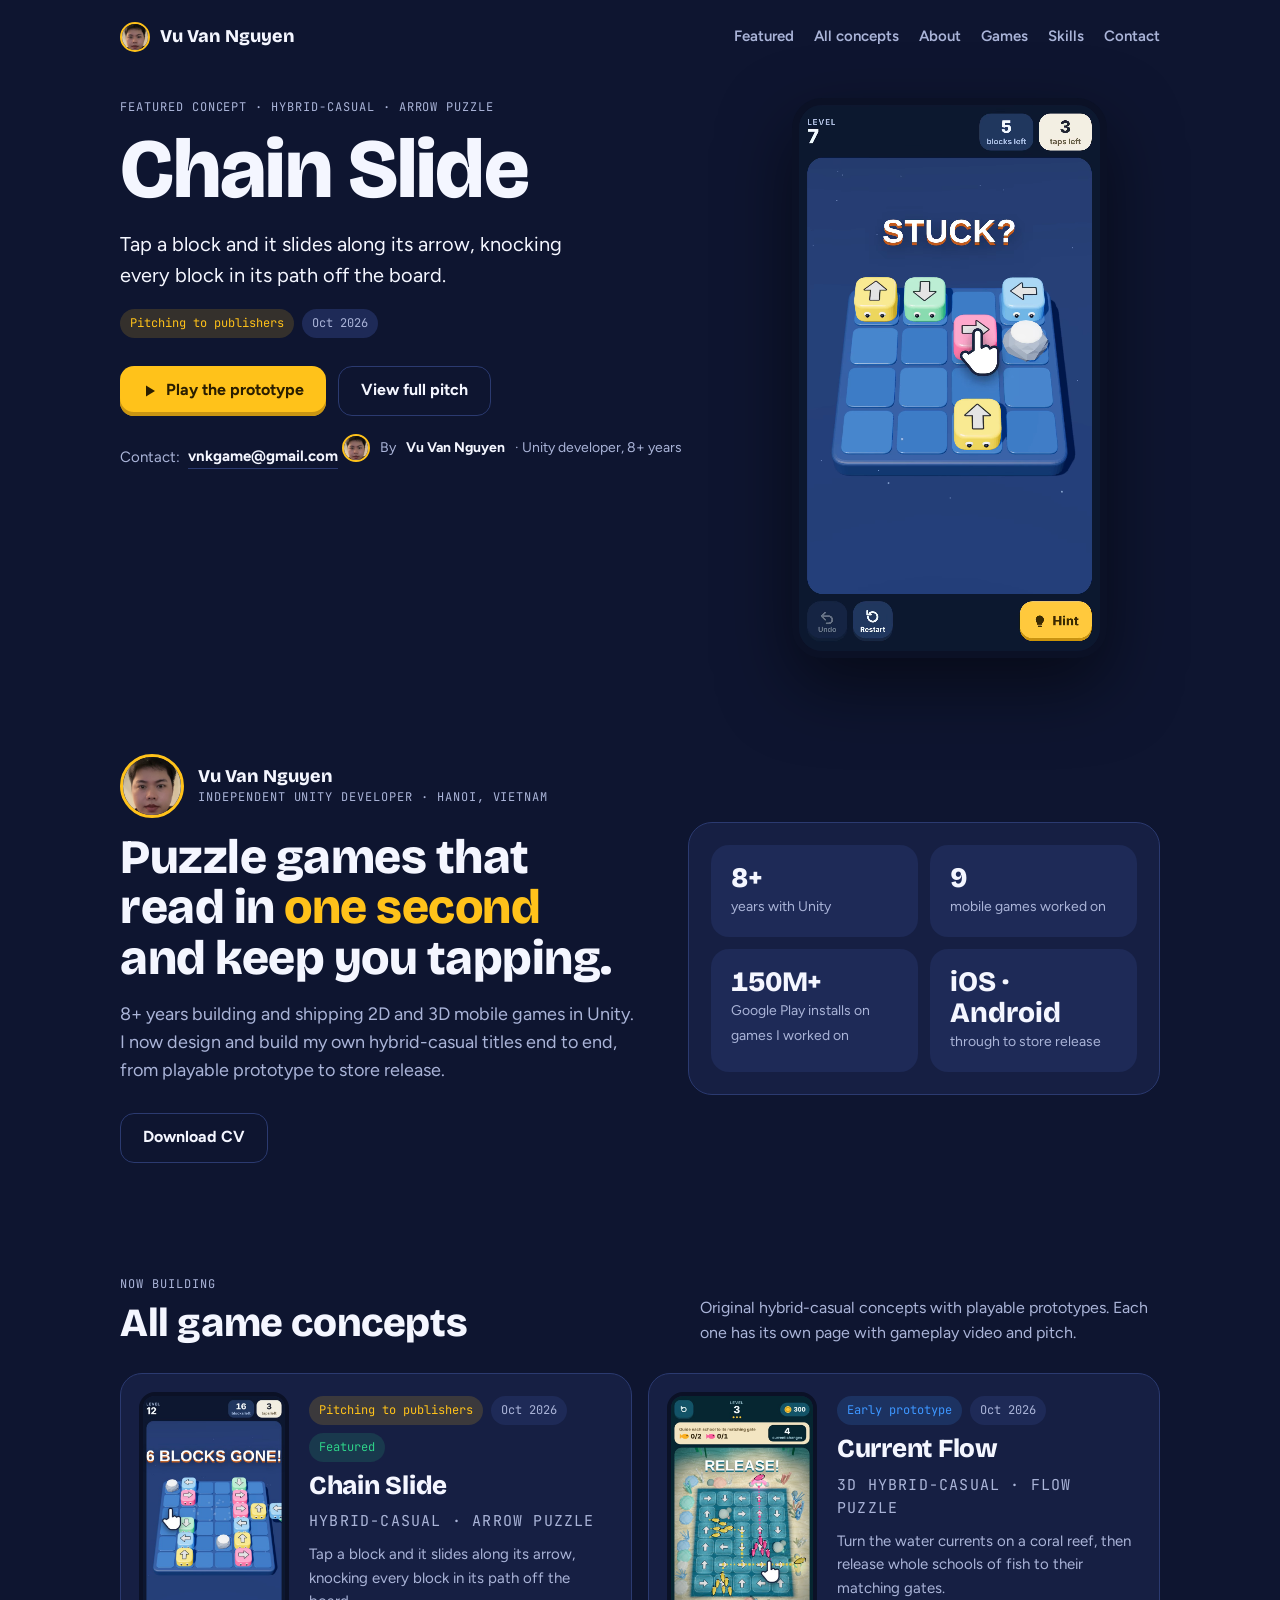
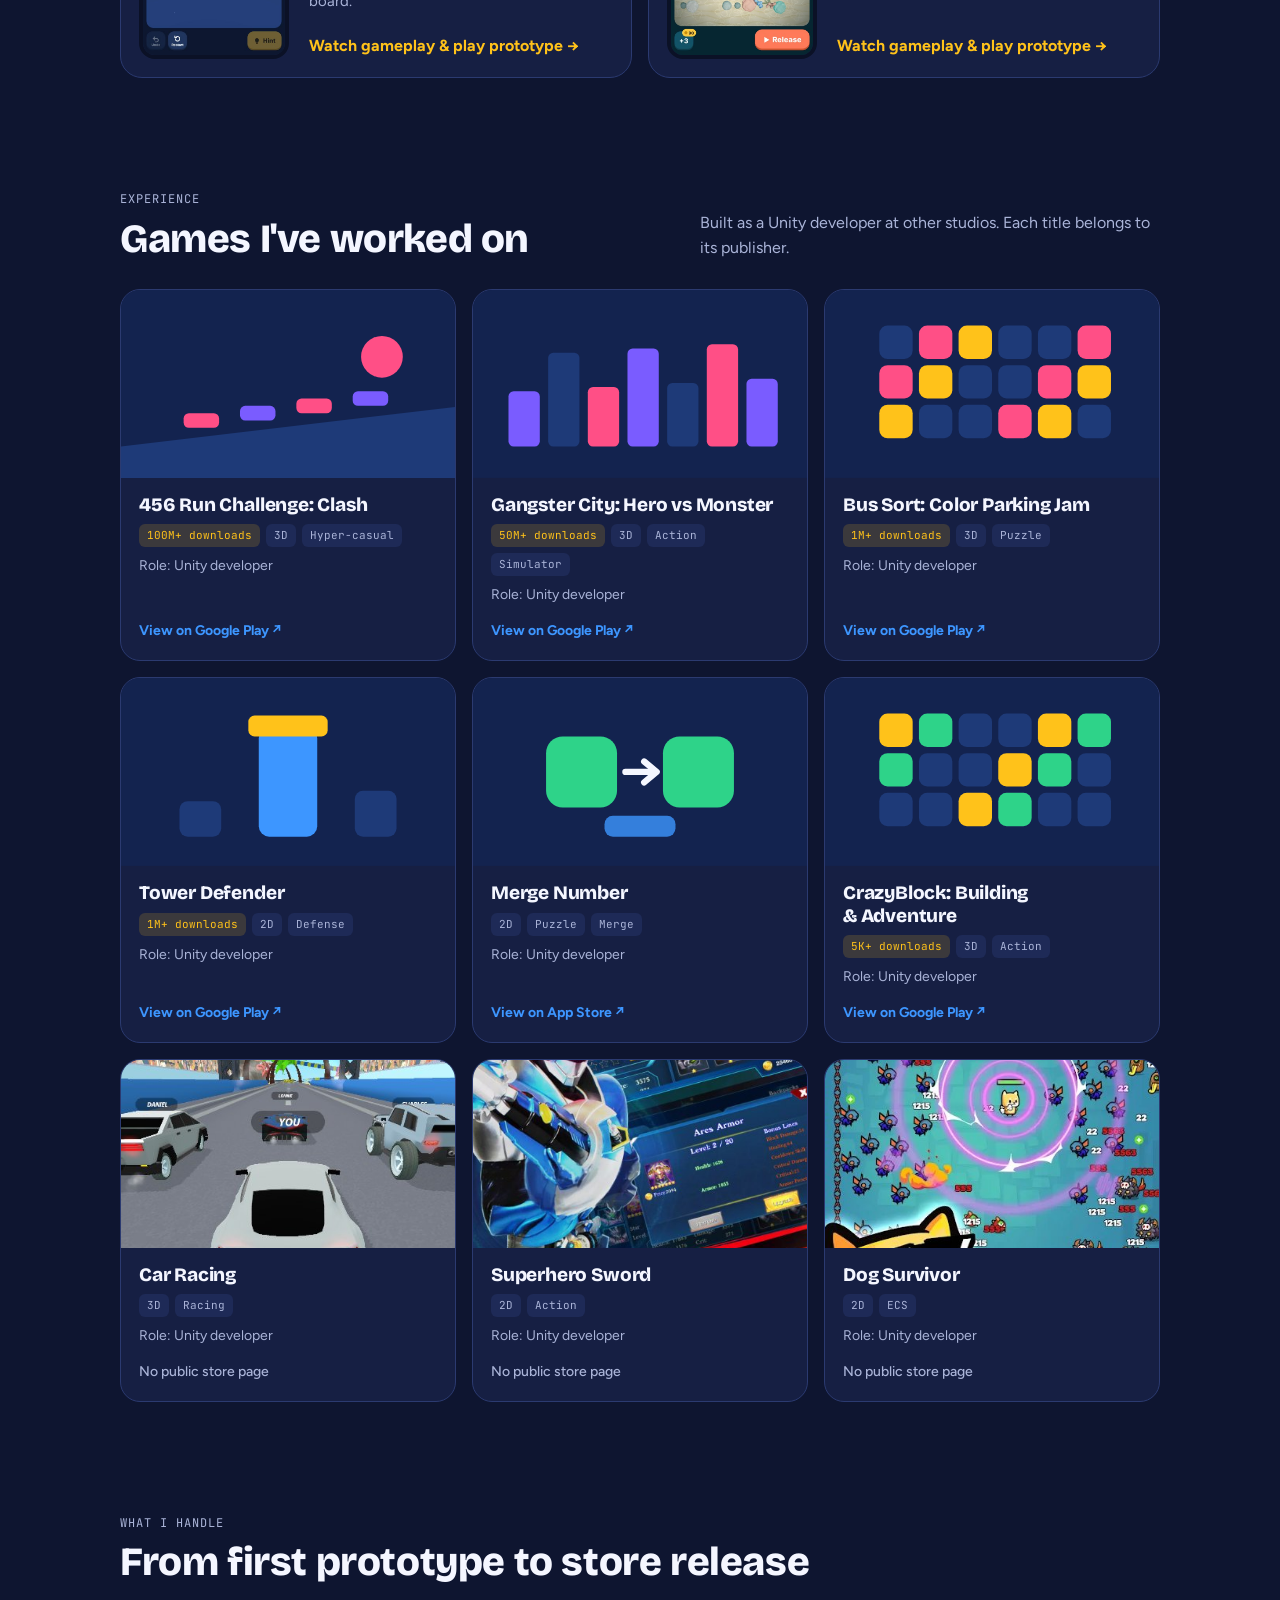
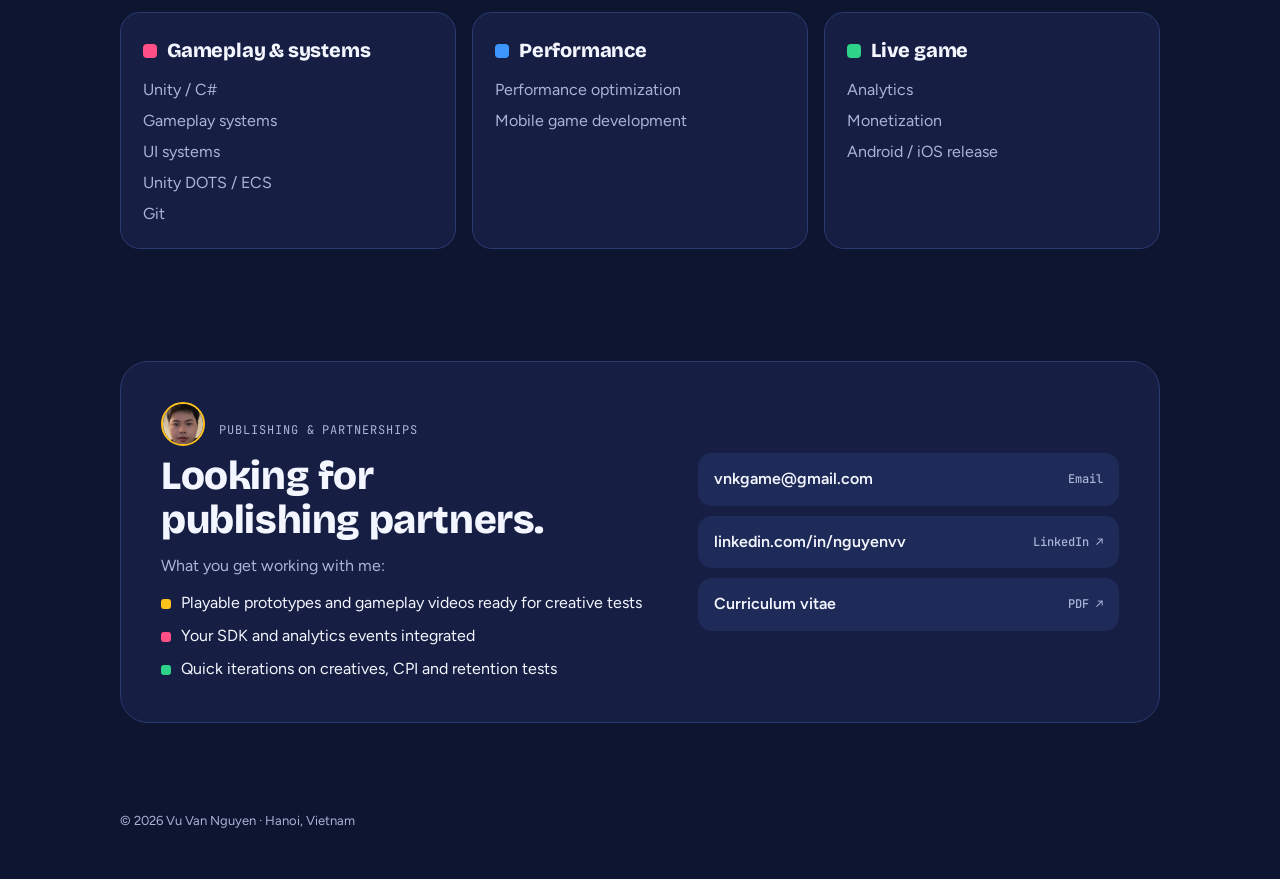
==== commit 07025784: "List every game concept on the home page, featured one included Co-Authored-By: Claude Opus 5.5 <nor" ====
--- a/index.html
+++ b/index.html
@@ -24,7 +24,7 @@
     <a class="mark" href="#top"><img src="assets/avatar.jpg" alt="" width="30" height="30">Vu Van Nguyen</a>
     <nav class="nav" aria-label="Sections">
       <a href="#featured">Featured</a>
-      <a href="#concepts" id="navConcepts" hidden>More concepts</a>
+      <a href="#concepts" id="navConcepts" hidden>All concepts</a>
       <a href="#about">About</a>
       <a href="#games">Games</a>
       <a href="#skills">Skills</a>
@@ -81,7 +81,7 @@
       <div class="sec-head">
         <div>
           <p class="eyebrow">Now building</p>
-          <h2>More game concepts</h2>
+          <h2>All game concepts</h2>
         </div>
         <p>Original hybrid-casual concepts with playable prototypes. Each one has its own page with gameplay video and pitch.</p>
       </div>
@@ -198,7 +198,7 @@
     Array.prototype.forEach.call(document.querySelectorAll('#featured .mail a, .actionbar a[href^="mailto"]'), function (a) { a.href = mail; });
     document.title = 'Vu Van Nguyen · ' + f.name;
   }
-  var more = list.slice(1);
+  var more = list;
   if (more.length) {
     document.getElementById('concepts').hidden = false;
     document.getElementById('navConcepts').hidden = false;
@@ -207,7 +207,7 @@
     return '<a class="concept" href="' + esc(c.slug) + '/">' +
       '<div class="concept-art"><img src="' + esc(c.poster) + '" alt="' + esc(c.name) + ' gameplay" loading="lazy"></div>' +
       '<div class="concept-body">' +
-        '<div class="chips"><span class="chip ' + esc(c.status) + '">' + esc(c.statusText) + '</span><span class="chip">' + esc(c.date) + '</span></div>' +
+        '<div class="chips"><span class="chip ' + esc(c.status) + '">' + esc(c.statusText) + '</span><span class="chip">' + esc(c.date) + '</span>' + (c === f ? '<span class="chip live">Featured</span>' : '') + '</div>' +
         '<h3>' + esc(c.name) + '</h3>' +
         '<p class="eyebrow">' + esc(c.genre) + '</p>' +
         '<p>' + esc(c.oneLine) + '</p>' +
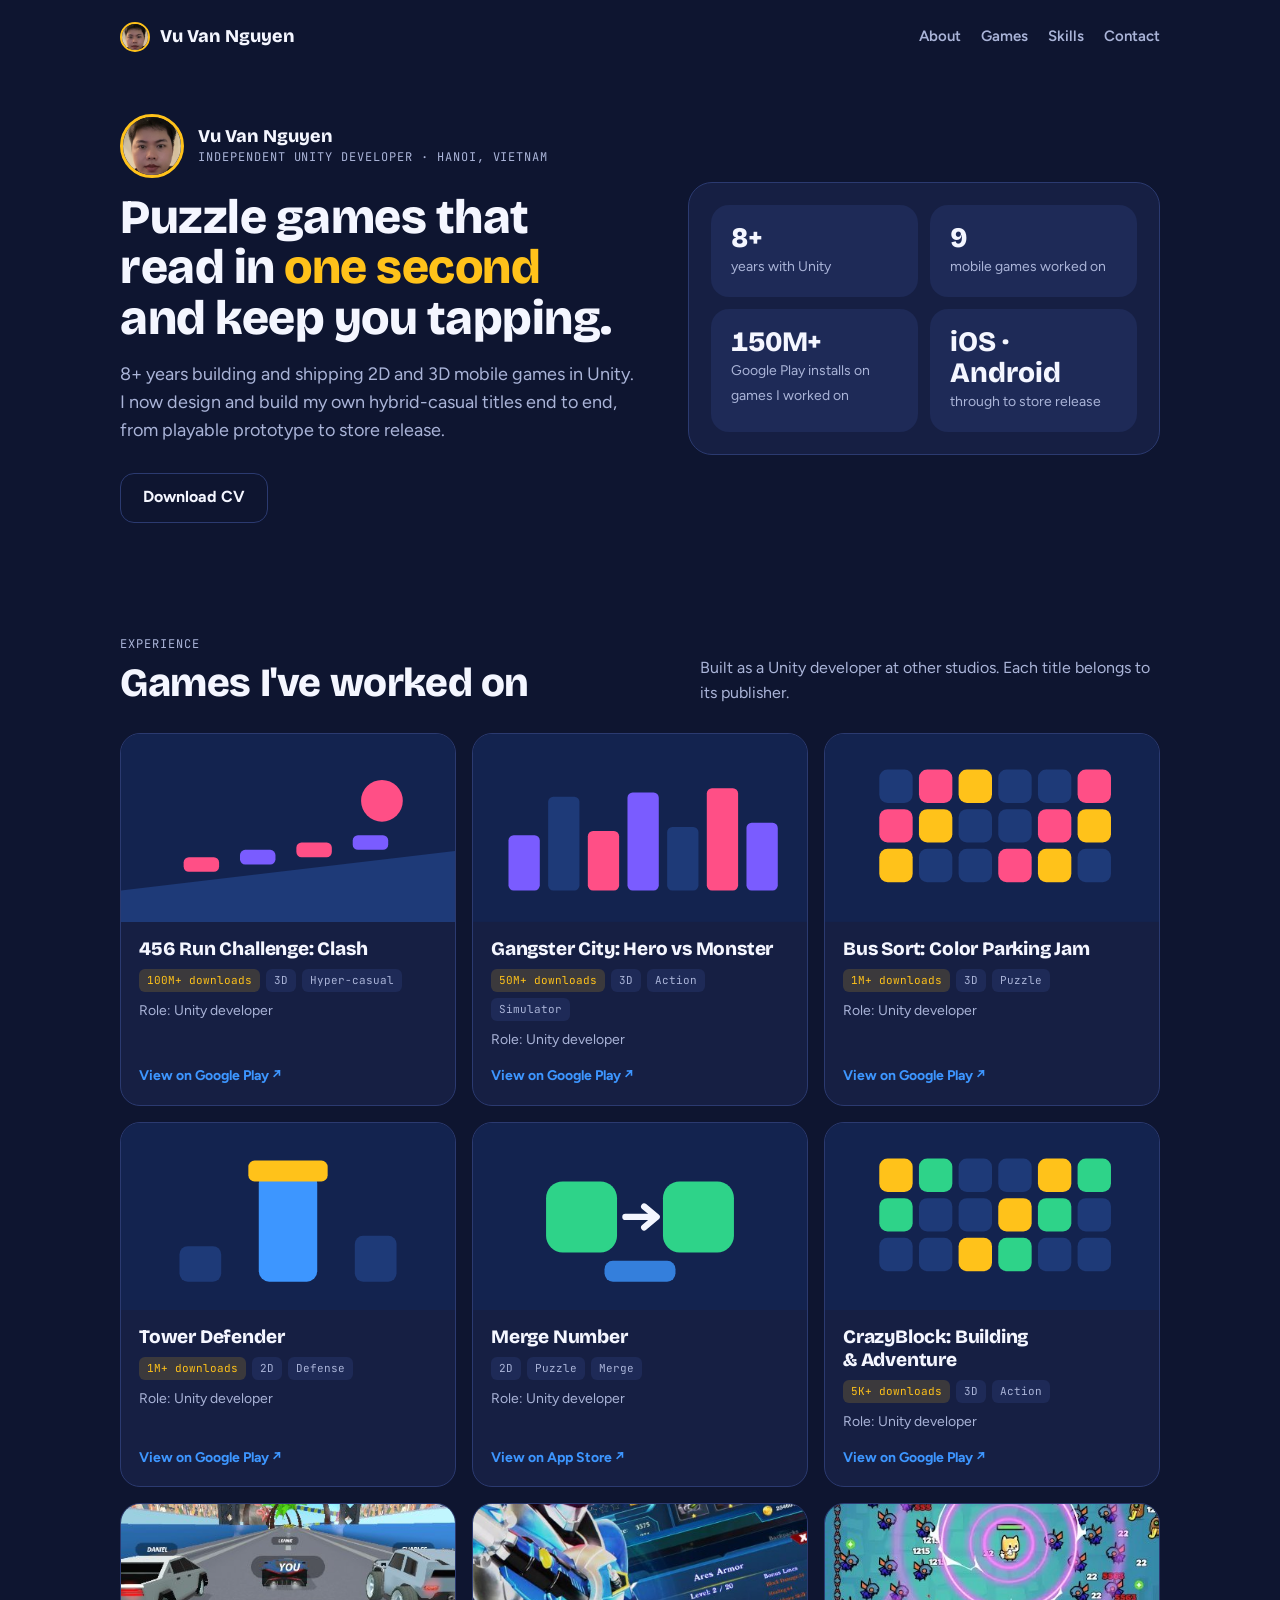
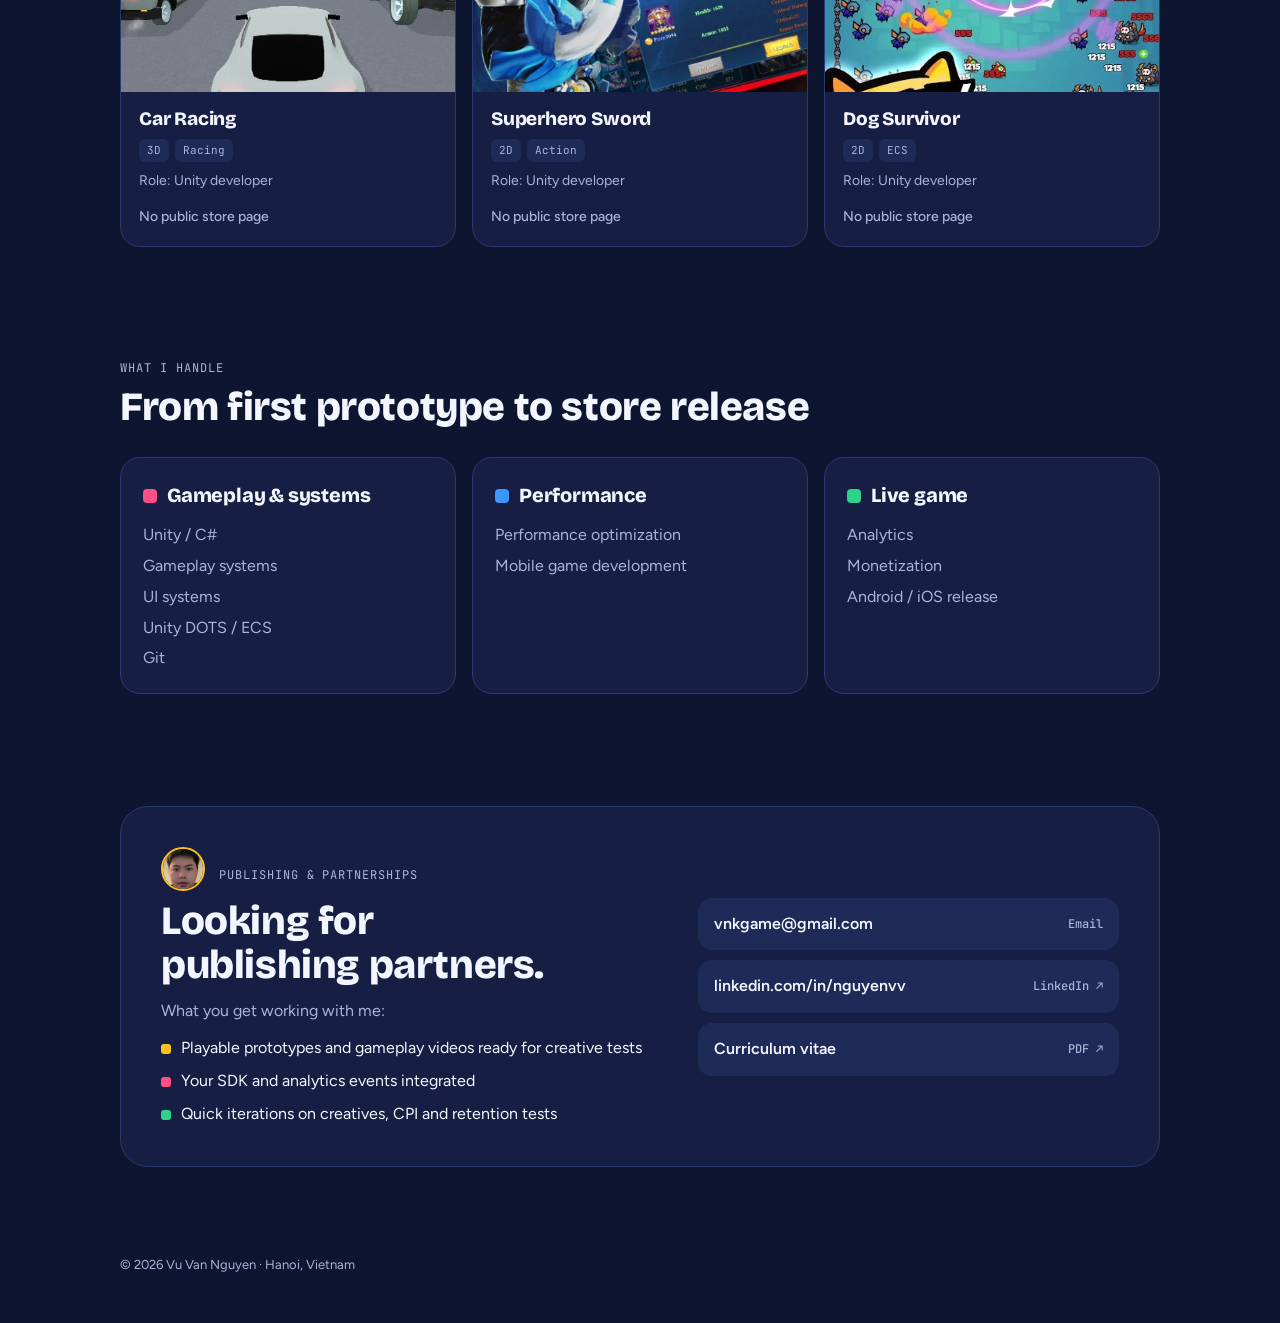
==== commit c1cf5cad: "Keep game pages unlisted behind hard-to-guess links - Move each game to p/<name>-<code>/ with noinde" ====
--- a/index.html
+++ b/index.html
@@ -11,8 +11,8 @@
 <meta property="og:title" content="Vu Van Nguyen">
 <meta property="og:description" content="Independent Unity developer building hybrid-casual puzzle games. Game concepts, playable prototypes and shipped titles.">
 <meta property="og:url" content="https://vunguyenbg.github.io/portfolio/">
-<meta property="og:image" content="https://vunguyenbg.github.io/portfolio/chain-slide/media/og.jpg">
-<meta name="twitter:card" content="summary_large_image">
+<meta property="og:image" content="https://vunguyenbg.github.io/portfolio/assets/avatar.jpg">
+<meta name="twitter:card" content="summary">
 <link rel="preconnect" href="https://fonts.googleapis.com">
 <link rel="preconnect" href="https://fonts.gstatic.com" crossorigin>
 <link rel="stylesheet" href="https://fonts.googleapis.com/css2?family=Bricolage+Grotesque:opsz,wght@12..96,600;12..96,800&family=Figtree:wght@400;500;600;700&family=JetBrains+Mono:wght@500&display=swap">
@@ -23,7 +23,7 @@
   <div class="wrap">
     <a class="mark" href="#top"><img src="assets/avatar.jpg" alt="" width="30" height="30">Vu Van Nguyen</a>
     <nav class="nav" aria-label="Sections">
-      <a href="#featured">Featured</a>
+      <a href="#featured" id="navFeatured">Featured</a>
       <a href="#concepts" id="navConcepts" hidden>All concepts</a>
       <a href="#about">About</a>
       <a href="#games">Games</a>
@@ -181,7 +181,11 @@
   // ---------- Featured concept + more concepts (from assets/concepts.js) ----------
   var list = (window.CONCEPTS || []).filter(function (c) { return c.listed !== false; });
   var f = list[0];
-  if (f) {
+  if (!f) {
+    document.getElementById('featured').hidden = true;
+    document.getElementById('navFeatured').hidden = true;
+    document.getElementById('barPlay').hidden = true;
+  } else {
     var base = f.slug + '/';
     document.getElementById('fEyebrow').textContent = 'Featured concept · ' + f.genre;
     document.getElementById('fName').textContent = f.name;
